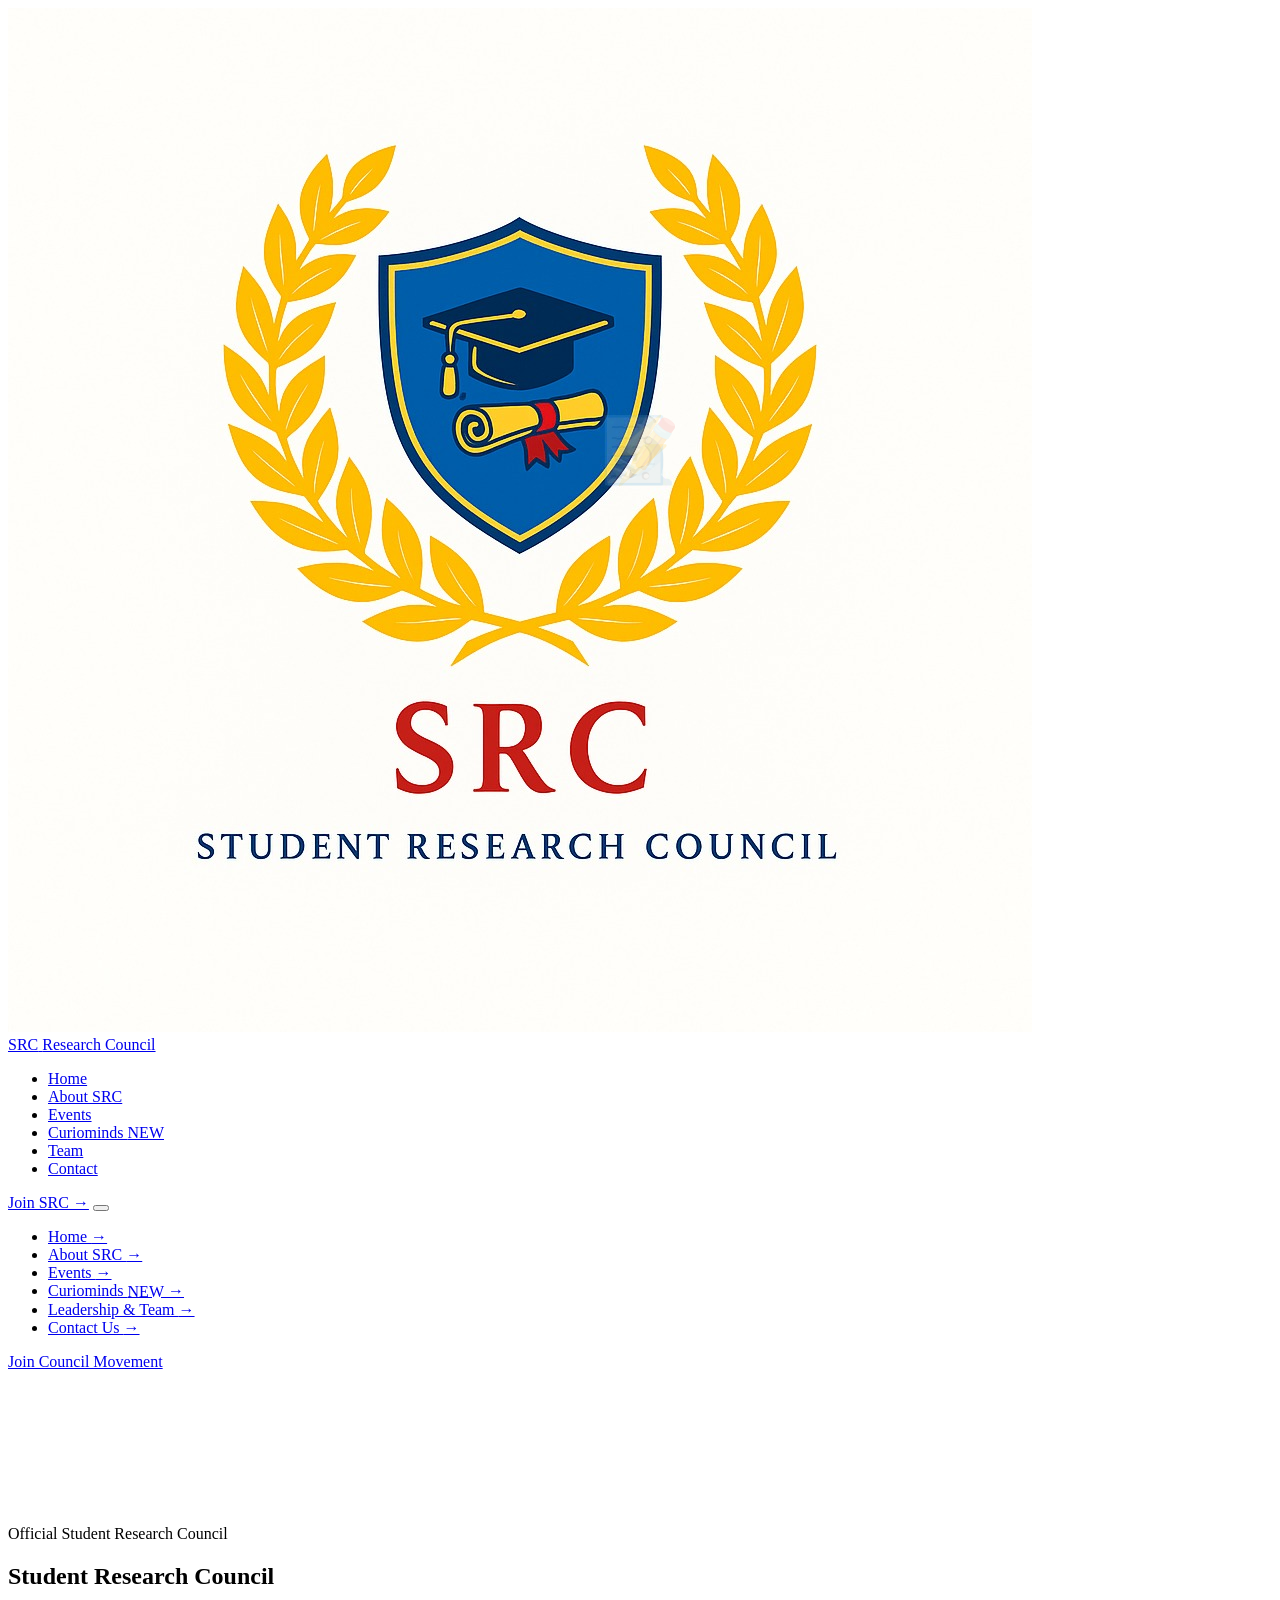
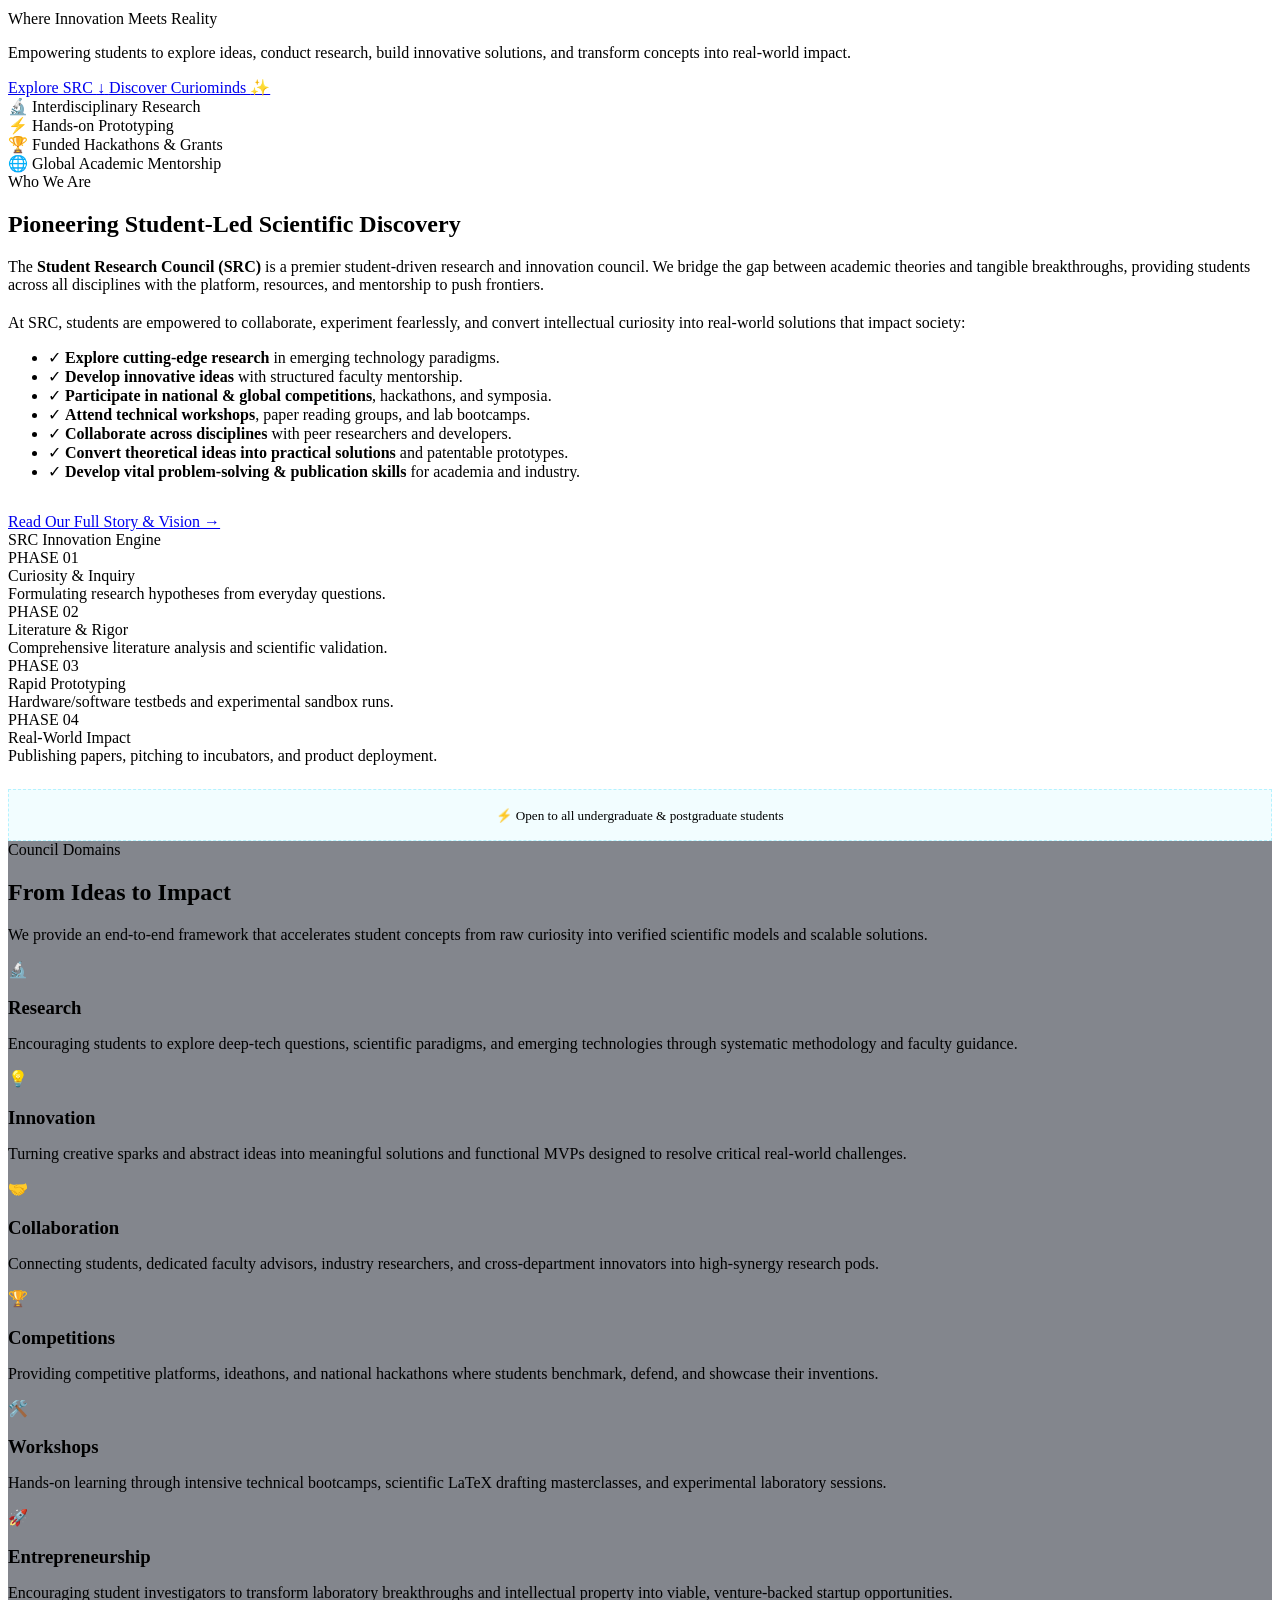
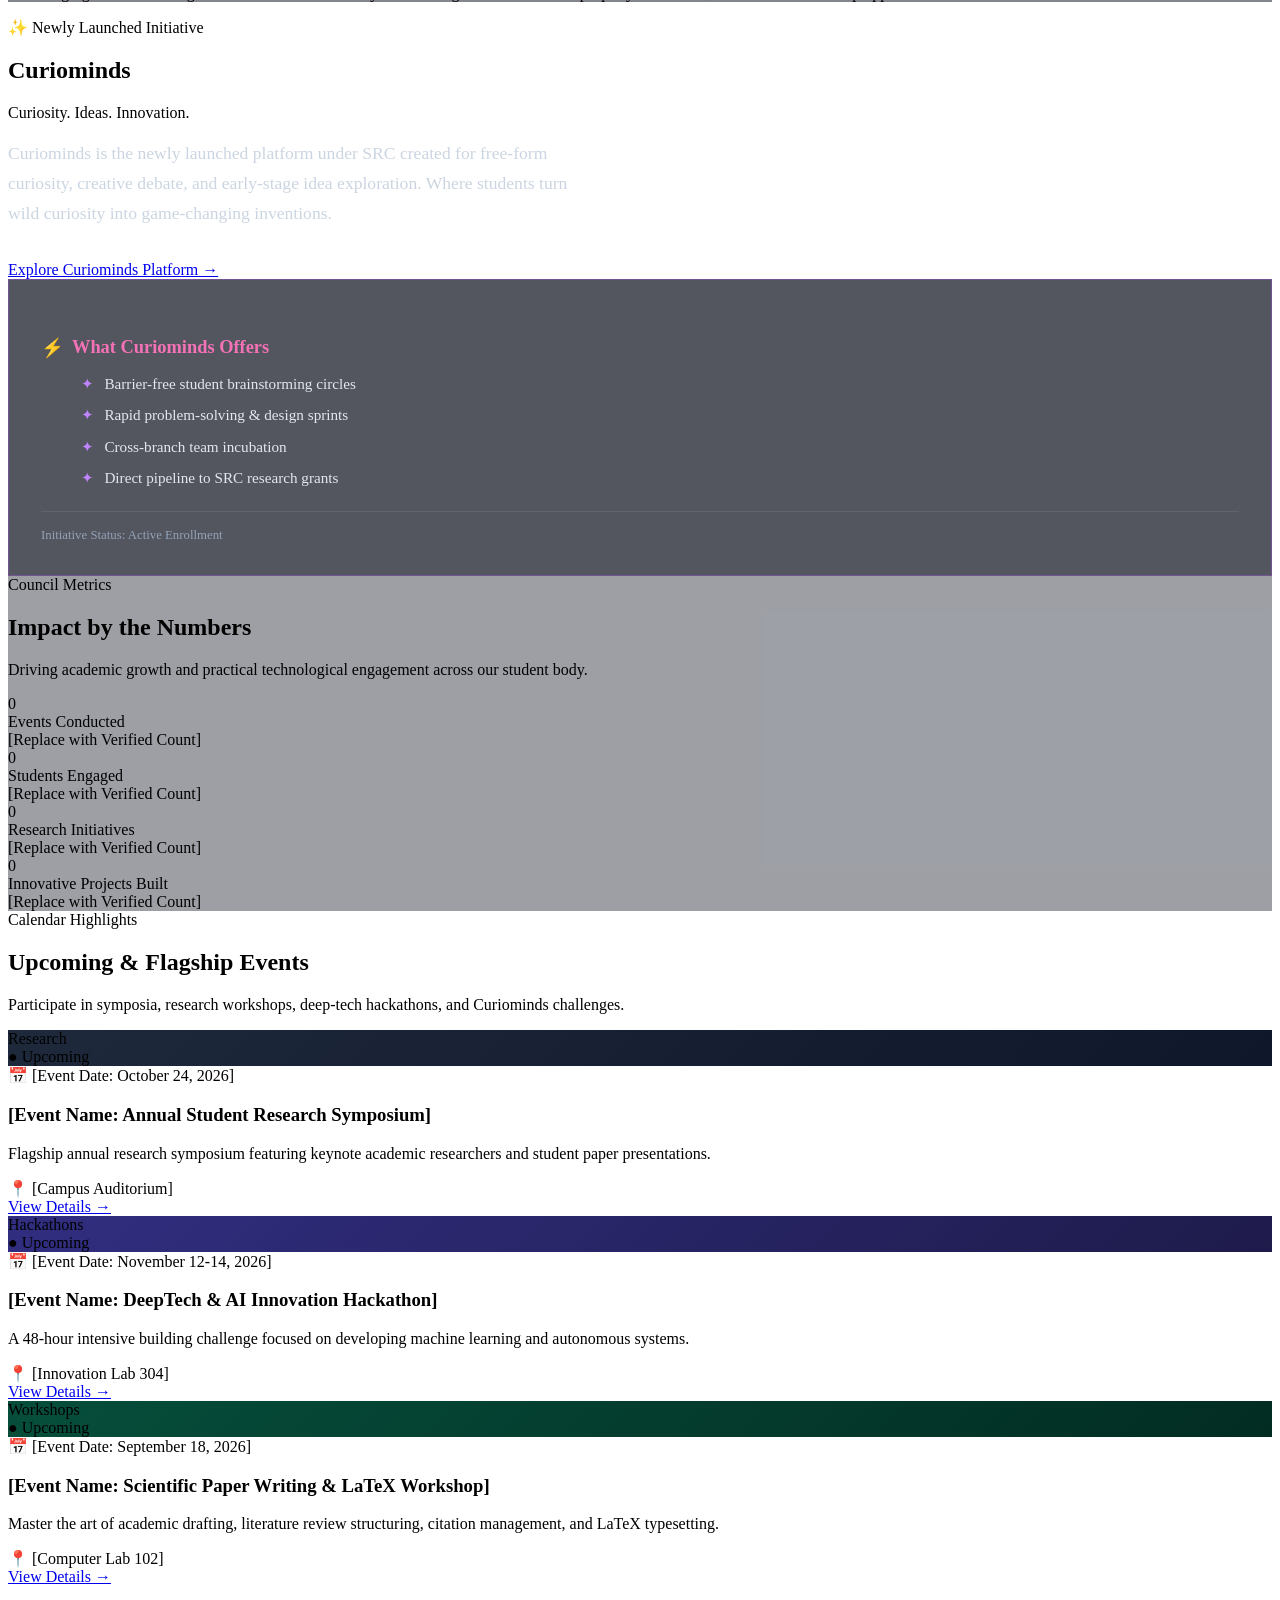
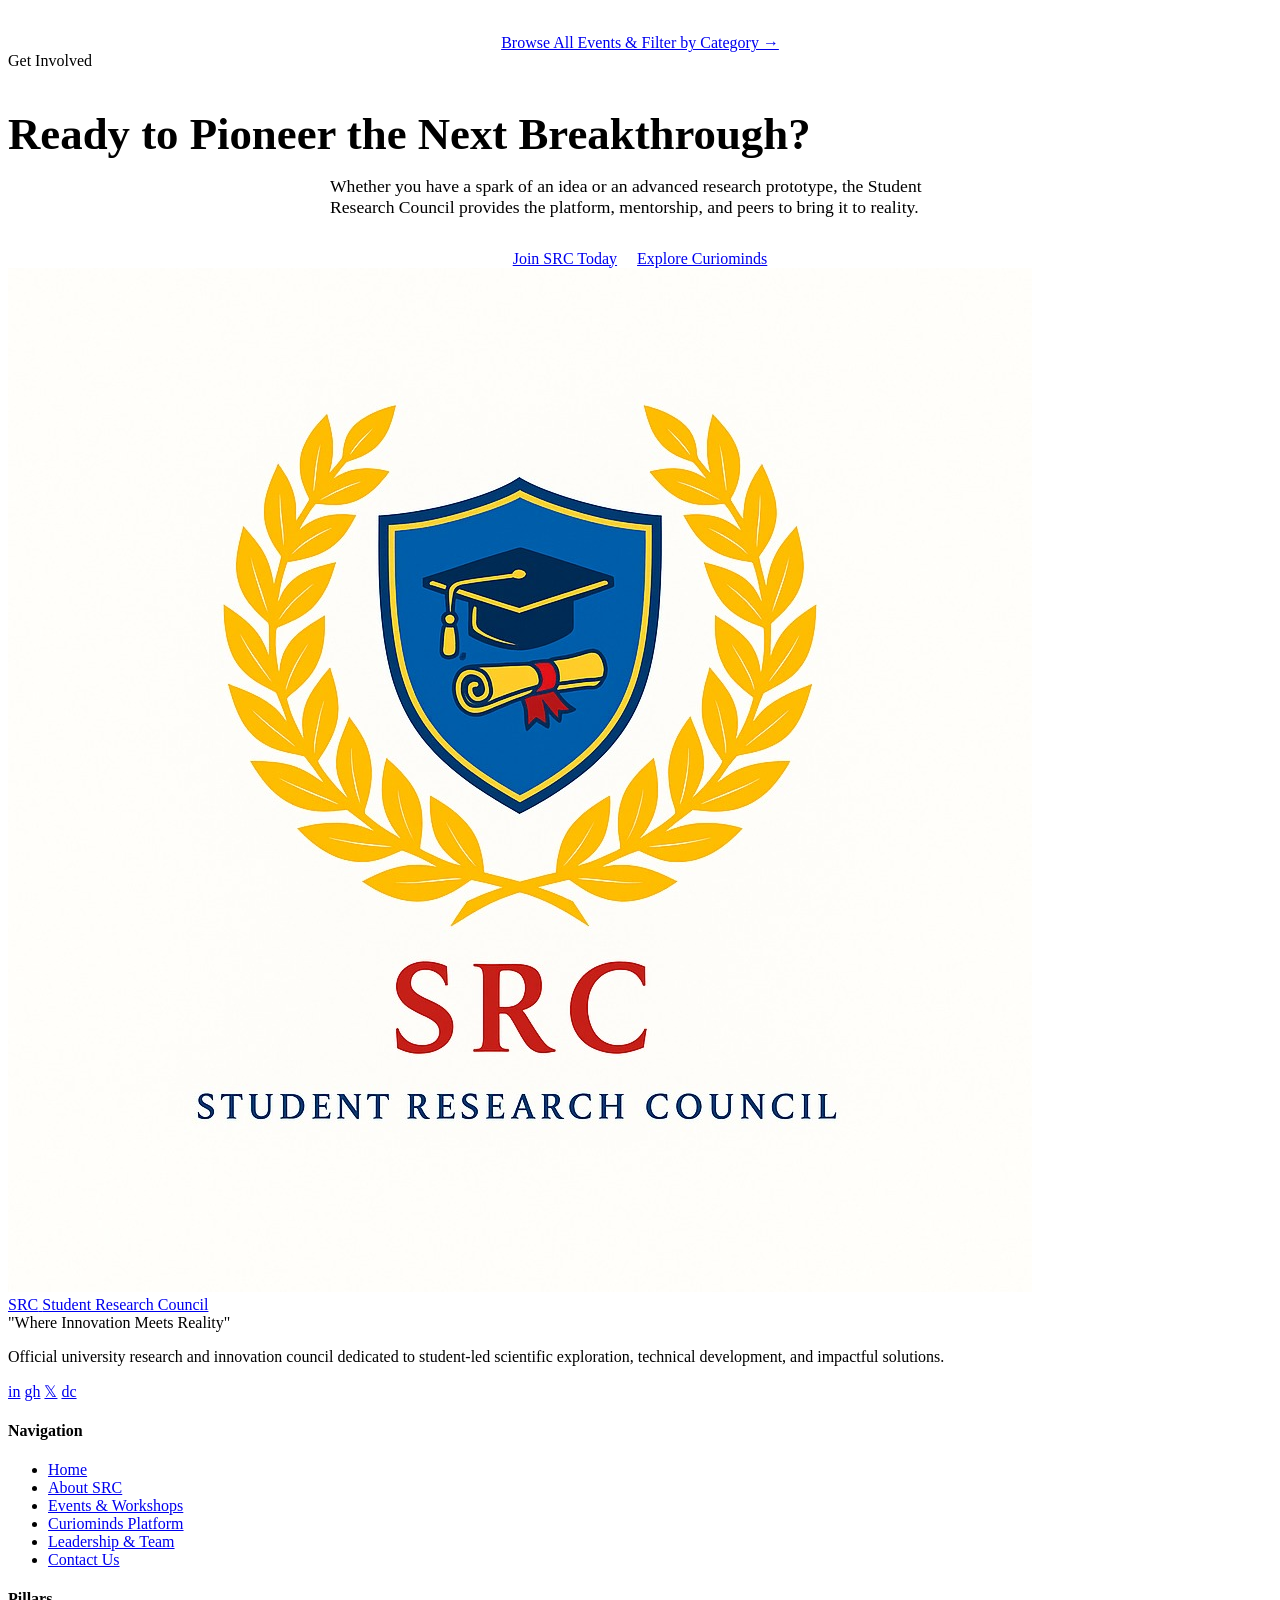
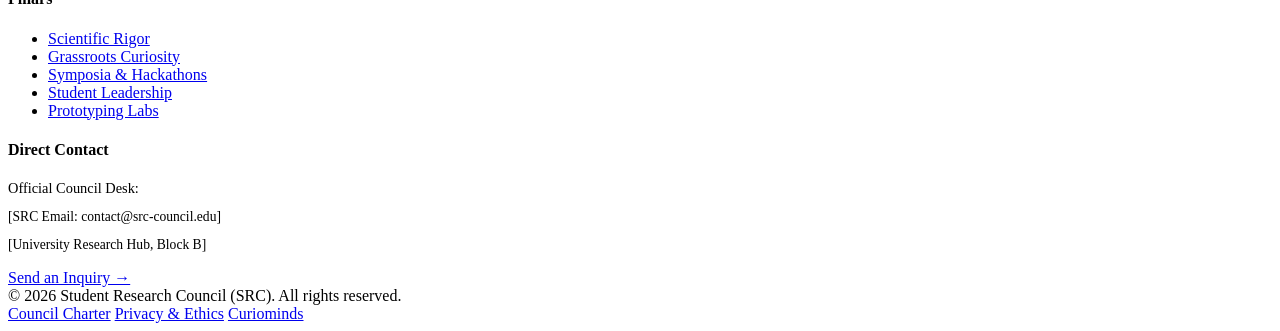
==== index.html @ ef5370ba "Add files via upload" ====
<!DOCTYPE html>
<html lang="en">
<head>
  <meta charset="UTF-8">
  <meta name="viewport" content="width=device-width, initial-scale=1.0">
  <meta name="description" content="Student Research Council (SRC) — Where Innovation Meets Reality. Empowering students to explore ideas, conduct research, build innovative solutions, and transform concepts into real-world impact.">
  <meta name="keywords" content="Student Research Council, SRC, Curiominds, University Research, Innovation, Hackathons, Student Projects, DeepTech">
  <title>Student Research Council | Where Innovation Meets Reality</title>
  
  <!-- Stylesheets -->
  <link rel="stylesheet" href="css/main.css">
  <link rel="stylesheet" href="css/components.css">
  <link rel="stylesheet" href="css/pages.css">
</head>
<body>

  <!-- ==========================================================================
       Header & Navigation
       ========================================================================== -->
  <header class="site-header" id="site-header">
    <div class="container nav-container">
      <!-- Logo -->
      <a href="index.html" class="brand-logo" aria-label="Student Research Council Home">
        <div class="logo-icon">
           <img src="srclogo.jpeg" alt="SRC Student Research Council Logo">
        </div>
        <div class="brand-text">
          <span class="brand-name">SRC</span>
          <span class="brand-sub">Research Council</span>
        </div>
      </a>

      <!-- Desktop Nav -->
      <nav aria-label="Main Navigation">
        <ul class="nav-links">
          <li class="nav-item active"><a href="index.html">Home</a></li>
          <li class="nav-item"><a href="about.html">About SRC</a></li>
          <li class="nav-item"><a href="events.html">Events</a></li>
          <li class="nav-item">
            <a href="curiominds.html">
              Curiominds
              <span class="badge-nav-new">NEW</span>
            </a>
          </li>
          <li class="nav-item"><a href="team.html">Team</a></li>
          <li class="nav-item"><a href="contact.html">Contact</a></li>
        </ul>
      </nav>

      <!-- Nav Actions -->
      <div class="nav-actions">
        <a href="contact.html" class="btn btn-primary btn-sm btn-shimmer btn-desktop-only">Join SRC →</a>
        <!-- Hamburger Menu Button -->
        <button class="menu-toggle" aria-label="Toggle navigation menu" aria-expanded="false">
          <span></span>
          <span></span>
          <span></span>
        </button>
      </div>
    </div>
  </header>

  <!-- Mobile Drawer Overlay -->
  <div class="mobile-nav-overlay"></div>
  <!-- Mobile Navigation Drawer -->
  <aside class="mobile-nav-drawer" aria-label="Mobile Navigation">
    <ul class="mobile-nav-links">
      <li class="mobile-nav-item active"><a href="index.html">Home <span>→</span></a></li>
      <li class="mobile-nav-item"><a href="about.html">About SRC <span>→</span></a></li>
      <li class="mobile-nav-item"><a href="events.html">Events <span>→</span></a></li>
      <li class="mobile-nav-item">
        <a href="curiominds.html">
          Curiominds <span class="badge-nav-new" style="vertical-align: middle;">NEW</span> <span>→</span>
        </a>
      </li>
      <li class="mobile-nav-item"><a href="team.html">Leadership & Team <span>→</span></a></li>
      <li class="mobile-nav-item"><a href="contact.html">Contact Us <span>→</span></a></li>
    </ul>
    <div class="mobile-nav-footer">
      <a href="contact.html" class="btn btn-primary btn-full">Join Council Movement</a>
    </div>
  </aside>

  <!-- ==========================================================================
       Main Content
       ========================================================================== -->
  <main id="main-content">
    
    <!-- Hero Section -->
    <section class="hero-section" aria-label="Hero Introduction">
      <!-- Interactive Constellation Canvas -->
      <canvas id="hero-canvas"></canvas>

      <div class="container hero-content">
        <div class="hero-council-badge reveal">
          <span class="hero-badge-pulse"></span>
          <span class="hero-badge-text">Official Student Research Council</span>
        </div>

        <h1 class="hero-title reveal reveal-delay-1">
          Student Research Council
        </h1>

        <div class="hero-tagline reveal reveal-delay-2">
          <span class="text-gradient">Where Innovation Meets Reality</span>
        </div>

        <p class="hero-subtitle reveal reveal-delay-3">
          Empowering students to explore ideas, conduct research, build innovative solutions, and transform concepts into real-world impact.
        </p>

        <div class="hero-actions reveal reveal-delay-4">
          <a href="#who-we-are" class="btn btn-primary btn-lg btn-shimmer">
            Explore SRC
            <span>↓</span>
          </a>
          <a href="curiominds.html" class="btn btn-curiominds btn-lg">
            Discover Curiominds
            <span>✨</span>
          </a>
        </div>

        <!-- Quick Metrics / Highlights Strip -->
        <div class="hero-highlights-strip reveal reveal-delay-5">
          <div class="hero-highlight-item">
            <span class="hero-highlight-icon">🔬</span>
            <span>Interdisciplinary Research</span>
          </div>
          <div class="hero-highlight-item">
            <span class="hero-highlight-icon">⚡</span>
            <span>Hands-on Prototyping</span>
          </div>
          <div class="hero-highlight-item">
            <span class="hero-highlight-icon">🏆</span>
            <span>Funded Hackathons & Grants</span>
          </div>
          <div class="hero-highlight-item">
            <span class="hero-highlight-icon">🌐</span>
            <span>Global Academic Mentorship</span>
          </div>
        </div>
      </div>
    </section>

    <!-- ==========================================================================
         Section: Who We Are
         ========================================================================== -->
    <section class="section" id="who-we-are">
      <div class="container">
        <div class="split-grid">
          <!-- Text Content -->
          <div class="reveal">
            <span class="section-tag">Who We Are</span>
            <h2 class="section-title">
              Pioneering Student-Led <span class="text-gradient">Scientific Discovery</span>
            </h2>
            <p style="margin-bottom: 1.25rem;">
              The <strong>Student Research Council (SRC)</strong> is a premier student-driven research and innovation council. We bridge the gap between academic theories and tangible breakthroughs, providing students across all disciplines with the platform, resources, and mentorship to push frontiers.
            </p>
            <p>
              At SRC, students are empowered to collaborate, experiment fearlessly, and convert intellectual curiosity into real-world solutions that impact society:
            </p>

            <ul class="feature-list">
              <li class="feature-list-item">
                <span class="feature-check-icon">✓</span>
                <span><strong>Explore cutting-edge research</strong> in emerging technology paradigms.</span>
              </li>
              <li class="feature-list-item">
                <span class="feature-check-icon">✓</span>
                <span><strong>Develop innovative ideas</strong> with structured faculty mentorship.</span>
              </li>
              <li class="feature-list-item">
                <span class="feature-check-icon">✓</span>
                <span><strong>Participate in national & global competitions</strong>, hackathons, and symposia.</span>
              </li>
              <li class="feature-list-item">
                <span class="feature-check-icon">✓</span>
                <span><strong>Attend technical workshops</strong>, paper reading groups, and lab bootcamps.</span>
              </li>
              <li class="feature-list-item">
                <span class="feature-check-icon">✓</span>
                <span><strong>Collaborate across disciplines</strong> with peer researchers and developers.</span>
              </li>
              <li class="feature-list-item">
                <span class="feature-check-icon">✓</span>
                <span><strong>Convert theoretical ideas into practical solutions</strong> and patentable prototypes.</span>
              </li>
              <li class="feature-list-item">
                <span class="feature-check-icon">✓</span>
                <span><strong>Develop vital problem-solving & publication skills</strong> for academia and industry.</span>
              </li>
            </ul>

            <div style="margin-top: 2rem;">
              <a href="about.html" class="btn btn-outline">Read Our Full Story & Vision →</a>
            </div>
          </div>

          <!-- Research Visualizer Graphic -->
          <div class="research-visualizer reveal reveal-delay-2">
            <div class="visualizer-header">
              <div class="visualizer-dots">
                <span></span><span></span><span></span>
              </div>
              <span class="placeholder-tag">SRC Innovation Engine</span>
            </div>

            <div class="visualizer-nodes-container">
              <div class="visualizer-mini-card">
                <div class="visualizer-card-num">PHASE 01</div>
                <div class="visualizer-card-title">Curiosity & Inquiry</div>
                <div class="visualizer-card-desc">Formulating research hypotheses from everyday questions.</div>
              </div>
              <div class="visualizer-mini-card">
                <div class="visualizer-card-num">PHASE 02</div>
                <div class="visualizer-card-title">Literature & Rigor</div>
                <div class="visualizer-card-desc">Comprehensive literature analysis and scientific validation.</div>
              </div>
              <div class="visualizer-mini-card">
                <div class="visualizer-card-num">PHASE 03</div>
                <div class="visualizer-card-title">Rapid Prototyping</div>
                <div class="visualizer-card-desc">Hardware/software testbeds and experimental sandbox runs.</div>
              </div>
              <div class="visualizer-mini-card">
                <div class="visualizer-card-num">PHASE 04</div>
                <div class="visualizer-card-title">Real-World Impact</div>
                <div class="visualizer-card-desc">Publishing papers, pitching to incubators, and product deployment.</div>
              </div>
            </div>

            <div style="margin-top: 1.5rem; padding: 1rem; background: rgba(0, 210, 255, 0.05); border: 1px dashed rgba(0, 210, 255, 0.25); border-radius: var(--radius-md); text-align: center;">
              <span style="font-family: var(--font-mono); font-size: 0.825rem; color: var(--color-cyan);">
                ⚡ Open to all undergraduate & postgraduate students
              </span>
            </div>
          </div>
        </div>
      </div>
    </section>

    <!-- ==========================================================================
         Section: What SRC Does (From Ideas to Impact)
         ========================================================================== -->
    <section class="section" style="background: rgba(8, 14, 28, 0.5); border-top: 1px solid var(--border-subtle); border-bottom: 1px solid var(--border-subtle);">
      <div class="container">
        <div class="section-header">
          <span class="section-tag">Council Domains</span>
          <h2 class="section-title">From Ideas to <span class="text-gradient">Impact</span></h2>
          <p class="section-description">
            We provide an end-to-end framework that accelerates student concepts from raw curiosity into verified scientific models and scalable solutions.
          </p>
        </div>

        <div class="what-we-do-grid">
          <!-- Card 1: Research -->
          <div class="glass-card reveal">
            <div class="card-icon-box">🔬</div>
            <h3 style="margin-bottom: 0.75rem;">Research</h3>
            <p>
              Encouraging students to explore deep-tech questions, scientific paradigms, and emerging technologies through systematic methodology and faculty guidance.
            </p>
          </div>

          <!-- Card 2: Innovation -->
          <div class="glass-card reveal reveal-delay-1">
            <div class="card-icon-box">💡</div>
            <h3 style="margin-bottom: 0.75rem;">Innovation</h3>
            <p>
              Turning creative sparks and abstract ideas into meaningful solutions and functional MVPs designed to resolve critical real-world challenges.
            </p>
          </div>

          <!-- Card 3: Collaboration -->
          <div class="glass-card reveal reveal-delay-2">
            <div class="card-icon-box">🤝</div>
            <h3 style="margin-bottom: 0.75rem;">Collaboration</h3>
            <p>
              Connecting students, dedicated faculty advisors, industry researchers, and cross-department innovators into high-synergy research pods.
            </p>
          </div>

          <!-- Card 4: Competitions -->
          <div class="glass-card reveal">
            <div class="card-icon-box">🏆</div>
            <h3 style="margin-bottom: 0.75rem;">Competitions</h3>
            <p>
              Providing competitive platforms, ideathons, and national hackathons where students benchmark, defend, and showcase their inventions.
            </p>
          </div>

          <!-- Card 5: Workshops -->
          <div class="glass-card reveal reveal-delay-1">
            <div class="card-icon-box">🛠️</div>
            <h3 style="margin-bottom: 0.75rem;">Workshops</h3>
            <p>
              Hands-on learning through intensive technical bootcamps, scientific LaTeX drafting masterclasses, and experimental laboratory sessions.
            </p>
          </div>

          <!-- Card 6: Entrepreneurship -->
          <div class="glass-card reveal reveal-delay-2">
            <div class="card-icon-box">🚀</div>
            <h3 style="margin-bottom: 0.75rem;">Entrepreneurship</h3>
            <p>
              Encouraging student investigators to transform laboratory breakthroughs and intellectual property into viable, venture-backed startup opportunities.
            </p>
          </div>
        </div>
      </div>
    </section>

    <!-- ==========================================================================
         Section: Newly Launched — Curiominds Spotlight
         ========================================================================== -->
    <section class="section" id="curiominds-spotlight">
      <div class="container">
        <div class="curiominds-spotlight-banner reveal">
          <div class="curiominds-spotlight-grid">
            <div>
              <div class="curiominds-badge-new">
                <span>✨</span> Newly Launched Initiative
              </div>
              <h2 class="curiominds-spotlight-title">
                Curiominds
              </h2>
              <div class="curiominds-spotlight-tagline">
                Curiosity. Ideas. Innovation.
              </div>
              <p style="color: #cbd5e1; font-size: 1.1rem; line-height: 1.7; margin-bottom: 2rem; max-width: 580px;">
                Curiominds is the newly launched platform under SRC created for free-form curiosity, creative debate, and early-stage idea exploration. Where students turn wild curiosity into game-changing inventions.
              </p>
              <div style="display: flex; gap: 1rem; flex-wrap: wrap;">
                <a href="curiominds.html" class="btn btn-curiominds btn-lg btn-shimmer">
                  Explore Curiominds Platform →
                </a>
              </div>
            </div>

            <!-- Spotlight Graphic Box -->
            <div style="background: rgba(10, 14, 28, 0.7); border: 1px solid rgba(168, 85, 247, 0.35); border-radius: var(--radius-lg); padding: 2rem; backdrop-filter: blur(14px);">
              <h4 style="color: #f472b6; font-size: 1.15rem; margin-bottom: 1rem; display: flex; align-items: center; gap: 0.5rem;">
                <span>⚡</span> What Curiominds Offers
              </h4>
              <ul style="list-style: none; display: flex; flex-direction: column; gap: 0.85rem;">
                <li style="display: flex; align-items: center; gap: 0.65rem; color: #e2e8f0; font-size: 0.95rem;">
                  <span style="color: #c084fc;">✦</span> Barrier-free student brainstorming circles
                </li>
                <li style="display: flex; align-items: center; gap: 0.65rem; color: #e2e8f0; font-size: 0.95rem;">
                  <span style="color: #c084fc;">✦</span> Rapid problem-solving & design sprints
                </li>
                <li style="display: flex; align-items: center; gap: 0.65rem; color: #e2e8f0; font-size: 0.95rem;">
                  <span style="color: #c084fc;">✦</span> Cross-branch team incubation
                </li>
                <li style="display: flex; align-items: center; gap: 0.65rem; color: #e2e8f0; font-size: 0.95rem;">
                  <span style="color: #c084fc;">✦</span> Direct pipeline to SRC research grants
                </li>
              </ul>
              <div style="margin-top: 1.5rem; padding-top: 1rem; border-top: 1px solid rgba(255,255,255,0.08); font-family: var(--font-mono); font-size: 0.8rem; color: #94a3b8;">
                <span class="placeholder-tag">Initiative Status: Active Enrollment</span>
              </div>
            </div>
          </div>
        </div>
      </div>
    </section>

    <!-- ==========================================================================
         Section: SRC Impact & Statistics
         ========================================================================== -->
    <section class="section" style="background: rgba(11, 17, 32, 0.4);">
      <div class="container">
        <div class="section-header">
          <span class="section-tag">Council Metrics</span>
          <h2 class="section-title">Impact by the <span class="text-gradient">Numbers</span></h2>
          <p class="section-description">
            Driving academic growth and practical technological engagement across our student body.
          </p>
        </div>

        <div class="stats-grid">
          <!-- Stat 1 -->
          <div class="glass-card stat-card reveal">
            <div class="stat-number" data-counter-target="15" data-counter-suffix="+">0</div>
            <div class="stat-label">Events Conducted</div>
            <span class="stat-placeholder-badge">[Replace with Verified Count]</span>
          </div>

          <!-- Stat 2 -->
          <div class="glass-card stat-card reveal reveal-delay-1">
            <div class="stat-number" data-counter-target="1200" data-counter-suffix="+">0</div>
            <div class="stat-label">Students Engaged</div>
            <span class="stat-placeholder-badge">[Replace with Verified Count]</span>
          </div>

          <!-- Stat 3 -->
          <div class="glass-card stat-card reveal reveal-delay-2">
            <div class="stat-number" data-counter-target="45" data-counter-suffix="+">0</div>
            <div class="stat-label">Research Initiatives</div>
            <span class="stat-placeholder-badge">[Replace with Verified Count]</span>
          </div>

          <!-- Stat 4 -->
          <div class="glass-card stat-card reveal reveal-delay-3">
            <div class="stat-number" data-counter-target="30" data-counter-suffix="+">0</div>
            <div class="stat-label">Innovative Projects Built</div>
            <span class="stat-placeholder-badge">[Replace with Verified Count]</span>
          </div>
        </div>
      </div>
    </section>

    <!-- ==========================================================================
         Section: Featured Events Preview
         ========================================================================== -->
    <section class="section">
      <div class="container">
        <div class="section-header">
          <span class="section-tag">Calendar Highlights</span>
          <h2 class="section-title">Upcoming & Flagship <span class="text-gradient">Events</span></h2>
          <p class="section-description">
            Participate in symposia, research workshops, deep-tech hackathons, and Curiominds challenges.
          </p>
        </div>

        <!-- Static featured preview cards linking directly to events.html -->
        <div class="events-grid">
          <!-- Event 1 -->
          <article class="event-card reveal">
            <div class="event-card-media" style="background: linear-gradient(135deg, #1e293b, #0f172a);">
              <div style="position: absolute; inset: 0; display: flex; align-items: center; justify-content: center; opacity: 0.15; font-size: 4rem;">🔬</div>
              <div class="event-category-badge"><span class="badge badge-cyan">Research</span></div>
              <div class="event-status-badge"><span class="badge badge-emerald">● Upcoming</span></div>
            </div>
            <div class="event-card-body">
              <div class="event-date-chip"><span>📅</span> [Event Date: October 24, 2026]</div>
              <h3 class="event-title">[Event Name: Annual Student Research Symposium]</h3>
              <p class="event-desc">Flagship annual research symposium featuring keynote academic researchers and student paper presentations.</p>
              <div class="event-card-footer">
                <div class="event-location-pill"><span>📍</span> [Campus Auditorium]</div>
                <a href="events.html" class="btn btn-outline btn-sm">View Details →</a>
              </div>
            </div>
          </article>

          <!-- Event 2 -->
          <article class="event-card reveal reveal-delay-1">
            <div class="event-card-media" style="background: linear-gradient(135deg, #312e81, #1e1b4b);">
              <div style="position: absolute; inset: 0; display: flex; align-items: center; justify-content: center; opacity: 0.15; font-size: 4rem;">⚡</div>
              <div class="event-category-badge"><span class="badge badge-violet">Hackathons</span></div>
              <div class="event-status-badge"><span class="badge badge-emerald">● Upcoming</span></div>
            </div>
            <div class="event-card-body">
              <div class="event-date-chip"><span>📅</span> [Event Date: November 12-14, 2026]</div>
              <h3 class="event-title">[Event Name: DeepTech & AI Innovation Hackathon]</h3>
              <p class="event-desc">A 48-hour intensive building challenge focused on developing machine learning and autonomous systems.</p>
              <div class="event-card-footer">
                <div class="event-location-pill"><span>📍</span> [Innovation Lab 304]</div>
                <a href="events.html" class="btn btn-outline btn-sm">View Details →</a>
              </div>
            </div>
          </article>

          <!-- Event 3 -->
          <article class="event-card reveal reveal-delay-2">
            <div class="event-card-media" style="background: linear-gradient(135deg, #064e3b, #022c22);">
              <div style="position: absolute; inset: 0; display: flex; align-items: center; justify-content: center; opacity: 0.15; font-size: 4rem;">📝</div>
              <div class="event-category-badge"><span class="badge badge-emerald">Workshops</span></div>
              <div class="event-status-badge"><span class="badge badge-emerald">● Upcoming</span></div>
            </div>
            <div class="event-card-body">
              <div class="event-date-chip"><span>📅</span> [Event Date: September 18, 2026]</div>
              <h3 class="event-title">[Event Name: Scientific Paper Writing & LaTeX Workshop]</h3>
              <p class="event-desc">Master the art of academic drafting, literature review structuring, citation management, and LaTeX typesetting.</p>
              <div class="event-card-footer">
                <div class="event-location-pill"><span>📍</span> [Computer Lab 102]</div>
                <a href="events.html" class="btn btn-outline btn-sm">View Details →</a>
              </div>
            </div>
          </article>
        </div>

        <div style="text-align: center; margin-top: 3rem;" class="reveal">
          <a href="events.html" class="btn btn-primary">Browse All Events & Filter by Category →</a>
        </div>
      </div>
    </section>

    <!-- ==========================================================================
         Section: Call to Action Banner
         ========================================================================== -->
    <section class="section" style="padding-top: 0;">
      <div class="container">
        <div class="cta-banner-card reveal">
          <span class="section-tag">Get Involved</span>
          <h2 style="font-size: clamp(2rem, 3.5vw, 3rem); margin-bottom: 1rem;">
            Ready to Pioneer the Next <span class="text-gradient">Breakthrough?</span>
          </h2>
          <p style="max-width: 620px; margin: 0 auto 2rem; font-size: 1.1rem; color: var(--text-secondary);">
            Whether you have a spark of an idea or an advanced research prototype, the Student Research Council provides the platform, mentorship, and peers to bring it to reality.
          </p>
          <div style="display: flex; justify-content: center; gap: 1.25rem; flex-wrap: wrap;">
            <a href="contact.html" class="btn btn-primary btn-lg btn-shimmer">Join SRC Today</a>
            <a href="curiominds.html" class="btn btn-curiominds btn-lg">Explore Curiominds</a>
          </div>
        </div>
      </div>
    </section>

  </main>

  <!-- ==========================================================================
       Footer
       ========================================================================== -->
  <footer class="site-footer">
    <div class="container">
      <div class="footer-top">
        <!-- Brand Info -->
        <div class="footer-brand">
          <a href="index.html" class="brand-logo">
            <div class="logo-icon">
               <img src="srclogo.jpeg" alt="SRC Student Research Council Logo">
            </div>
            <div class="brand-text">
              <span class="brand-name">SRC</span>
              <span class="brand-sub">Student Research Council</span>
            </div>
          </a>
          <div class="footer-tagline">"Where Innovation Meets Reality"</div>
          <p class="footer-bio">
            Official university research and innovation council dedicated to student-led scientific exploration, technical development, and impactful solutions.
          </p>
          <div class="social-links-grid">
            <a href="#" class="social-icon-btn" aria-label="LinkedIn">in</a>
            <a href="#" class="social-icon-btn" aria-label="GitHub">gh</a>
            <a href="#" class="social-icon-btn" aria-label="Twitter">𝕏</a>
            <a href="#" class="social-icon-btn" aria-label="Discord">dc</a>
          </div>
        </div>

        <!-- Quick Links -->
        <div class="footer-col">
          <h4>Navigation</h4>
          <ul class="footer-links">
            <li><a href="index.html">Home</a></li>
            <li><a href="about.html">About SRC</a></li>
            <li><a href="events.html">Events & Workshops</a></li>
            <li><a href="curiominds.html">Curiominds Platform</a></li>
            <li><a href="team.html">Leadership & Team</a></li>
            <li><a href="contact.html">Contact Us</a></li>
          </ul>
        </div>

        <!-- Council Pillars -->
        <div class="footer-col">
          <h4>Pillars</h4>
          <ul class="footer-links">
            <li><a href="about.html#values">Scientific Rigor</a></li>
            <li><a href="curiominds.html">Grassroots Curiosity</a></li>
            <li><a href="events.html">Symposia & Hackathons</a></li>
            <li><a href="team.html">Student Leadership</a></li>
            <li><a href="about.html#lifecycle">Prototyping Labs</a></li>
          </ul>
        </div>

        <!-- Contact & Location -->
        <div class="footer-col">
          <h4>Direct Contact</h4>
          <p style="font-size: 0.9rem; color: var(--text-muted); margin-bottom: 0.75rem;">
            Official Council Desk:
          </p>
          <div style="font-family: var(--font-mono); font-size: 0.85rem; color: var(--color-cyan); margin-bottom: 0.75rem;">
            [SRC Email: contact@src-council.edu]
          </div>
          <div style="font-size: 0.85rem; color: var(--text-subtle); margin-bottom: 1rem;">
            [University Research Hub, Block B]
          </div>
          <a href="contact.html" class="btn btn-outline btn-sm">Send an Inquiry →</a>
        </div>
      </div>

      <!-- Footer Bottom -->
      <div class="footer-bottom">
        <div>
          © 2026 Student Research Council (SRC). All rights reserved.
        </div>
        <div class="footer-bottom-links">
          <a href="about.html">Council Charter</a>
          <a href="contact.html">Privacy & Ethics</a>
          <a href="curiominds.html">Curiominds</a>
        </div>
      </div>
    </div>
  </footer>

  <!-- Scripts -->
  <script src="js/data.js"></script>
  <script src="js/canvas-nodes.js"></script>
  <script src="js/main.js"></script>
</body>
</html>
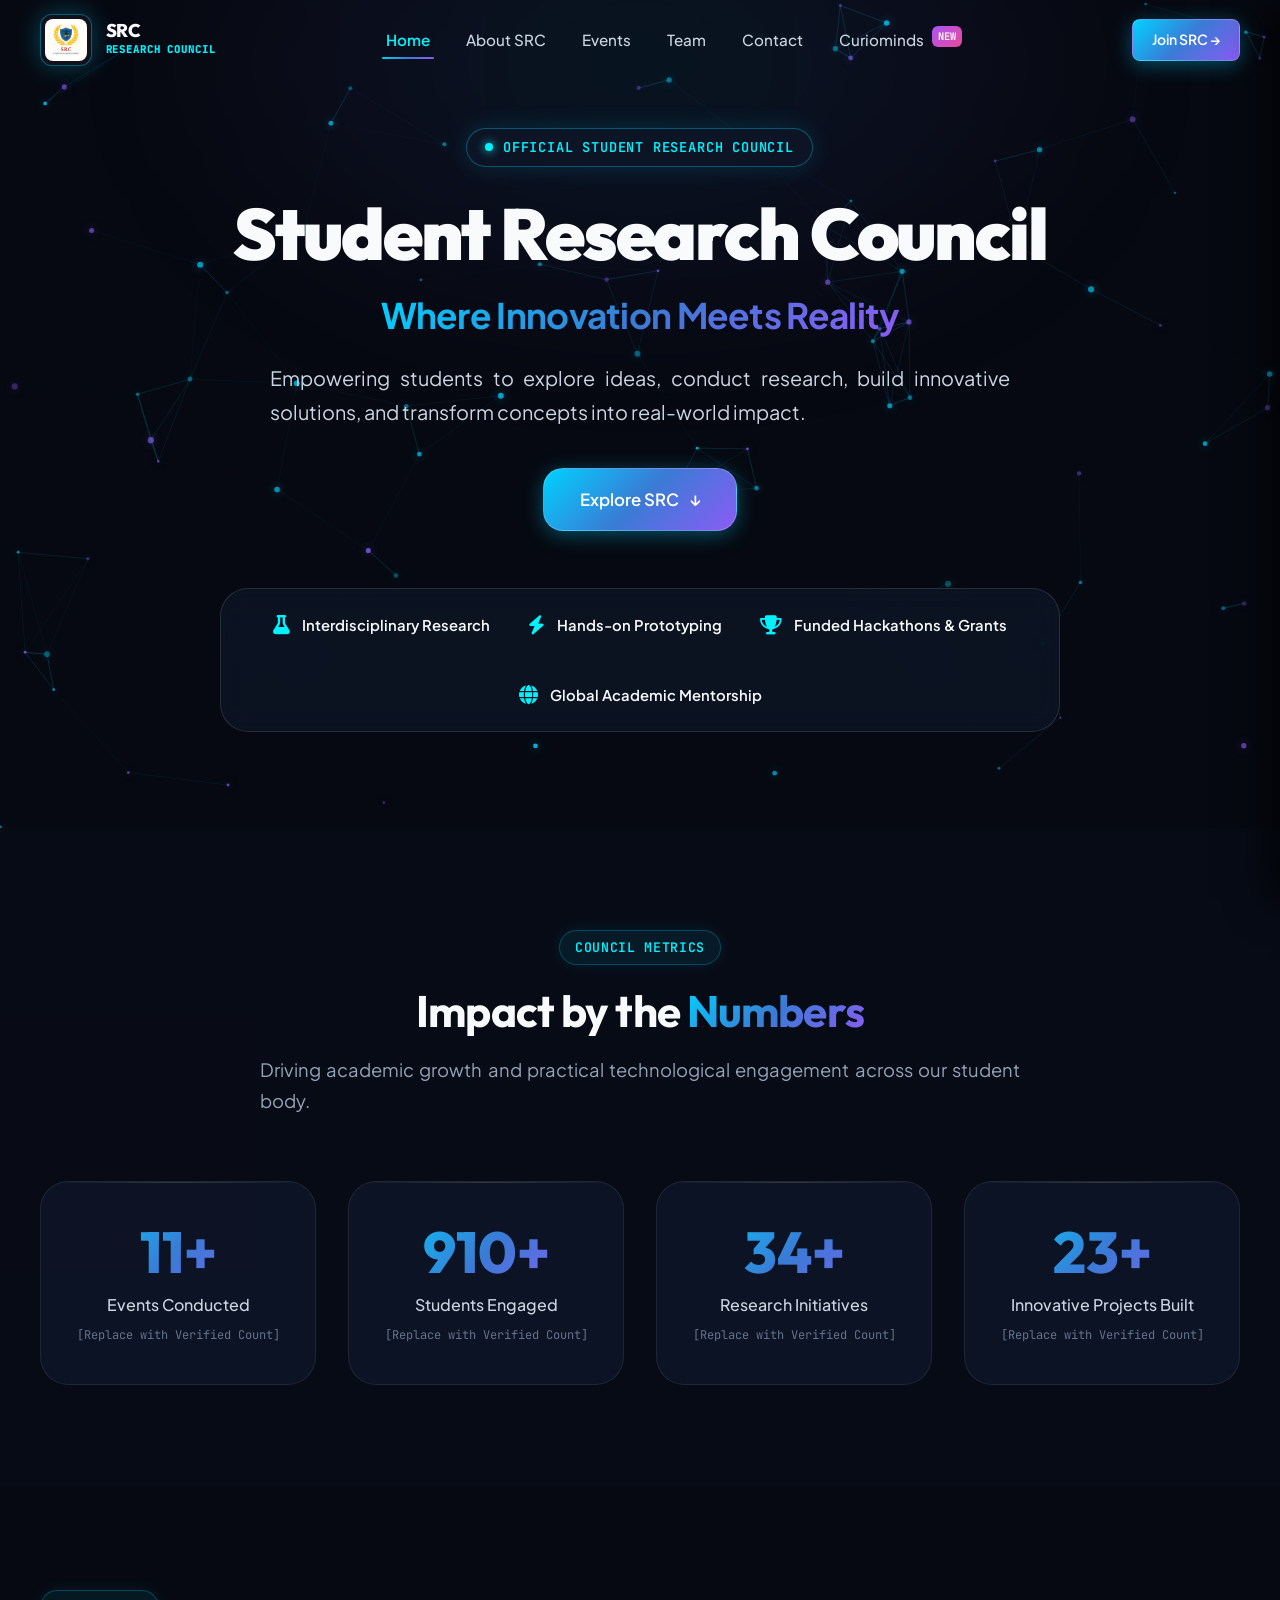
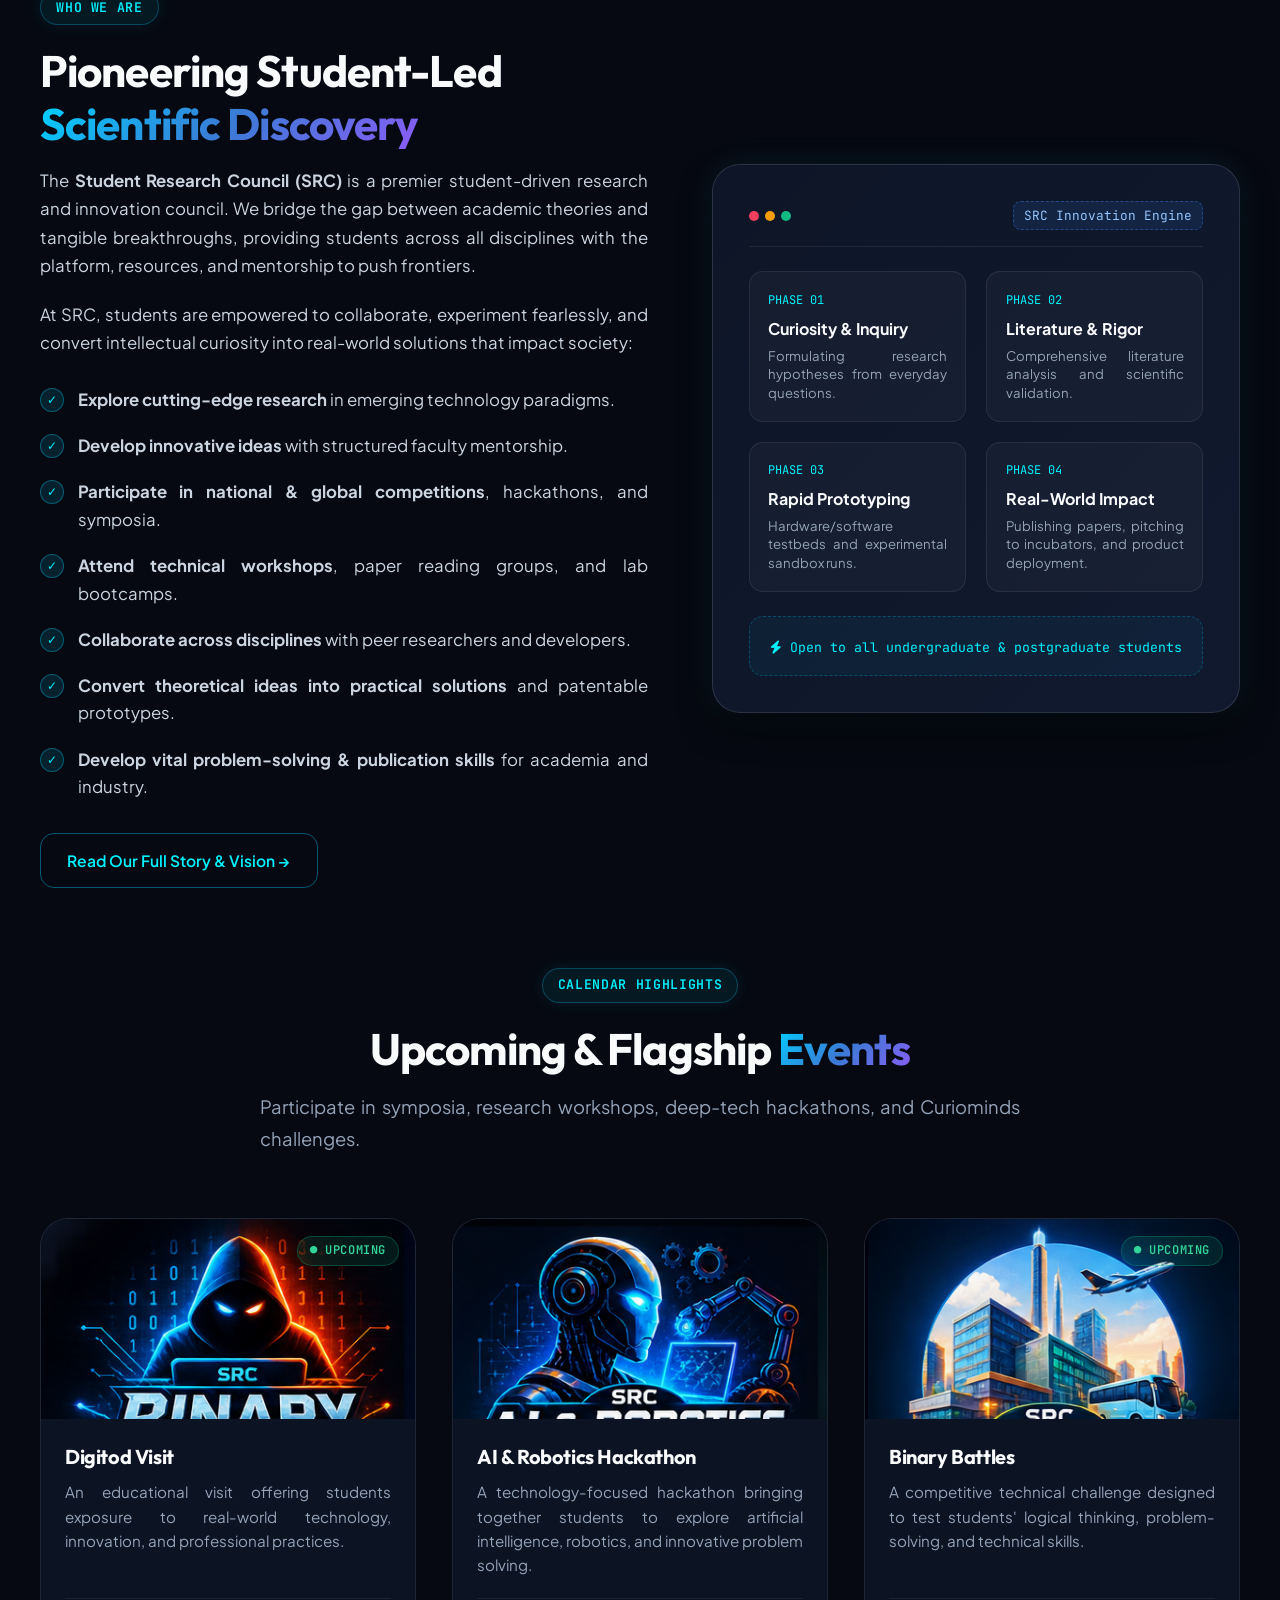
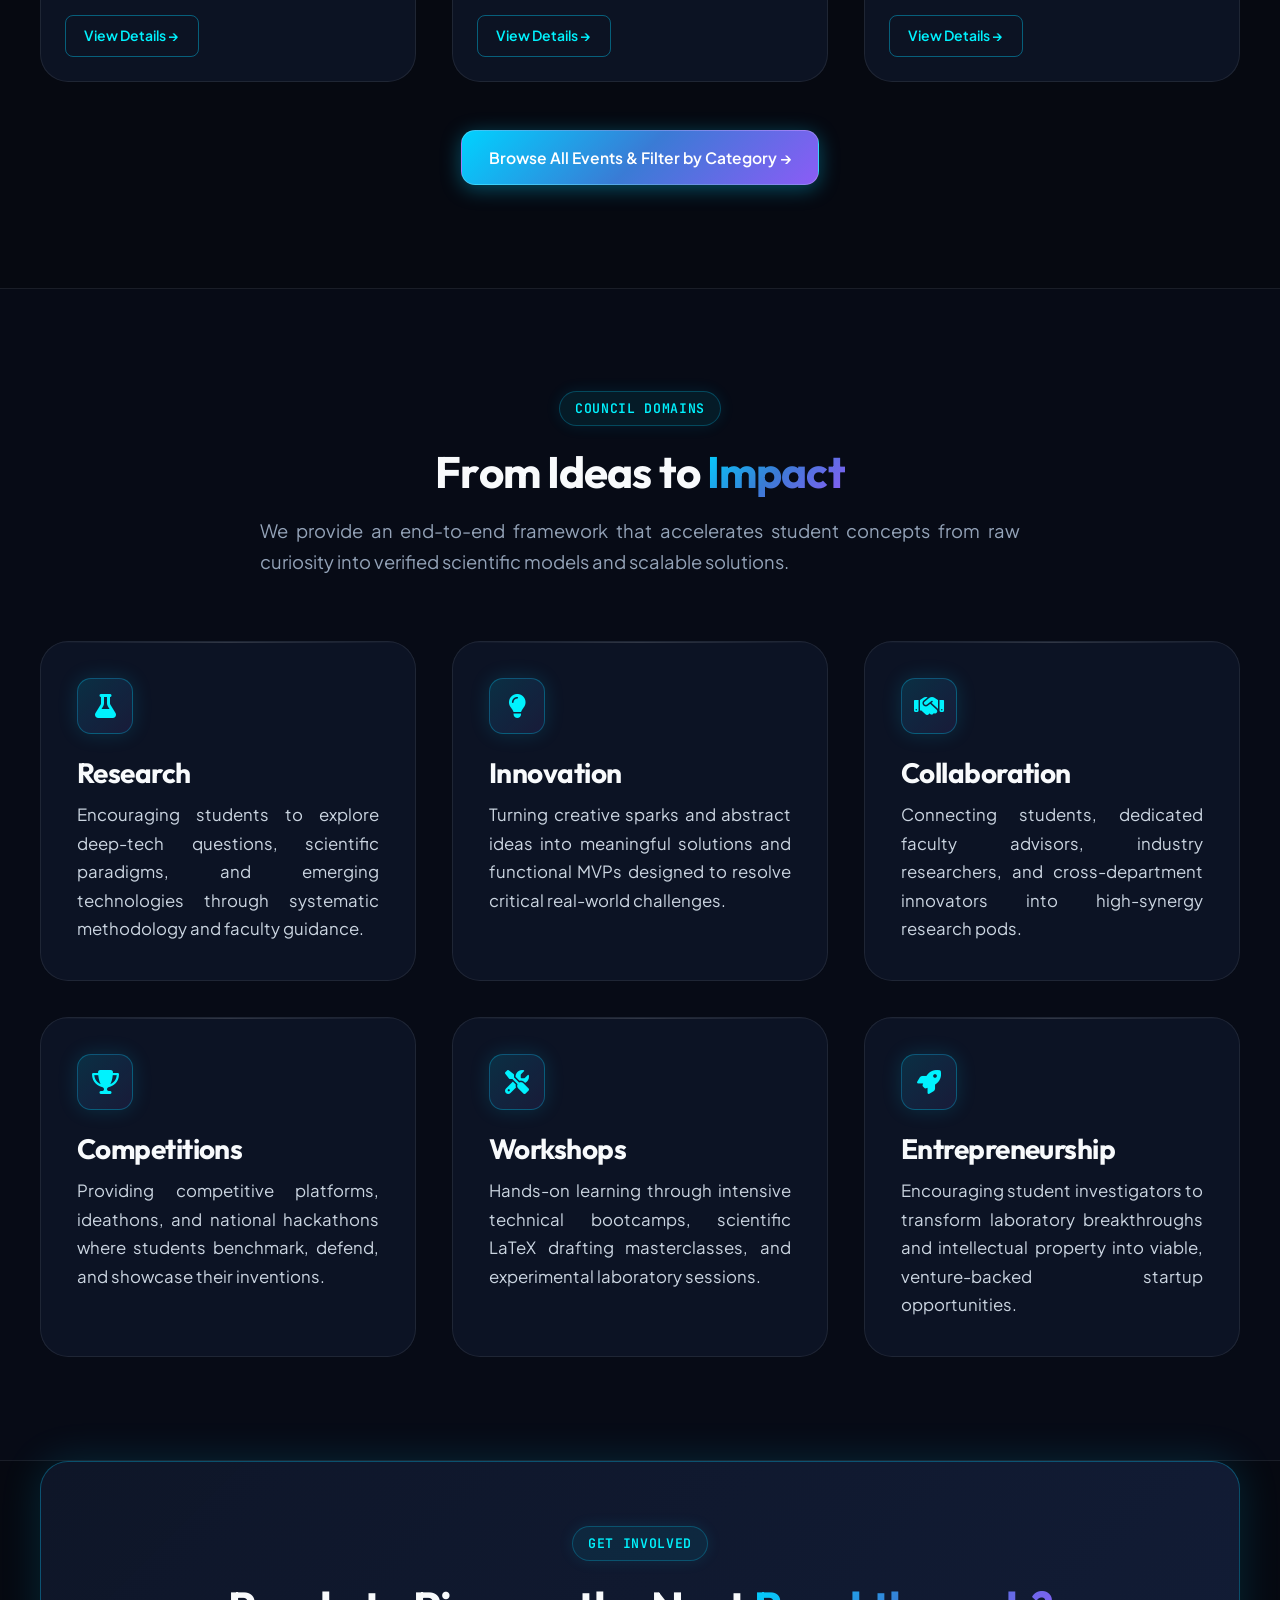
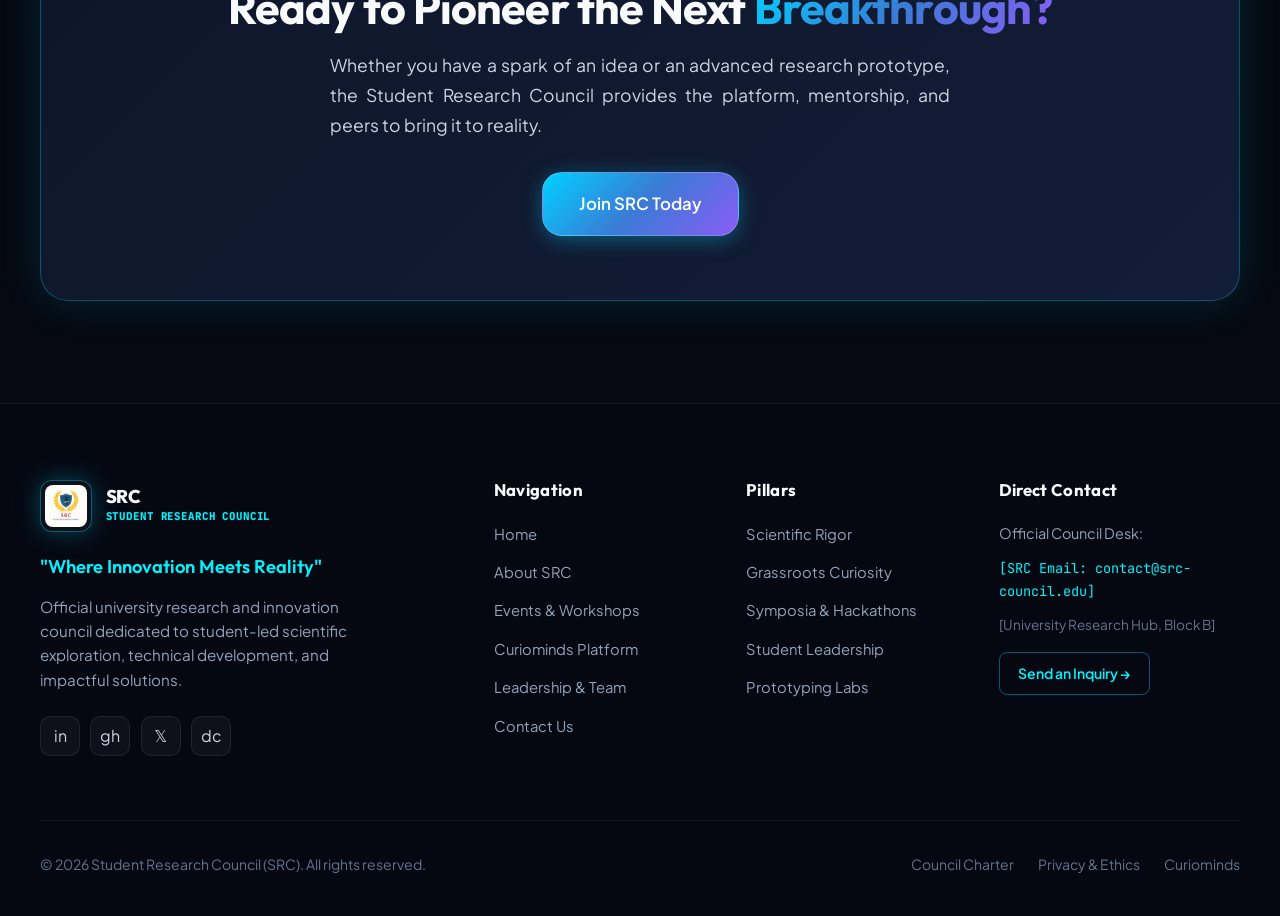
==== commit 7673e1be: "Enhance index.html with Font Awesome and style updates Added Font Awesome stylesheet for icons and u" ====
--- a/index.html
+++ b/index.html
@@ -11,6 +11,71 @@
   <link rel="stylesheet" href="css/main.css">
   <link rel="stylesheet" href="css/components.css">
   <link rel="stylesheet" href="css/pages.css">
+  <link rel="stylesheet" href="https://cdnjs.cloudflare.com/ajax/libs/font-awesome/6.5.2/css/all.min.css">
+
+  <style>
+    .hero-highlight-icon i,
+    .card-icon-box i {
+      font-size: 1em;
+      line-height: 1;
+    }
+
+    .curiominds-badge-new i,
+    .event-date-chip i,
+    .event-location-pill i {
+      margin-right: 0.35rem;
+    }
+
+    .event-card-media > div:first-child i {
+      font-size: inherit;
+    }
+
+    .curiominds-spotlight-banner i {
+      line-height: 1;
+    }
+  
+    /* =========================================================
+       INDEX PAGE — CLEAN TEXT JUSTIFICATION
+       Keeps paragraph/list lines aligned on both sides.
+       ========================================================= */
+    .index-content p,
+    .index-content .feature-list-item > span:last-child,
+    .index-content .event-desc,
+    .index-content .visualizer-card-desc,
+    .index-content .footer-bio {
+      text-align: justify;
+      text-justify: inter-word;
+    }
+  </style>
+
+
+<style>
+/* ============================================================
+   INDEX PAGE — REDUCE GAP AFTER "WHO WE ARE"
+   The generic .section has large top/bottom padding.
+   Reduce only this transition so the Events section sits closer.
+============================================================ */
+
+#who-we-are {
+  padding-bottom: 2.5rem !important;
+}
+
+#who-we-are + .section {
+  padding-top: 2.5rem !important;
+}
+
+/* Keep mobile spacing comfortable */
+@media (max-width: 700px) {
+  #who-we-are {
+    padding-bottom: 2rem !important;
+  }
+
+  #who-we-are + .section {
+    padding-top: 2rem !important;
+  }
+}
+</style>
+
 </head>
 <body>
 
@@ -36,14 +101,15 @@
           <li class="nav-item active"><a href="index.html">Home</a></li>
           <li class="nav-item"><a href="about.html">About SRC</a></li>
           <li class="nav-item"><a href="events.html">Events</a></li>
-          <li class="nav-item">
+         
+          <li class="nav-item"><a href="team.html">Team</a></li>
+          <li class="nav-item"><a href="contact.html">Contact</a></li>
+           <li class="nav-item">
             <a href="curiominds.html">
               Curiominds
               <span class="badge-nav-new">NEW</span>
             </a>
           </li>
-          <li class="nav-item"><a href="team.html">Team</a></li>
-          <li class="nav-item"><a href="contact.html">Contact</a></li>
         </ul>
       </nav>
 
@@ -84,7 +150,7 @@
   <!-- ==========================================================================
        Main Content
        ========================================================================== -->
-  <main id="main-content">
+  <main id="main-content" class="index-content">
     
     <!-- Hero Section -->
     <section class="hero-section" aria-label="Hero Introduction">
@@ -114,29 +180,70 @@
             Explore SRC
             <span>↓</span>
           </a>
-          <a href="curiominds.html" class="btn btn-curiominds btn-lg">
-            Discover Curiominds
-            <span>✨</span>
-          </a>
         </div>
 
         <!-- Quick Metrics / Highlights Strip -->
         <div class="hero-highlights-strip reveal reveal-delay-5">
           <div class="hero-highlight-item">
-            <span class="hero-highlight-icon">🔬</span>
+            <span class="hero-highlight-icon"><i class="fa-solid fa-flask" aria-hidden="true"></i></span>
             <span>Interdisciplinary Research</span>
           </div>
           <div class="hero-highlight-item">
-            <span class="hero-highlight-icon">⚡</span>
+            <span class="hero-highlight-icon"><i class="fa-solid fa-bolt" aria-hidden="true"></i></span>
             <span>Hands-on Prototyping</span>
           </div>
           <div class="hero-highlight-item">
-            <span class="hero-highlight-icon">🏆</span>
+            <span class="hero-highlight-icon"><i class="fa-solid fa-trophy" aria-hidden="true"></i></span>
             <span>Funded Hackathons & Grants</span>
           </div>
           <div class="hero-highlight-item">
-            <span class="hero-highlight-icon">🌐</span>
+            <span class="hero-highlight-icon"><i class="fa-solid fa-globe" aria-hidden="true"></i></span>
             <span>Global Academic Mentorship</span>
+          </div>
+        </div>
+      </div>
+    </section>
+
+
+        <!--Section: SRC Impact & Statistics
+         ========================================================================== -->
+    <section class="section" style="background: rgba(11, 17, 32, 0.4);">
+      <div class="container">
+        <div class="section-header">
+          <span class="section-tag">Council Metrics</span>
+          <h2 class="section-title">Impact by the <span class="text-gradient">Numbers</span></h2>
+          <p class="section-description">
+            Driving academic growth and practical technological engagement across our student body.
+          </p>
+        </div>
+
+        <div class="stats-grid">
+          <!-- Stat 1 -->
+          <div class="glass-card stat-card reveal">
+            <div class="stat-number" data-counter-target="15" data-counter-suffix="+">0</div>
+            <div class="stat-label">Events Conducted</div>
+            <span class="stat-placeholder-badge">[Replace with Verified Count]</span>
+          </div>
+
+          <!-- Stat 2 -->
+          <div class="glass-card stat-card reveal reveal-delay-1">
+            <div class="stat-number" data-counter-target="1200" data-counter-suffix="+">0</div>
+            <div class="stat-label">Students Engaged</div>
+            <span class="stat-placeholder-badge">[Replace with Verified Count]</span>
+          </div>
+
+          <!-- Stat 3 -->
+          <div class="glass-card stat-card reveal reveal-delay-2">
+            <div class="stat-number" data-counter-target="45" data-counter-suffix="+">0</div>
+            <div class="stat-label">Research Initiatives</div>
+            <span class="stat-placeholder-badge">[Replace with Verified Count]</span>
+          </div>
+
+          <!-- Stat 4 -->
+          <div class="glass-card stat-card reveal reveal-delay-3">
+            <div class="stat-number" data-counter-target="30" data-counter-suffix="+">0</div>
+            <div class="stat-label">Innovative Projects Built</div>
+            <span class="stat-placeholder-badge">[Replace with Verified Count]</span>
           </div>
         </div>
       </div>
@@ -231,7 +338,7 @@
 
             <div style="margin-top: 1.5rem; padding: 1rem; background: rgba(0, 210, 255, 0.05); border: 1px dashed rgba(0, 210, 255, 0.25); border-radius: var(--radius-md); text-align: center;">
               <span style="font-family: var(--font-mono); font-size: 0.825rem; color: var(--color-cyan);">
-                ⚡ Open to all undergraduate & postgraduate students
+                <i class="fa-solid fa-bolt" aria-hidden="true"></i> Open to all undergraduate & postgraduate students
               </span>
             </div>
           </div>
@@ -239,6 +346,105 @@
       </div>
     </section>
 
+
+    <!-- ==========================================================================
+         Section: Featured Events Preview
+         ========================================================================== -->
+    <section class="section">
+      <div class="container">
+        <div class="section-header">
+          <span class="section-tag">Calendar Highlights</span>
+          <h2 class="section-title">Upcoming & Flagship <span class="text-gradient">Events</span></h2>
+          <p class="section-description">
+            Participate in symposia, research workshops, deep-tech hackathons, and Curiominds challenges.
+          </p>
+        </div>
+
+        <!-- Static featured preview cards linking directly to events.html -->
+        <div class="events-grid">
+          <!-- Event 1 -->
+          <article class="event-card reveal">
+            <div class="event-card-media">
+  <img 
+    src="event-img/binary-battles.png"
+    alt="Binary Battles"
+    class="event-card-image"
+  >
+
+  <div class="event-image-overlay"></div>
+
+  <div class="event-status-badge">
+    <span class="badge badge-emerald">● Upcoming</span>
+  </div>
+</div>
+            <div class="event-card-body">
+              
+              <h3 class="event-title">Digitod Visit</h3>
+              
+              <p class="event-desc">An educational visit offering students exposure to real-world technology, innovation, and professional practices.</p>
+              <div class="event-card-footer">
+               
+                <a href="events.html" class="btn btn-outline btn-sm">View Details →</a>
+              </div>
+            </div>
+          </article>
+
+          <!-- Event 2 -->
+          <article class="event-card reveal reveal-delay-1">
+<div class="event-card-media">
+  <img 
+    src="event-img/hackathon.png"
+    alt="AI & Robotics Hackathon"
+    class="event-card-image"
+  >
+
+  <div class="event-image-overlay"></div>
+</div>
+            <div class="event-card-body">
+             
+              <h3 class="event-title">AI & Robotics Hackathon</h3>
+              <p class="event-desc">A technology-focused hackathon bringing together students to explore artificial intelligence, robotics, and innovative problem solving.</p>
+              <div class="event-card-footer">
+               
+                <a href="events.html" class="btn btn-outline btn-sm">View Details →</a>
+              </div>
+            </div>
+          </article>
+
+          <!-- Event 3 -->
+          <article class="event-card reveal reveal-delay-2">
+<div class="event-card-media">
+  <img 
+    src="event-img/digitod-visit.png"
+    alt="Digitod Visit"
+    class="event-card-image"
+  >
+
+  <div class="event-image-overlay"></div>
+
+  <div class="event-status-badge">
+    <span class="badge badge-emerald">● Upcoming</span>
+  </div>
+</div>
+            <div class="event-card-body">
+              
+              <h3 class="event-title">Binary Battles</h3>
+              <p class="event-desc">A competitive technical challenge designed to test students' logical thinking, problem-solving, and technical skills.</p>
+              <div class="event-card-footer">
+               
+                <a href="events.html" class="btn btn-outline btn-sm">View Details →</a>
+              </div>
+            </div>
+          </article>
+        </div>
+
+        <div style="text-align: center; margin-top: 3rem;" class="reveal">
+          <a href="events.html" class="btn btn-primary">Browse All Events & Filter by Category →</a>
+        </div>
+      </div>
+    </section>
+
+    
     <!-- ==========================================================================
          Section: What SRC Does (From Ideas to Impact)
          ========================================================================== -->
@@ -255,7 +461,7 @@
         <div class="what-we-do-grid">
           <!-- Card 1: Research -->
           <div class="glass-card reveal">
-            <div class="card-icon-box">🔬</div>
+            <div class="card-icon-box"><i class="fa-solid fa-flask" aria-hidden="true"></i></div>
             <h3 style="margin-bottom: 0.75rem;">Research</h3>
             <p>
               Encouraging students to explore deep-tech questions, scientific paradigms, and emerging technologies through systematic methodology and faculty guidance.
@@ -264,7 +470,7 @@
 
           <!-- Card 2: Innovation -->
           <div class="glass-card reveal reveal-delay-1">
-            <div class="card-icon-box">💡</div>
+            <div class="card-icon-box"><i class="fa-solid fa-lightbulb" aria-hidden="true"></i></div>
             <h3 style="margin-bottom: 0.75rem;">Innovation</h3>
             <p>
               Turning creative sparks and abstract ideas into meaningful solutions and functional MVPs designed to resolve critical real-world challenges.
@@ -273,7 +479,7 @@
 
           <!-- Card 3: Collaboration -->
           <div class="glass-card reveal reveal-delay-2">
-            <div class="card-icon-box">🤝</div>
+            <div class="card-icon-box"><i class="fa-solid fa-handshake" aria-hidden="true"></i></div>
             <h3 style="margin-bottom: 0.75rem;">Collaboration</h3>
             <p>
               Connecting students, dedicated faculty advisors, industry researchers, and cross-department innovators into high-synergy research pods.
@@ -282,7 +488,7 @@
 
           <!-- Card 4: Competitions -->
           <div class="glass-card reveal">
-            <div class="card-icon-box">🏆</div>
+            <div class="card-icon-box"><i class="fa-solid fa-trophy" aria-hidden="true"></i></div>
             <h3 style="margin-bottom: 0.75rem;">Competitions</h3>
             <p>
               Providing competitive platforms, ideathons, and national hackathons where students benchmark, defend, and showcase their inventions.
@@ -291,7 +497,7 @@
 
           <!-- Card 5: Workshops -->
           <div class="glass-card reveal reveal-delay-1">
-            <div class="card-icon-box">🛠️</div>
+            <div class="card-icon-box"><i class="fa-solid fa-screwdriver-wrench" aria-hidden="true"></i></div>
             <h3 style="margin-bottom: 0.75rem;">Workshops</h3>
             <p>
               Hands-on learning through intensive technical bootcamps, scientific LaTeX drafting masterclasses, and experimental laboratory sessions.
@@ -300,7 +506,7 @@
 
           <!-- Card 6: Entrepreneurship -->
           <div class="glass-card reveal reveal-delay-2">
-            <div class="card-icon-box">🚀</div>
+            <div class="card-icon-box"><i class="fa-solid fa-rocket" aria-hidden="true"></i></div>
             <h3 style="margin-bottom: 0.75rem;">Entrepreneurship</h3>
             <p>
               Encouraging student investigators to transform laboratory breakthroughs and intellectual property into viable, venture-backed startup opportunities.
@@ -311,181 +517,10 @@
     </section>
 
     <!-- ==========================================================================
-         Section: Newly Launched — Curiominds Spotlight
-         ========================================================================== -->
-    <section class="section" id="curiominds-spotlight">
-      <div class="container">
-        <div class="curiominds-spotlight-banner reveal">
-          <div class="curiominds-spotlight-grid">
-            <div>
-              <div class="curiominds-badge-new">
-                <span>✨</span> Newly Launched Initiative
-              </div>
-              <h2 class="curiominds-spotlight-title">
-                Curiominds
-              </h2>
-              <div class="curiominds-spotlight-tagline">
-                Curiosity. Ideas. Innovation.
-              </div>
-              <p style="color: #cbd5e1; font-size: 1.1rem; line-height: 1.7; margin-bottom: 2rem; max-width: 580px;">
-                Curiominds is the newly launched platform under SRC created for free-form curiosity, creative debate, and early-stage idea exploration. Where students turn wild curiosity into game-changing inventions.
-              </p>
-              <div style="display: flex; gap: 1rem; flex-wrap: wrap;">
-                <a href="curiominds.html" class="btn btn-curiominds btn-lg btn-shimmer">
-                  Explore Curiominds Platform →
-                </a>
-              </div>
-            </div>
-
-            <!-- Spotlight Graphic Box -->
-            <div style="background: rgba(10, 14, 28, 0.7); border: 1px solid rgba(168, 85, 247, 0.35); border-radius: var(--radius-lg); padding: 2rem; backdrop-filter: blur(14px);">
-              <h4 style="color: #f472b6; font-size: 1.15rem; margin-bottom: 1rem; display: flex; align-items: center; gap: 0.5rem;">
-                <span>⚡</span> What Curiominds Offers
-              </h4>
-              <ul style="list-style: none; display: flex; flex-direction: column; gap: 0.85rem;">
-                <li style="display: flex; align-items: center; gap: 0.65rem; color: #e2e8f0; font-size: 0.95rem;">
-                  <span style="color: #c084fc;">✦</span> Barrier-free student brainstorming circles
-                </li>
-                <li style="display: flex; align-items: center; gap: 0.65rem; color: #e2e8f0; font-size: 0.95rem;">
-                  <span style="color: #c084fc;">✦</span> Rapid problem-solving & design sprints
-                </li>
-                <li style="display: flex; align-items: center; gap: 0.65rem; color: #e2e8f0; font-size: 0.95rem;">
-                  <span style="color: #c084fc;">✦</span> Cross-branch team incubation
-                </li>
-                <li style="display: flex; align-items: center; gap: 0.65rem; color: #e2e8f0; font-size: 0.95rem;">
-                  <span style="color: #c084fc;">✦</span> Direct pipeline to SRC research grants
-                </li>
-              </ul>
-              <div style="margin-top: 1.5rem; padding-top: 1rem; border-top: 1px solid rgba(255,255,255,0.08); font-family: var(--font-mono); font-size: 0.8rem; color: #94a3b8;">
-                <span class="placeholder-tag">Initiative Status: Active Enrollment</span>
-              </div>
-            </div>
-          </div>
-        </div>
-      </div>
-    </section>
+       
 
     <!-- ==========================================================================
-         Section: SRC Impact & Statistics
-         ========================================================================== -->
-    <section class="section" style="background: rgba(11, 17, 32, 0.4);">
-      <div class="container">
-        <div class="section-header">
-          <span class="section-tag">Council Metrics</span>
-          <h2 class="section-title">Impact by the <span class="text-gradient">Numbers</span></h2>
-          <p class="section-description">
-            Driving academic growth and practical technological engagement across our student body.
-          </p>
-        </div>
-
-        <div class="stats-grid">
-          <!-- Stat 1 -->
-          <div class="glass-card stat-card reveal">
-            <div class="stat-number" data-counter-target="15" data-counter-suffix="+">0</div>
-            <div class="stat-label">Events Conducted</div>
-            <span class="stat-placeholder-badge">[Replace with Verified Count]</span>
-          </div>
-
-          <!-- Stat 2 -->
-          <div class="glass-card stat-card reveal reveal-delay-1">
-            <div class="stat-number" data-counter-target="1200" data-counter-suffix="+">0</div>
-            <div class="stat-label">Students Engaged</div>
-            <span class="stat-placeholder-badge">[Replace with Verified Count]</span>
-          </div>
-
-          <!-- Stat 3 -->
-          <div class="glass-card stat-card reveal reveal-delay-2">
-            <div class="stat-number" data-counter-target="45" data-counter-suffix="+">0</div>
-            <div class="stat-label">Research Initiatives</div>
-            <span class="stat-placeholder-badge">[Replace with Verified Count]</span>
-          </div>
-
-          <!-- Stat 4 -->
-          <div class="glass-card stat-card reveal reveal-delay-3">
-            <div class="stat-number" data-counter-target="30" data-counter-suffix="+">0</div>
-            <div class="stat-label">Innovative Projects Built</div>
-            <span class="stat-placeholder-badge">[Replace with Verified Count]</span>
-          </div>
-        </div>
-      </div>
-    </section>
-
-    <!-- ==========================================================================
-         Section: Featured Events Preview
-         ========================================================================== -->
-    <section class="section">
-      <div class="container">
-        <div class="section-header">
-          <span class="section-tag">Calendar Highlights</span>
-          <h2 class="section-title">Upcoming & Flagship <span class="text-gradient">Events</span></h2>
-          <p class="section-description">
-            Participate in symposia, research workshops, deep-tech hackathons, and Curiominds challenges.
-          </p>
-        </div>
-
-        <!-- Static featured preview cards linking directly to events.html -->
-        <div class="events-grid">
-          <!-- Event 1 -->
-          <article class="event-card reveal">
-            <div class="event-card-media" style="background: linear-gradient(135deg, #1e293b, #0f172a);">
-              <div style="position: absolute; inset: 0; display: flex; align-items: center; justify-content: center; opacity: 0.15; font-size: 4rem;">🔬</div>
-              <div class="event-category-badge"><span class="badge badge-cyan">Research</span></div>
-              <div class="event-status-badge"><span class="badge badge-emerald">● Upcoming</span></div>
-            </div>
-            <div class="event-card-body">
-              <div class="event-date-chip"><span>📅</span> [Event Date: October 24, 2026]</div>
-              <h3 class="event-title">[Event Name: Annual Student Research Symposium]</h3>
-              <p class="event-desc">Flagship annual research symposium featuring keynote academic researchers and student paper presentations.</p>
-              <div class="event-card-footer">
-                <div class="event-location-pill"><span>📍</span> [Campus Auditorium]</div>
-                <a href="events.html" class="btn btn-outline btn-sm">View Details →</a>
-              </div>
-            </div>
-          </article>
-
-          <!-- Event 2 -->
-          <article class="event-card reveal reveal-delay-1">
-            <div class="event-card-media" style="background: linear-gradient(135deg, #312e81, #1e1b4b);">
-              <div style="position: absolute; inset: 0; display: flex; align-items: center; justify-content: center; opacity: 0.15; font-size: 4rem;">⚡</div>
-              <div class="event-category-badge"><span class="badge badge-violet">Hackathons</span></div>
-              <div class="event-status-badge"><span class="badge badge-emerald">● Upcoming</span></div>
-            </div>
-            <div class="event-card-body">
-              <div class="event-date-chip"><span>📅</span> [Event Date: November 12-14, 2026]</div>
-              <h3 class="event-title">[Event Name: DeepTech & AI Innovation Hackathon]</h3>
-              <p class="event-desc">A 48-hour intensive building challenge focused on developing machine learning and autonomous systems.</p>
-              <div class="event-card-footer">
-                <div class="event-location-pill"><span>📍</span> [Innovation Lab 304]</div>
-                <a href="events.html" class="btn btn-outline btn-sm">View Details →</a>
-              </div>
-            </div>
-          </article>
-
-          <!-- Event 3 -->
-          <article class="event-card reveal reveal-delay-2">
-            <div class="event-card-media" style="background: linear-gradient(135deg, #064e3b, #022c22);">
-              <div style="position: absolute; inset: 0; display: flex; align-items: center; justify-content: center; opacity: 0.15; font-size: 4rem;">📝</div>
-              <div class="event-category-badge"><span class="badge badge-emerald">Workshops</span></div>
-              <div class="event-status-badge"><span class="badge badge-emerald">● Upcoming</span></div>
-            </div>
-            <div class="event-card-body">
-              <div class="event-date-chip"><span>📅</span> [Event Date: September 18, 2026]</div>
-              <h3 class="event-title">[Event Name: Scientific Paper Writing & LaTeX Workshop]</h3>
-              <p class="event-desc">Master the art of academic drafting, literature review structuring, citation management, and LaTeX typesetting.</p>
-              <div class="event-card-footer">
-                <div class="event-location-pill"><span>📍</span> [Computer Lab 102]</div>
-                <a href="events.html" class="btn btn-outline btn-sm">View Details →</a>
-              </div>
-            </div>
-          </article>
-        </div>
-
-        <div style="text-align: center; margin-top: 3rem;" class="reveal">
-          <a href="events.html" class="btn btn-primary">Browse All Events & Filter by Category →</a>
-        </div>
-      </div>
-    </section>
-
+     
     <!-- ==========================================================================
          Section: Call to Action Banner
          ========================================================================== -->
@@ -501,7 +536,7 @@
           </p>
           <div style="display: flex; justify-content: center; gap: 1.25rem; flex-wrap: wrap;">
             <a href="contact.html" class="btn btn-primary btn-lg btn-shimmer">Join SRC Today</a>
-            <a href="curiominds.html" class="btn btn-curiominds btn-lg">Explore Curiominds</a>
+           
           </div>
         </div>
       </div>
--- a/css/main.css
+++ b/css/main.css
@@ -0,0 +1,816 @@
+/* ==========================================================================
+   SRC - Student Research Council Design System
+   "Where Innovation Meets Reality"
+   ========================================================================== */
+
+@import url('https://fonts.googleapis.com/css2?family=JetBrains+Mono:wght@400;500;600&family=Outfit:wght@400;500;600;700;800;900&family=Plus+Jakarta+Sans:ital,wght@0,300;0,400;0,500;0,600;0,700;0,800;1,400&display=swap');
+
+/* --- Design Tokens --- */
+:root {
+  /* Color Palette - Midnight & Electric Research Aesthetic */
+  --bg-dark: #060911;
+  --bg-surface: #0b1120;
+  --bg-card: rgba(15, 23, 42, 0.75);
+  --bg-card-hover: rgba(26, 38, 68, 0.85);
+  --bg-glass: rgba(11, 17, 32, 0.7);
+  --bg-glass-heavy: rgba(8, 12, 22, 0.92);
+  
+  /* Primary & Accent Glows */
+  --color-cyan: #00f2fe;
+  --color-blue: #4facfe;
+  --color-electric-blue: #00d2ff;
+  --color-violet: #8b5cf6;
+  --color-purple: #7c3aed;
+  --color-magenta: #d946ef;
+  --color-emerald: #10b981;
+  --color-amber: #f59e0b;
+  --color-rose: #f43f5e;
+
+  /* Gradients */
+  --grad-primary: linear-gradient(135deg, #00d2ff 0%, #3a7bd5 50%, #8b5cf6 100%);
+  --grad-accent: linear-gradient(135deg, #8b5cf6 0%, #d946ef 100%);
+  --grad-curiominds: linear-gradient(135deg, #a855f7 0%, #ec4899 50%, #3b82f6 100%);
+  --grad-surface: linear-gradient(180deg, rgba(30, 41, 59, 0.4) 0%, rgba(15, 23, 42, 0.8) 100%);
+  --grad-border: linear-gradient(135deg, rgba(0, 210, 255, 0.35) 0%, rgba(139, 92, 246, 0.35) 50%, rgba(255, 255, 255, 0.05) 100%);
+  --grad-glow: radial-gradient(circle at center, rgba(0, 210, 255, 0.15) 0%, rgba(139, 92, 246, 0.05) 45%, transparent 70%);
+
+  /* Typography Colors */
+  --text-main: #f8fafc;
+  --text-secondary: #cbd5e1;
+  --text-muted: #94a3b8;
+  --text-subtle: #64748b;
+  --text-inverse: #060911;
+
+  /* Borders & Dividers */
+  --border-subtle: rgba(255, 255, 255, 0.08);
+  --border-glass: rgba(255, 255, 255, 0.12);
+  --border-glow: rgba(0, 210, 255, 0.3);
+  --border-violet-glow: rgba(139, 92, 246, 0.35);
+
+  /* Shadows */
+  --shadow-sm: 0 2px 8px rgba(0, 0, 0, 0.3);
+  --shadow-md: 0 8px 24px -4px rgba(0, 0, 0, 0.45);
+  --shadow-lg: 0 16px 36px -6px rgba(0, 0, 0, 0.6);
+  --shadow-glow-cyan: 0 0 25px rgba(0, 210, 255, 0.3);
+  --shadow-glow-violet: 0 0 25px rgba(139, 92, 246, 0.3);
+
+  /* Fonts */
+  --font-sans: 'Plus Jakarta Sans', system-ui, -apple-system, BlinkMacSystemFont, 'Segoe UI', Roboto, sans-serif;
+  --font-display: 'Outfit', var(--font-sans);
+  --font-mono: 'JetBrains Mono', monospace;
+
+  /* Layout Spacing */
+  --container-max: 1280px;
+  --container-narrow: 980px;
+  --nav-height: 80px;
+  --radius-sm: 8px;
+  --radius-md: 14px;
+  --radius-lg: 20px;
+  --radius-xl: 28px;
+  --radius-full: 9999px;
+
+  /* Transitions */
+  --transition-fast: 180ms cubic-bezier(0.16, 1, 0.3, 1);
+  --transition-normal: 300ms cubic-bezier(0.16, 1, 0.3, 1);
+  --transition-slow: 500ms cubic-bezier(0.16, 1, 0.3, 1);
+}
+
+/* --- Base & Reset --- */
+*, *::before, *::after {
+  box-sizing: border-box;
+  margin: 0;
+  padding: 0;
+}
+
+html {
+  font-size: 16px;
+  scroll-behavior: smooth;
+  color-scheme: dark;
+  -webkit-font-smoothing: antialiased;
+  -moz-osx-font-smoothing: grayscale;
+}
+
+body {
+  font-family: var(--font-sans);
+  background-color: var(--bg-dark);
+  color: var(--text-main);
+  line-height: 1.65;
+  overflow-x: hidden;
+  position: relative;
+  min-height: 100vh;
+  display: flex;
+  flex-direction: column;
+}
+
+/* Ambient Background Glow Effect */
+body::before {
+  content: '';
+  position: fixed;
+  top: -15vw;
+  left: 50%;
+  transform: translateX(-50%);
+  width: 70vw;
+  height: 40vw;
+  background: radial-gradient(ellipse at center, rgba(0, 210, 255, 0.08) 0%, rgba(139, 92, 246, 0.05) 50%, transparent 80%);
+  filter: blur(80px);
+  pointer-events: none;
+  z-index: 0;
+}
+
+main {
+  flex: 1;
+  position: relative;
+  z-index: 1;
+}
+
+/* Typography Defaults */
+h1, h2, h3, h4, h5, h6 {
+  font-family: var(--font-display);
+  font-weight: 700;
+  line-height: 1.2;
+  color: var(--text-main);
+  letter-spacing: -0.02em;
+}
+
+h1 {
+  font-size: clamp(2.4rem, 5vw + 1rem, 4.2rem);
+  font-weight: 800;
+  letter-spacing: -0.03em;
+}
+
+h2 {
+  font-size: clamp(1.8rem, 3.2vw + 0.5rem, 2.75rem);
+}
+
+h3 {
+  font-size: clamp(1.35rem, 1.8vw + 0.5rem, 1.75rem);
+}
+
+h4 {
+  font-size: 1.2rem;
+}
+
+p {
+  color: var(--text-secondary);
+  font-size: 1.05rem;
+  line-height: 1.7;
+}
+
+a {
+  color: inherit;
+  text-decoration: none;
+  transition: color var(--transition-fast);
+}
+
+img, svg {
+  display: block;
+  max-width: 100%;
+  height: auto;
+}
+
+button, input, textarea, select {
+  font-family: inherit;
+  font-size: inherit;
+  color: inherit;
+  outline: none;
+  border: none;
+}
+
+/* Focus Visible for Accessibility */
+:focus-visible {
+  outline: 2px solid var(--color-cyan);
+  outline-offset: 3px;
+}
+
+/* --- Layout Container --- */
+.container {
+  width: 100%;
+  max-width: var(--container-max);
+  margin-left: auto;
+  margin-right: auto;
+  padding-left: clamp(1.25rem, 4vw, 2.5rem);
+  padding-right: clamp(1.25rem, 4vw, 2.5rem);
+}
+
+.container-narrow {
+  width: 100%;
+  max-width: var(--container-narrow);
+  margin-left: auto;
+  margin-right: auto;
+  padding-left: clamp(1.25rem, 4vw, 2.5rem);
+  padding-right: clamp(1.25rem, 4vw, 2.5rem);
+}
+
+.section {
+  padding-top: clamp(4rem, 8vw, 7.5rem);
+  padding-bottom: clamp(4rem, 8vw, 7.5rem);
+  position: relative;
+}
+
+/* --- Section Headers --- */
+.section-header {
+  text-align: center;
+  max-width: 760px;
+  margin: 0 auto clamp(2.5rem, 5vw, 4.5rem);
+}
+
+.section-header.text-left {
+  text-align: left;
+  margin-left: 0;
+}
+
+.section-tag {
+  display: inline-flex;
+  align-items: center;
+  gap: 0.5rem;
+  padding: 0.35rem 0.95rem;
+  border-radius: var(--radius-full);
+  font-family: var(--font-mono);
+  font-size: 0.825rem;
+  font-weight: 600;
+  letter-spacing: 0.05em;
+  text-transform: uppercase;
+  color: var(--color-cyan);
+  background: rgba(0, 210, 255, 0.08);
+  border: 1px solid rgba(0, 210, 255, 0.25);
+  margin-bottom: 1.25rem;
+  box-shadow: 0 0 15px rgba(0, 210, 255, 0.1);
+}
+
+.section-tag.tag-violet {
+  color: #c084fc;
+  background: rgba(168, 85, 247, 0.1);
+  border-color: rgba(168, 85, 247, 0.3);
+  box-shadow: 0 0 15px rgba(168, 85, 247, 0.15);
+}
+
+.section-title {
+  margin-bottom: 1rem;
+}
+
+.section-description {
+  font-size: clamp(1rem, 1.2vw + 0.5rem, 1.15rem);
+  color: var(--text-muted);
+}
+
+/* --- Text Gradient Effects --- */
+.text-gradient {
+  background: var(--grad-primary);
+  -webkit-background-clip: text;
+  -webkit-text-fill-color: transparent;
+  display: inline-block;
+}
+
+.text-gradient-curiominds {
+  background: var(--grad-curiominds);
+  -webkit-background-clip: text;
+  -webkit-text-fill-color: transparent;
+  display: inline-block;
+}
+
+.text-cyan {
+  color: var(--color-cyan);
+}
+
+.text-violet {
+  color: var(--color-violet);
+}
+
+/* ==========================================================================
+   Navigation Bar
+   ========================================================================== */
+.site-header {
+  position: fixed;
+  top: 0;
+  left: 0;
+  width: 100%;
+  height: var(--nav-height);
+  z-index: 1000;
+  transition: background-color var(--transition-normal),
+              border-color var(--transition-normal),
+              box-shadow var(--transition-normal),
+              height var(--transition-normal);
+}
+
+.site-header.scrolled {
+  height: 70px;
+  background: var(--bg-glass-heavy);
+  backdrop-filter: blur(18px);
+  -webkit-backdrop-filter: blur(18px);
+  border-bottom: 1px solid var(--border-subtle);
+  box-shadow: var(--shadow-md);
+}
+
+.nav-container {
+  display: flex;
+  align-items: center;
+  justify-content: space-between;
+  height: 100%;
+}
+
+/* Logo */
+.brand-logo {
+  display: flex;
+  align-items: center;
+  gap: 0.85rem;
+  font-family: var(--font-display);
+  font-size: 1.35rem;
+  font-weight: 800;
+  color: var(--text-main);
+  letter-spacing: -0.01em;
+}
+
+/* .logo-icon {
+  width: 42px;
+  height: 42px;
+  border-radius: 12px;
+  background: linear-gradient(135deg, rgba(0, 210, 255, 0.2), rgba(139, 92, 246, 0.2));
+  border: 1px solid rgba(0, 210, 255, 0.4);
+  display: flex;
+  align-items: center;
+  justify-content: center;
+  position: relative;
+  box-shadow: var(--shadow-glow-cyan);
+  transition: transform var(--transition-normal), box-shadow var(--transition-normal);
+} */
+
+/* .brand-logo:hover .logo-icon {
+  transform: rotate(6deg) scale(1.05);
+  box-shadow: 0 0 25px rgba(0, 210, 255, 0.5);
+} */
+
+/* .logo-symbol {
+  font-size: 1.25rem;
+  font-weight: 900;
+  background: var(--grad-primary);
+  -webkit-background-clip: text;
+  -webkit-text-fill-color: transparent;
+} */
+
+.brand-text {
+  display: flex;
+  flex-direction: column;
+}
+
+.brand-name {
+  font-size: 1.15rem;
+  font-weight: 800;
+  line-height: 1.1;
+  color: var(--text-main);
+}
+
+.brand-sub {
+  font-size: 0.675rem;
+  font-family: var(--font-mono);
+  color: var(--color-cyan);
+  letter-spacing: 0.08em;
+  text-transform: uppercase;
+}
+
+/* Desktop Navigation */
+.nav-links {
+  display: flex;
+  align-items: center;
+  gap: 1.75rem;
+  list-style: none;
+}
+
+.nav-item a {
+  position: relative;
+  font-size: 0.95rem;
+  font-weight: 500;
+  color: var(--text-secondary);
+  padding: 0.5rem 0.25rem;
+  transition: color var(--transition-fast);
+}
+
+.nav-item a::after {
+  content: '';
+  position: absolute;
+  bottom: -2px;
+  left: 0;
+  width: 0;
+  height: 2px;
+  background: var(--grad-primary);
+  border-radius: 2px;
+  transition: width var(--transition-normal);
+}
+
+.nav-item a:hover {
+  color: var(--text-main);
+}
+
+.nav-item a:hover::after,
+.nav-item.active a::after {
+  width: 100%;
+}
+
+.nav-item.active a {
+  color: var(--color-cyan);
+  font-weight: 600;
+}
+
+/* Curiominds Nav Badge */
+.badge-nav-new {
+  display: inline-block;
+  font-family: var(--font-mono);
+  font-size: 0.65rem;
+  font-weight: 700;
+  color: #fff;
+  background: linear-gradient(135deg, #a855f7, #ec4899);
+  padding: 2px 6px;
+  border-radius: 6px;
+  margin-left: 5px;
+  vertical-align: super;
+  animation: pulse-glow 2.5s infinite;
+}
+
+/* Nav Actions */
+.nav-actions {
+  display: flex;
+  align-items: center;
+  gap: 1rem;
+}
+
+/* Hamburger Menu Button */
+.menu-toggle {
+  display: none;
+  background: rgba(255, 255, 255, 0.05);
+  border: 1px solid var(--border-subtle);
+  width: 44px;
+  height: 44px;
+  border-radius: var(--radius-sm);
+  cursor: pointer;
+  align-items: center;
+  justify-content: center;
+  flex-direction: column;
+  gap: 5px;
+  padding: 10px;
+  transition: background var(--transition-fast), border-color var(--transition-fast);
+  z-index: 1002;
+}
+
+.menu-toggle span {
+  display: block;
+  width: 22px;
+  height: 2px;
+  background-color: var(--text-main);
+  border-radius: 2px;
+  transition: transform var(--transition-normal), opacity var(--transition-normal);
+}
+
+.menu-toggle:hover {
+  background: rgba(255, 255, 255, 0.1);
+  border-color: var(--border-glass);
+}
+
+.menu-toggle.open span:nth-child(1) {
+  transform: translateY(7px) rotate(45deg);
+}
+
+.menu-toggle.open span:nth-child(2) {
+  opacity: 0;
+  transform: translateX(10px);
+}
+
+.menu-toggle.open span:nth-child(3) {
+  transform: translateY(-7px) rotate(-45deg);
+}
+
+/* Mobile Navigation Drawer */
+.mobile-nav-overlay {
+  display: none;
+  position: fixed;
+  inset: 0;
+  background: rgba(4, 7, 15, 0.7);
+  backdrop-filter: blur(10px);
+  -webkit-backdrop-filter: blur(10px);
+  z-index: 1000;
+  opacity: 0;
+  pointer-events: none;
+  transition: opacity var(--transition-normal);
+}
+
+.mobile-nav-overlay.open {
+  opacity: 1;
+  pointer-events: auto;
+}
+
+.mobile-nav-drawer {
+  position: fixed;
+  top: 0;
+  right: 0;
+  width: min(320px, 85vw);
+  height: 100vh;
+  background: #090f1e;
+  border-left: 1px solid var(--border-glass);
+  padding: 6.5rem 1.75rem 2.5rem;
+  z-index: 1001;
+  transform: translateX(100%);
+  transition: transform var(--transition-normal);
+  display: flex;
+  flex-direction: column;
+  justify-content: space-between;
+  box-shadow: -10px 0 40px rgba(0, 0, 0, 0.8);
+}
+
+.mobile-nav-drawer.open {
+  transform: translateX(0);
+}
+
+.mobile-nav-links {
+  list-style: none;
+  display: flex;
+  flex-direction: column;
+  gap: 1.25rem;
+}
+
+.mobile-nav-item a {
+  font-size: 1.15rem;
+  font-weight: 600;
+  color: var(--text-secondary);
+  display: flex;
+  align-items: center;
+  justify-content: space-between;
+  padding: 0.75rem 0;
+  border-bottom: 1px solid rgba(255, 255, 255, 0.05);
+  transition: color var(--transition-fast);
+}
+
+.mobile-nav-item.active a,
+.mobile-nav-item a:hover {
+  color: var(--color-cyan);
+}
+
+.mobile-nav-footer {
+  padding-top: 1.5rem;
+  border-top: 1px solid var(--border-subtle);
+}
+
+/* ==========================================================================
+   Footer
+   ========================================================================== */
+.site-footer {
+  background: #050811;
+  border-top: 1px solid var(--border-subtle);
+  position: relative;
+  padding-top: clamp(4rem, 6vw, 5.5rem);
+  padding-bottom: 2.5rem;
+  z-index: 10;
+}
+
+.footer-top {
+  display: grid;
+  grid-template-columns: 2fr 1fr 1fr 1.2fr;
+  gap: clamp(2rem, 4vw, 4rem);
+  margin-bottom: clamp(3rem, 5vw, 4.5rem);
+}
+
+.footer-brand .brand-logo {
+  margin-bottom: 1.25rem;
+}
+
+.footer-tagline {
+  font-family: var(--font-display);
+  font-size: 1.15rem;
+  font-weight: 600;
+  color: var(--color-cyan);
+  margin-bottom: 0.75rem;
+}
+
+.footer-bio {
+  color: var(--text-muted);
+  font-size: 0.95rem;
+  max-width: 340px;
+  line-height: 1.6;
+  margin-bottom: 1.5rem;
+}
+
+.footer-col h4 {
+  font-size: 1.05rem;
+  color: var(--text-main);
+  margin-bottom: 1.25rem;
+  letter-spacing: 0.02em;
+}
+
+.footer-links {
+  list-style: none;
+  display: flex;
+  flex-direction: column;
+  gap: 0.75rem;
+}
+
+.footer-links a {
+  color: var(--text-muted);
+  font-size: 0.925rem;
+  transition: color var(--transition-fast), transform var(--transition-fast);
+  display: inline-block;
+}
+
+.footer-links a:hover {
+  color: var(--color-cyan);
+  transform: translateX(4px);
+}
+
+/* Social Icon Badges */
+.social-links-grid {
+  display: flex;
+  gap: 0.65rem;
+  flex-wrap: wrap;
+}
+
+.social-icon-btn {
+  width: 40px;
+  height: 40px;
+  border-radius: 10px;
+  background: rgba(255, 255, 255, 0.04);
+  border: 1px solid var(--border-subtle);
+  display: flex;
+  align-items: center;
+  justify-content: center;
+  color: var(--text-secondary);
+  transition: all var(--transition-fast);
+}
+
+.social-icon-btn:hover {
+  color: var(--color-cyan);
+  background: rgba(0, 210, 255, 0.1);
+  border-color: rgba(0, 210, 255, 0.35);
+  transform: translateY(-3px);
+  box-shadow: 0 4px 14px rgba(0, 210, 255, 0.25);
+}
+
+.footer-bottom {
+  padding-top: 2rem;
+  border-top: 1px solid rgba(255, 255, 255, 0.06);
+  display: flex;
+  align-items: center;
+  justify-content: space-between;
+  flex-wrap: wrap;
+  gap: 1rem;
+  color: var(--text-subtle);
+  font-size: 0.875rem;
+}
+
+.footer-bottom-links {
+  display: flex;
+  gap: 1.5rem;
+}
+
+.footer-bottom-links a:hover {
+  color: var(--text-muted);
+}
+
+/* ==========================================================================
+   Animations & Keyframes
+   ========================================================================== */
+@keyframes pulse-glow {
+  0%, 100% {
+    box-shadow: 0 0 10px rgba(168, 85, 247, 0.4);
+  }
+  50% {
+    box-shadow: 0 0 20px rgba(236, 72, 153, 0.8);
+  }
+}
+
+@keyframes float-gentle {
+  0%, 100% {
+    transform: translateY(0px);
+  }
+  50% {
+    transform: translateY(-8px);
+  }
+}
+
+@keyframes spin-slow {
+  from {
+    transform: rotate(0deg);
+  }
+  to {
+    transform: rotate(360deg);
+  }
+}
+
+@keyframes shimmer {
+  0% {
+    background-position: -200% 0;
+  }
+  100% {
+    background-position: 200% 0;
+  }
+}
+
+/* Reveal on Scroll Transitions */
+.reveal {
+  opacity: 0;
+  transform: translateY(30px);
+  transition: opacity 0.8s cubic-bezier(0.16, 1, 0.3, 1), transform 0.8s cubic-bezier(0.16, 1, 0.3, 1);
+  will-change: opacity, transform;
+}
+
+.reveal.active {
+  opacity: 1;
+  transform: translateY(0);
+}
+
+.reveal-delay-1 { transition-delay: 100ms; }
+.reveal-delay-2 { transition-delay: 200ms; }
+.reveal-delay-3 { transition-delay: 300ms; }
+.reveal-delay-4 { transition-delay: 400ms; }
+.reveal-delay-5 { transition-delay: 500ms; }
+
+/* Responsive Media Queries */
+@media (max-width: 1024px) {
+  .footer-top {
+    grid-template-columns: 1fr 1fr;
+    gap: 2.5rem;
+  }
+  
+  .footer-brand {
+    grid-column: span 2;
+  }
+}
+
+@media (max-width: 860px) {
+  .nav-links, .nav-actions .btn-desktop-only {
+    display: none;
+  }
+
+  .menu-toggle {
+    display: flex;
+  }
+
+  .mobile-nav-overlay {
+    display: block;
+  }
+}
+
+@media (max-width: 580px) {
+  .footer-top {
+    grid-template-columns: 1fr;
+  }
+
+  .footer-brand {
+    grid-column: auto;
+  }
+
+  .footer-bottom {
+    flex-direction: column;
+    text-align: center;
+    justify-content: center;
+  }
+}
+
+@media (prefers-reduced-motion: reduce) {
+  *, *::before, *::after {
+    animation-duration: 0.01ms !important;
+    animation-iteration-count: 1 !important;
+    transition-duration: 0.01ms !important;
+    scroll-behavior: auto !important;
+  }
+  
+  .reveal {
+    opacity: 1 !important;
+    transform: none !important;
+  }
+}
+
+
+/* --- SRC Logo --- */
+.logo-icon {
+  width: 52px;
+  height: 52px;
+  flex-shrink: 0;
+  border-radius: 12px;
+
+  display: flex;
+  align-items: center;
+  justify-content: center;
+
+  padding: 4px;
+  overflow: hidden;
+
+  background: rgba(255, 255, 255, 0.04);
+  border: 1px solid rgba(0, 210, 255, 0.4);
+
+  box-shadow: var(--shadow-glow-cyan);
+
+  transition:
+    transform var(--transition-normal),
+    box-shadow var(--transition-normal);
+}
+
+/* SRC Logo Image */
+.logo-icon img {
+  width: 100%;
+  height: 100%;
+  object-fit: contain;
+  display: block;
+  border-radius: 8px;
+}
+
+/* Hover Effect */
+.brand-logo:hover .logo-icon {
+  transform: scale(1.05);
+  box-shadow: 0 0 25px rgba(0, 210, 255, 0.5);
+}
--- a/css/components.css
+++ b/css/components.css
@@ -0,0 +1,917 @@
+/* ==========================================================================
+   SRC - Reusable UI Components
+   ========================================================================== */
+
+/* --- Buttons --- */
+.btn {
+  display: inline-flex;
+  align-items: center;
+  justify-content: center;
+  gap: 0.65rem;
+  padding: 0.85rem 1.65rem;
+  font-family: var(--font-sans);
+  font-size: 0.975rem;
+  font-weight: 600;
+  border-radius: var(--radius-md);
+  cursor: pointer;
+  transition: all var(--transition-normal);
+  white-space: nowrap;
+  position: relative;
+  overflow: hidden;
+  user-select: none;
+}
+
+.btn-primary {
+  background: var(--grad-primary);
+  color: #ffffff;
+  box-shadow: 0 4px 20px rgba(0, 210, 255, 0.35);
+  border: 1px solid rgba(255, 255, 255, 0.2);
+}
+
+.btn-primary:hover {
+  transform: translateY(-2px);
+  box-shadow: 0 6px 28px rgba(0, 210, 255, 0.55);
+}
+
+.btn-primary:active {
+  transform: translateY(0);
+}
+
+.btn-secondary {
+  background: rgba(255, 255, 255, 0.05);
+  color: var(--text-main);
+  border: 1px solid var(--border-glass);
+  backdrop-filter: blur(10px);
+}
+
+.btn-secondary:hover {
+  background: rgba(255, 255, 255, 0.1);
+  border-color: rgba(255, 255, 255, 0.25);
+  color: #ffffff;
+  transform: translateY(-2px);
+}
+
+.btn-curiominds {
+  background: var(--grad-curiominds);
+  color: #ffffff;
+  box-shadow: 0 4px 20px rgba(168, 85, 247, 0.4);
+  border: 1px solid rgba(255, 255, 255, 0.25);
+}
+
+.btn-curiominds:hover {
+  transform: translateY(-2px);
+  box-shadow: 0 6px 28px rgba(236, 72, 153, 0.6);
+}
+
+.btn-outline {
+  background: transparent;
+  color: var(--color-cyan);
+  border: 1px solid rgba(0, 210, 255, 0.4);
+}
+
+.btn-outline:hover {
+  background: rgba(0, 210, 255, 0.1);
+  border-color: var(--color-cyan);
+  box-shadow: 0 0 15px rgba(0, 210, 255, 0.3);
+  transform: translateY(-2px);
+}
+
+.btn-sm {
+  padding: 0.55rem 1.15rem;
+  font-size: 0.875rem;
+  border-radius: var(--radius-sm);
+}
+
+.btn-lg {
+  padding: 1.05rem 2.25rem;
+  font-size: 1.05rem;
+  border-radius: var(--radius-lg);
+}
+
+.btn-full {
+  width: 100%;
+}
+
+.btn-icon {
+  width: 42px;
+  height: 42px;
+  padding: 0;
+  border-radius: 50%;
+}
+
+/* Button Shimmer Effect */
+.btn-shimmer::before {
+  content: '';
+  position: absolute;
+  top: 0;
+  left: -100%;
+  width: 50%;
+  height: 100%;
+  background: linear-gradient(
+    90deg,
+    transparent,
+    rgba(255, 255, 255, 0.2),
+    transparent
+  );
+  transform: skewX(-20deg);
+  transition: 0.75s;
+}
+
+.btn-shimmer:hover::before {
+  left: 150%;
+}
+
+/* --- Badges & Tags --- */
+.badge {
+  display: inline-flex;
+  align-items: center;
+  gap: 0.4rem;
+  padding: 0.25rem 0.75rem;
+  border-radius: var(--radius-full);
+  font-family: var(--font-mono);
+  font-size: 0.75rem;
+  font-weight: 600;
+  text-transform: uppercase;
+  letter-spacing: 0.05em;
+}
+
+.badge-cyan {
+  background: rgba(0, 210, 255, 0.1);
+  color: var(--color-cyan);
+  border: 1px solid rgba(0, 210, 255, 0.3);
+}
+
+.badge-violet {
+  background: rgba(139, 92, 246, 0.12);
+  color: #c084fc;
+  border: 1px solid rgba(139, 92, 246, 0.3);
+}
+
+.badge-emerald {
+  background: rgba(16, 185, 129, 0.12);
+  color: #34d399;
+  border: 1px solid rgba(16, 185, 129, 0.3);
+}
+
+.badge-amber {
+  background: rgba(245, 158, 11, 0.12);
+  color: #fbbf24;
+  border: 1px solid rgba(245, 158, 11, 0.3);
+}
+
+/* Clearly Marked Placeholder Tag for easy replacement by SRC */
+.placeholder-tag {
+  display: inline-flex;
+  align-items: center;
+  gap: 0.35rem;
+  font-family: var(--font-mono);
+  font-size: 0.8rem;
+  color: #93c5fd;
+  background: rgba(59, 130, 246, 0.12);
+  padding: 0.2rem 0.65rem;
+  border-radius: var(--radius-sm);
+  border: 1px dashed rgba(59, 130, 246, 0.4);
+}
+
+/* --- Glass Cards --- */
+.glass-card {
+  background: var(--bg-card);
+  backdrop-filter: blur(16px);
+  -webkit-backdrop-filter: blur(16px);
+  border: 1px solid var(--border-subtle);
+  border-radius: var(--radius-xl);
+  padding: clamp(1.5rem, 3vw, 2.25rem);
+  position: relative;
+  overflow: hidden;
+  transition: transform var(--transition-normal),
+              border-color var(--transition-normal),
+              box-shadow var(--transition-normal),
+              background var(--transition-normal);
+}
+
+.glass-card::before {
+  content: '';
+  position: absolute;
+  top: 0;
+  left: 0;
+  right: 0;
+  height: 1px;
+  background: linear-gradient(90deg, transparent, rgba(255, 255, 255, 0.15), transparent);
+  pointer-events: none;
+}
+
+.glass-card:hover {
+  transform: translateY(-6px);
+  border-color: rgba(0, 210, 255, 0.35);
+  box-shadow: 0 12px 36px -8px rgba(0, 0, 0, 0.5), 0 0 25px rgba(0, 210, 255, 0.15);
+  background: var(--bg-card-hover);
+}
+
+.glass-card-violet:hover {
+  border-color: rgba(139, 92, 246, 0.4);
+  box-shadow: 0 12px 36px -8px rgba(0, 0, 0, 0.5), 0 0 25px rgba(139, 92, 246, 0.2);
+}
+
+/* Card Icon Box */
+.card-icon-box {
+  width: 56px;
+  height: 56px;
+  border-radius: var(--radius-md);
+  background: linear-gradient(135deg, rgba(0, 210, 255, 0.15), rgba(139, 92, 246, 0.1));
+  border: 1px solid rgba(0, 210, 255, 0.3);
+  display: flex;
+  align-items: center;
+  justify-content: center;
+  font-size: 1.5rem;
+  color: var(--color-cyan);
+  margin-bottom: 1.35rem;
+  box-shadow: 0 0 20px rgba(0, 210, 255, 0.15);
+  transition: transform var(--transition-normal);
+}
+
+.glass-card:hover .card-icon-box {
+  transform: scale(1.08) rotate(4deg);
+}
+
+/* --- Filter Bar / Tab Navigation --- */
+.filter-nav {
+  display: flex;
+  align-items: center;
+  justify-content: center;
+  flex-wrap: wrap;
+  gap: 0.65rem;
+  margin-bottom: 3rem;
+}
+
+.filter-btn {
+  padding: 0.6rem 1.25rem;
+  font-size: 0.9rem;
+  font-weight: 500;
+  color: var(--text-secondary);
+  background: rgba(255, 255, 255, 0.04);
+  border: 1px solid var(--border-subtle);
+  border-radius: var(--radius-full);
+  cursor: pointer;
+  transition: all var(--transition-fast);
+}
+
+.filter-btn:hover {
+  color: var(--text-main);
+  background: rgba(255, 255, 255, 0.08);
+  border-color: var(--border-glass);
+}
+
+.filter-btn.active {
+  color: #ffffff;
+  background: var(--grad-primary);
+  border-color: transparent;
+  box-shadow: 0 0 18px rgba(0, 210, 255, 0.35);
+  font-weight: 600;
+}
+
+/* --- Search Box --- */
+.search-container {
+  max-width: 520px;
+  margin: 0 auto 2.5rem;
+  position: relative;
+}
+
+.search-input-wrapper {
+  position: relative;
+  display: flex;
+  align-items: center;
+}
+
+.search-input-icon {
+  position: absolute;
+  left: 1.15rem;
+  color: var(--text-muted);
+  font-size: 1.1rem;
+  pointer-events: none;
+}
+
+.search-input {
+  width: 100%;
+  padding: 0.95rem 1.15rem 0.95rem 3rem;
+  background: rgba(15, 23, 42, 0.85);
+  border: 1px solid var(--border-glass);
+  border-radius: var(--radius-full);
+  color: var(--text-main);
+  font-size: 0.95rem;
+  backdrop-filter: blur(12px);
+  transition: border-color var(--transition-fast), box-shadow var(--transition-fast);
+}
+
+.search-input:focus {
+  border-color: var(--color-cyan);
+  box-shadow: 0 0 20px rgba(0, 210, 255, 0.25);
+}
+
+.search-input::placeholder {
+  color: var(--text-subtle);
+}
+
+/* --- Event Cards --- */
+.events-grid {
+  display: grid;
+  grid-template-columns: repeat(auto-fill, minmax(340px, 1fr));
+  gap: clamp(1.5rem, 3vw, 2.25rem);
+}
+
+.event-card {
+  display: flex;
+  flex-direction: column;
+  height: 100%;
+  padding: 0;
+  background: var(--bg-card);
+  border: 1px solid var(--border-subtle);
+  border-radius: var(--radius-xl);
+  overflow: hidden;
+  transition: transform var(--transition-normal), border-color var(--transition-normal), box-shadow var(--transition-normal);
+}
+
+.event-card:hover {
+  transform: translateY(-6px);
+  border-color: rgba(0, 210, 255, 0.4);
+  box-shadow: 0 16px 36px rgba(0, 0, 0, 0.6), 0 0 25px rgba(0, 210, 255, 0.15);
+}
+
+.event-card-media {
+  position: relative;
+  height: 200px;
+  overflow: hidden;
+  background: #0d1527;
+}
+
+.event-img {
+  width: 100%;
+  height: 100%;
+  object-fit: cover;
+  transition: transform var(--transition-slow);
+}
+
+.event-card:hover .event-img {
+  transform: scale(1.06);
+}
+
+.event-category-badge {
+  position: absolute;
+  top: 1rem;
+  left: 1rem;
+  z-index: 2;
+}
+
+.event-status-badge {
+  position: absolute;
+  top: 1rem;
+  right: 1rem;
+  z-index: 2;
+}
+
+.event-card-body {
+  padding: 1.5rem;
+  display: flex;
+  flex-direction: column;
+  flex: 1;
+}
+
+.event-date-chip {
+  display: inline-flex;
+  align-items: center;
+  gap: 0.4rem;
+  font-family: var(--font-mono);
+  font-size: 0.825rem;
+  color: var(--color-cyan);
+  margin-bottom: 0.75rem;
+}
+
+.event-title {
+  font-size: 1.25rem;
+  margin-bottom: 0.65rem;
+  line-height: 1.35;
+  color: var(--text-main);
+}
+
+.event-desc {
+  font-size: 0.95rem;
+  color: var(--text-muted);
+  line-height: 1.6;
+  margin-bottom: 1.25rem;
+  flex: 1;
+}
+
+.event-card-footer {
+  display: flex;
+  align-items: center;
+  justify-content: space-between;
+  padding-top: 1rem;
+  border-top: 1px solid rgba(255, 255, 255, 0.06);
+  gap: 0.5rem;
+}
+
+.event-location-pill {
+  font-size: 0.825rem;
+  color: var(--text-subtle);
+  display: flex;
+  align-items: center;
+  gap: 0.35rem;
+}
+
+/* --- Team & Leadership Cards --- */
+.team-grid {
+  display: grid;
+  grid-template-columns: repeat(auto-fill, minmax(280px, 1fr));
+  gap: clamp(1.5rem, 3vw, 2.25rem);
+}
+
+.team-card {
+  text-align: center;
+  display: flex;
+  flex-direction: column;
+  align-items: center;
+}
+
+.team-avatar-wrapper {
+  width: 140px;
+  height: 140px;
+  border-radius: 50%;
+  padding: 6px;
+  background: linear-gradient(135deg, rgba(0, 210, 255, 0.4), rgba(139, 92, 246, 0.4));
+  margin-bottom: 1.35rem;
+  position: relative;
+  transition: transform var(--transition-normal), box-shadow var(--transition-normal);
+}
+
+.team-card:hover .team-avatar-wrapper {
+  transform: scale(1.05);
+  box-shadow: 0 0 25px rgba(0, 210, 255, 0.4);
+}
+
+.team-avatar-inner {
+  width: 100%;
+  height: 100%;
+  border-radius: 50%;
+  background: #0e172a;
+  overflow: hidden;
+  display: flex;
+  align-items: center;
+  justify-content: center;
+}
+
+.team-avatar-img {
+  width: 100%;
+  height: 100%;
+  object-fit: cover;
+}
+
+.team-avatar-placeholder-icon {
+  font-size: 3rem;
+  color: var(--text-subtle);
+}
+
+.team-name {
+  font-size: 1.25rem;
+  margin-bottom: 0.35rem;
+}
+
+.team-role {
+  font-family: var(--font-mono);
+  font-size: 0.85rem;
+  color: var(--color-cyan);
+  margin-bottom: 0.85rem;
+  font-weight: 600;
+}
+
+.team-bio {
+  font-size: 0.925rem;
+  color: var(--text-muted);
+  line-height: 1.55;
+  margin-bottom: 1.25rem;
+}
+
+.team-socials {
+  display: flex;
+  gap: 0.5rem;
+  justify-content: center;
+}
+
+/* Featured Founder Card Special Layout */
+.founder-card {
+  display: grid;
+  grid-template-columns: 280px 1fr;
+  gap: clamp(2rem, 4vw, 3.5rem);
+  align-items: center;
+  background: linear-gradient(135deg, rgba(15, 23, 42, 0.9), rgba(19, 29, 56, 0.7));
+  border: 1px solid rgba(0, 210, 255, 0.3);
+  box-shadow: 0 0 35px rgba(0, 210, 255, 0.1);
+  padding: clamp(2rem, 4vw, 3rem);
+}
+
+.founder-avatar {
+  width: 220px;
+  height: 220px;
+  border-radius: var(--radius-xl);
+  margin: 0 auto;
+}
+
+.founder-quote {
+  font-style: italic;
+  color: var(--text-secondary);
+  font-size: 1.1rem;
+  margin: 1rem 0 1.5rem;
+  border-left: 3px solid var(--color-cyan);
+  padding-left: 1.25rem;
+}
+
+/* --- Statistics Section Counter Cards --- */
+.stats-grid {
+  display: grid;
+  grid-template-columns: repeat(auto-fit, minmax(220px, 1fr));
+  gap: clamp(1.25rem, 2.5vw, 2rem);
+}
+
+.stat-card {
+  text-align: center;
+  padding: clamp(1.75rem, 3vw, 2.5rem) 1.5rem;
+}
+
+.stat-number {
+  font-family: var(--font-display);
+  font-size: clamp(2.5rem, 4.5vw, 3.75rem);
+  font-weight: 800;
+  line-height: 1.1;
+  margin-bottom: 0.5rem;
+  background: var(--grad-primary);
+  -webkit-background-clip: text;
+  -webkit-text-fill-color: transparent;
+}
+
+.stat-label {
+  font-size: 1rem;
+  color: var(--text-secondary);
+  font-weight: 500;
+}
+
+.stat-placeholder-badge {
+  display: block;
+  margin-top: 0.5rem;
+  font-family: var(--font-mono);
+  font-size: 0.75rem;
+  color: var(--text-subtle);
+}
+
+/* --- Interactive Timeline --- */
+.timeline-container {
+  position: relative;
+  max-width: 860px;
+  margin: 0 auto;
+  padding: 2rem 0;
+}
+
+.timeline-container::before {
+  content: '';
+  position: absolute;
+  top: 0;
+  bottom: 0;
+  left: 50%;
+  transform: translateX(-50%);
+  width: 2px;
+  background: linear-gradient(180deg, var(--color-cyan) 0%, var(--color-violet) 50%, rgba(255, 255, 255, 0.05) 100%);
+}
+
+.timeline-item {
+  position: relative;
+  margin-bottom: 3.5rem;
+  width: 50%;
+}
+
+.timeline-item:nth-child(odd) {
+  left: 0;
+  padding-right: 3rem;
+  text-align: right;
+}
+
+.timeline-item:nth-child(even) {
+  left: 50%;
+  padding-left: 3rem;
+  text-align: left;
+}
+
+.timeline-dot {
+  position: absolute;
+  top: 10px;
+  width: 20px;
+  height: 20px;
+  border-radius: 50%;
+  background: var(--bg-dark);
+  border: 3px solid var(--color-cyan);
+  box-shadow: 0 0 15px var(--color-cyan);
+  z-index: 2;
+}
+
+.timeline-item:nth-child(odd) .timeline-dot {
+  right: -10px;
+}
+
+.timeline-item:nth-child(even) .timeline-dot {
+  left: -10px;
+}
+
+.timeline-content {
+  background: var(--bg-card);
+  backdrop-filter: blur(14px);
+  border: 1px solid var(--border-subtle);
+  border-radius: var(--radius-lg);
+  padding: 1.5rem;
+  transition: transform var(--transition-normal), border-color var(--transition-normal);
+}
+
+.timeline-content:hover {
+  transform: translateY(-4px);
+  border-color: rgba(0, 210, 255, 0.4);
+}
+
+.timeline-date {
+  font-family: var(--font-mono);
+  font-size: 0.85rem;
+  color: var(--color-cyan);
+  font-weight: 600;
+  margin-bottom: 0.5rem;
+}
+
+/* --- Form Components --- */
+.form-group {
+  margin-bottom: 1.5rem;
+  display: flex;
+  flex-direction: column;
+  gap: 0.5rem;
+}
+
+.form-label {
+  font-size: 0.925rem;
+  font-weight: 600;
+  color: var(--text-main);
+  display: flex;
+  align-items: center;
+  justify-content: space-between;
+}
+
+.form-input, .form-select, .form-textarea {
+  width: 100%;
+  background: rgba(11, 18, 33, 0.8);
+  border: 1px solid var(--border-glass);
+  border-radius: var(--radius-md);
+  padding: 0.85rem 1.15rem;
+  color: var(--text-main);
+  font-size: 0.95rem;
+  transition: border-color var(--transition-fast), box-shadow var(--transition-fast), background var(--transition-fast);
+}
+
+.form-input:focus, .form-select:focus, .form-textarea:focus {
+  background: rgba(15, 23, 42, 0.95);
+  border-color: var(--color-cyan);
+  box-shadow: 0 0 18px rgba(0, 210, 255, 0.25);
+}
+
+.form-textarea {
+  min-height: 130px;
+  resize: vertical;
+}
+
+.form-select option {
+  background: #0d1527;
+  color: #ffffff;
+}
+
+.form-error-msg {
+  color: var(--color-rose);
+  font-size: 0.825rem;
+  display: none;
+}
+
+.form-group.has-error .form-input,
+.form-group.has-error .form-textarea,
+.form-group.has-error .form-select {
+  border-color: var(--color-rose);
+}
+
+.form-group.has-error .form-error-msg {
+  display: block;
+}
+
+/* --- Accordion (FAQs) --- */
+.accordion-group {
+  display: flex;
+  flex-direction: column;
+  gap: 1rem;
+  max-width: 860px;
+  margin: 0 auto;
+}
+
+.accordion-item {
+  background: var(--bg-card);
+  border: 1px solid var(--border-subtle);
+  border-radius: var(--radius-md);
+  overflow: hidden;
+  transition: border-color var(--transition-fast);
+}
+
+.accordion-item.active {
+  border-color: rgba(0, 210, 255, 0.35);
+}
+
+.accordion-header {
+  width: 100%;
+  padding: 1.25rem 1.5rem;
+  display: flex;
+  align-items: center;
+  justify-content: space-between;
+  background: transparent;
+  cursor: pointer;
+  text-align: left;
+  font-family: var(--font-display);
+  font-size: 1.1rem;
+  font-weight: 600;
+  color: var(--text-main);
+}
+
+.accordion-icon {
+  width: 28px;
+  height: 28px;
+  border-radius: 50%;
+  background: rgba(255, 255, 255, 0.05);
+  display: flex;
+  align-items: center;
+  justify-content: center;
+  transition: transform var(--transition-normal), background var(--transition-fast);
+  color: var(--color-cyan);
+}
+
+.accordion-item.active .accordion-icon {
+  transform: rotate(180deg);
+  background: rgba(0, 210, 255, 0.15);
+}
+
+.accordion-body {
+  max-height: 0;
+  overflow: hidden;
+  transition: max-height 0.35s ease-out, padding 0.35s ease-out;
+  padding: 0 1.5rem;
+  color: var(--text-secondary);
+  font-size: 0.95rem;
+  line-height: 1.65;
+}
+
+.accordion-item.active .accordion-body {
+  max-height: 300px;
+  padding: 0 1.5rem 1.35rem;
+}
+
+/* --- Modal Dialog --- */
+.modal-overlay {
+  position: fixed;
+  inset: 0;
+  background: rgba(5, 8, 16, 0.8);
+  backdrop-filter: blur(12px);
+  -webkit-backdrop-filter: blur(12px);
+  z-index: 2000;
+  display: flex;
+  align-items: center;
+  justify-content: center;
+  padding: 1.5rem;
+  opacity: 0;
+  pointer-events: none;
+  transition: opacity var(--transition-normal);
+}
+
+.modal-overlay.active {
+  opacity: 1;
+  pointer-events: auto;
+}
+
+.modal-box {
+  background: #0d1527;
+  border: 1px solid var(--border-glass);
+  border-radius: var(--radius-xl);
+  max-width: 680px;
+  width: 100%;
+  max-height: 90vh;
+  overflow-y: auto;
+  padding: clamp(1.75rem, 3vw, 2.5rem);
+  position: relative;
+  box-shadow: var(--shadow-lg), 0 0 40px rgba(0, 210, 255, 0.2);
+  transform: translateY(20px) scale(0.96);
+  transition: transform var(--transition-normal);
+}
+
+.modal-overlay.active .modal-box {
+  transform: translateY(0) scale(1);
+}
+
+.modal-close-btn {
+  position: absolute;
+  top: 1.25rem;
+  right: 1.25rem;
+  width: 38px;
+  height: 38px;
+  border-radius: 50%;
+  background: rgba(255, 255, 255, 0.06);
+  border: 1px solid var(--border-subtle);
+  display: flex;
+  align-items: center;
+  justify-content: center;
+  color: var(--text-secondary);
+  cursor: pointer;
+  transition: all var(--transition-fast);
+}
+
+.modal-close-btn:hover {
+  background: rgba(255, 255, 255, 0.12);
+  color: #fff;
+  transform: rotate(90deg);
+}
+
+/* --- Toast Notification --- */
+.toast-container {
+  position: fixed;
+  bottom: 2rem;
+  right: 2rem;
+  z-index: 3000;
+  display: flex;
+  flex-direction: column;
+  gap: 0.75rem;
+  pointer-events: none;
+}
+
+.toast {
+  pointer-events: auto;
+  background: rgba(13, 21, 39, 0.95);
+  backdrop-filter: blur(16px);
+  border: 1px solid rgba(0, 210, 255, 0.4);
+  box-shadow: 0 8px 30px rgba(0, 0, 0, 0.6), 0 0 20px rgba(0, 210, 255, 0.2);
+  padding: 1rem 1.5rem;
+  border-radius: var(--radius-md);
+  display: flex;
+  align-items: center;
+  gap: 0.85rem;
+  color: #ffffff;
+  font-size: 0.95rem;
+  font-weight: 500;
+  transform: translateX(100px);
+  opacity: 0;
+  transition: all var(--transition-normal);
+}
+
+.toast.show {
+  transform: translateX(0);
+  opacity: 1;
+}
+
+.toast-icon {
+  font-size: 1.25rem;
+  color: var(--color-cyan);
+}
+
+/* Responsive Overrides */
+@media (max-width: 860px) {
+  .founder-card {
+    grid-template-columns: 1fr;
+    text-align: center;
+  }
+
+  .founder-quote {
+    border-left: none;
+    border-top: 2px solid var(--color-cyan);
+    padding-left: 0;
+    padding-top: 1rem;
+  }
+
+  .timeline-container::before {
+    left: 20px;
+  }
+
+  .timeline-item {
+    width: 100%;
+    left: 0 !important;
+    padding-left: 55px !important;
+    padding-right: 0 !important;
+    text-align: left !important;
+  }
+
+  .timeline-dot {
+    left: 10px !important;
+    right: auto !important;
+  }
+}
+
+@media (max-width: 480px) {
+  .events-grid, .team-grid {
+    grid-template-columns: 1fr;
+  }
+
+  .toast-container {
+    left: 1rem;
+    right: 1rem;
+    bottom: 1rem;
+  }
+}
--- a/css/pages.css
+++ b/css/pages.css
@@ -0,0 +1,890 @@
+/* ==========================================================================
+   SRC - Page-Specific Styles
+   ========================================================================== */
+
+/* ==========================================================================
+   HOME PAGE: HERO SECTION
+   ========================================================================== */
+.hero-section {
+  position: relative;
+  min-height: 92vh;
+  display: flex;
+  align-items: center;
+  justify-content: center;
+  padding-top: calc(var(--nav-height) + 2rem);
+  padding-bottom: 5rem;
+  overflow: hidden;
+}
+
+#hero-canvas {
+  position: absolute;
+  top: 0;
+  left: 0;
+  width: 100%;
+  height: 100%;
+  z-index: 0;
+  pointer-events: auto;
+}
+
+.hero-content {
+  position: relative;
+  z-index: 2;
+  text-align: center;
+  max-width: 920px;
+  margin: 0 auto;
+}
+
+.hero-council-badge {
+  display: inline-flex;
+  align-items: center;
+  gap: 0.6rem;
+  padding: 0.45rem 1.15rem;
+  background: rgba(15, 23, 42, 0.7);
+  border: 1px solid rgba(0, 210, 255, 0.35);
+  border-radius: var(--radius-full);
+  margin-bottom: 1.75rem;
+  backdrop-filter: blur(12px);
+  box-shadow: 0 0 25px rgba(0, 210, 255, 0.15);
+}
+
+.hero-badge-pulse {
+  width: 8px;
+  height: 8px;
+  border-radius: 50%;
+  background: var(--color-cyan);
+  box-shadow: 0 0 10px var(--color-cyan);
+  animation: pulse-dot 2s infinite ease-in-out;
+}
+
+@keyframes pulse-dot {
+  0%, 100% { transform: scale(1); opacity: 1; }
+  50% { transform: scale(1.6); opacity: 0.5; }
+}
+
+.hero-badge-text {
+  font-family: var(--font-mono);
+  font-size: 0.85rem;
+  font-weight: 600;
+  letter-spacing: 0.06em;
+  text-transform: uppercase;
+  color: var(--color-cyan);
+}
+
+.hero-title {
+  font-size: clamp(2.5rem, 5.5vw + 0.5rem, 4.5rem);
+  font-weight: 900;
+  line-height: 1.08;
+  letter-spacing: -0.03em;
+  margin-bottom: 1.25rem;
+}
+
+.hero-tagline {
+  font-size: clamp(1.35rem, 2.8vw + 0.2rem, 2.2rem);
+  font-weight: 700;
+  margin-bottom: 1.5rem;
+  letter-spacing: -0.02em;
+  line-height: 1.25;
+}
+
+.hero-subtitle {
+  font-size: clamp(1.05rem, 1.3vw + 0.2rem, 1.25rem);
+  color: var(--text-secondary);
+  max-width: 740px;
+  margin: 0 auto 2.5rem;
+  line-height: 1.7;
+}
+
+.hero-actions {
+  display: flex;
+  align-items: center;
+  justify-content: center;
+  gap: 1.25rem;
+  flex-wrap: wrap;
+  margin-bottom: 3.5rem;
+}
+
+/* Quick Features Ticker in Hero */
+.hero-highlights-strip {
+  display: flex;
+  align-items: center;
+  justify-content: center;
+  gap: clamp(1rem, 3vw, 2.5rem);
+  flex-wrap: wrap;
+  padding: 1.25rem 2rem;
+  background: rgba(15, 23, 42, 0.65);
+  border: 1px solid var(--border-glass);
+  border-radius: var(--radius-xl);
+  backdrop-filter: blur(14px);
+}
+
+.hero-highlight-item {
+  display: flex;
+  align-items: center;
+  gap: 0.75rem;
+  font-size: 0.925rem;
+  font-weight: 600;
+  color: var(--text-main);
+}
+
+.hero-highlight-icon {
+  font-size: 1.2rem;
+  color: var(--color-cyan);
+}
+
+/* ==========================================================================
+   WHO WE ARE SECTION (Split Layout)
+   ========================================================================== */
+.split-grid {
+  display: grid;
+  grid-template-columns: 1.15fr 1fr;
+  gap: clamp(2.5rem, 5vw, 5rem);
+  align-items: center;
+}
+
+.split-grid.reversed {
+  grid-template-columns: 1fr 1.15fr;
+}
+
+.feature-list {
+  list-style: none;
+  display: flex;
+  flex-direction: column;
+  gap: 1.15rem;
+  margin-top: 1.75rem;
+}
+
+.feature-list-item {
+  display: flex;
+  align-items: flex-start;
+  gap: 0.85rem;
+  font-size: 1.05rem;
+  color: var(--text-secondary);
+}
+
+.feature-check-icon {
+  width: 24px;
+  height: 24px;
+  border-radius: 50%;
+  background: rgba(0, 210, 255, 0.12);
+  border: 1px solid rgba(0, 210, 255, 0.35);
+  display: flex;
+  align-items: center;
+  justify-content: center;
+  color: var(--color-cyan);
+  font-size: 0.75rem;
+  flex-shrink: 0;
+  margin-top: 2px;
+}
+
+/* Interactive Visualizer Card for About/Who-We-Are */
+.research-visualizer {
+  background: linear-gradient(135deg, rgba(15, 23, 42, 0.9), rgba(20, 30, 55, 0.8));
+  border: 1px solid var(--border-glass);
+  border-radius: var(--radius-xl);
+  padding: 2.25rem;
+  position: relative;
+  overflow: hidden;
+  box-shadow: var(--shadow-lg), 0 0 30px rgba(0, 210, 255, 0.1);
+}
+
+.visualizer-header {
+  display: flex;
+  align-items: center;
+  justify-content: space-between;
+  margin-bottom: 1.5rem;
+  padding-bottom: 1rem;
+  border-bottom: 1px solid var(--border-subtle);
+}
+
+.visualizer-dots {
+  display: flex;
+  gap: 6px;
+}
+
+.visualizer-dots span {
+  width: 10px;
+  height: 10px;
+  border-radius: 50%;
+  background: rgba(255, 255, 255, 0.15);
+}
+
+.visualizer-dots span:nth-child(1) { background: #f43f5e; }
+.visualizer-dots span:nth-child(2) { background: #f59e0b; }
+.visualizer-dots span:nth-child(3) { background: #10b981; }
+
+.visualizer-nodes-container {
+  display: grid;
+  grid-template-columns: repeat(2, 1fr);
+  gap: 1.25rem;
+}
+
+.visualizer-mini-card {
+  background: rgba(255, 255, 255, 0.03);
+  border: 1px solid rgba(255, 255, 255, 0.08);
+  border-radius: var(--radius-md);
+  padding: 1.15rem;
+  transition: all var(--transition-normal);
+}
+
+.visualizer-mini-card:hover {
+  background: rgba(0, 210, 255, 0.06);
+  border-color: rgba(0, 210, 255, 0.3);
+  transform: translateY(-3px);
+}
+
+.visualizer-card-num {
+  font-family: var(--font-mono);
+  font-size: 0.75rem;
+  color: var(--color-cyan);
+  margin-bottom: 0.35rem;
+}
+
+.visualizer-card-title {
+  font-size: 1rem;
+  font-weight: 700;
+  color: var(--text-main);
+  margin-bottom: 0.25rem;
+}
+
+.visualizer-card-desc {
+  font-size: 0.825rem;
+  color: var(--text-muted);
+  line-height: 1.4;
+}
+
+/* ==========================================================================
+   WHAT SRC DOES: 6 CARDS GRID
+   ========================================================================== */
+.what-we-do-grid {
+  display: grid;
+  grid-template-columns: repeat(auto-fit, minmax(320px, 1fr));
+  gap: clamp(1.5rem, 3vw, 2.25rem);
+}
+
+/* ==========================================================================
+   NEWLY LAUNCHED: CURIOMINDS SPOTLIGHT
+   ========================================================================== */
+.curiominds-spotlight-banner {
+  background: linear-gradient(135deg, rgba(30, 20, 55, 0.9), rgba(15, 23, 42, 0.95), rgba(20, 35, 65, 0.9));
+  border: 1px solid rgba(168, 85, 247, 0.35);
+  border-radius: var(--radius-xl);
+  padding: clamp(2.5rem, 5vw, 4.5rem);
+  position: relative;
+  overflow: hidden;
+  box-shadow: 0 0 50px rgba(168, 85, 247, 0.18);
+}
+
+.curiominds-spotlight-banner::before {
+  content: '';
+  position: absolute;
+  top: -50%;
+  right: -20%;
+  width: 450px;
+  height: 450px;
+  border-radius: 50%;
+  background: radial-gradient(circle, rgba(236, 72, 153, 0.18) 0%, rgba(168, 85, 247, 0.1) 40%, transparent 70%);
+  filter: blur(60px);
+  pointer-events: none;
+}
+
+.curiominds-spotlight-grid {
+  display: grid;
+  grid-template-columns: 1.25fr 1fr;
+  gap: clamp(2rem, 4vw, 4rem);
+  align-items: center;
+  position: relative;
+  z-index: 1;
+}
+
+.curiominds-badge-new {
+  display: inline-flex;
+  align-items: center;
+  gap: 0.5rem;
+  padding: 0.35rem 1rem;
+  background: linear-gradient(135deg, rgba(168, 85, 247, 0.2), rgba(236, 72, 153, 0.2));
+  border: 1px solid rgba(236, 72, 153, 0.45);
+  border-radius: var(--radius-full);
+  font-family: var(--font-mono);
+  font-size: 0.8rem;
+  font-weight: 700;
+  color: #f472b6;
+  text-transform: uppercase;
+  margin-bottom: 1.25rem;
+  box-shadow: 0 0 20px rgba(236, 72, 153, 0.3);
+}
+
+.curiominds-spotlight-title {
+  font-size: clamp(2.2rem, 4vw, 3.25rem);
+  font-weight: 800;
+  margin-bottom: 0.5rem;
+}
+
+.curiominds-spotlight-tagline {
+  font-family: var(--font-display);
+  font-size: 1.35rem;
+  color: #c084fc;
+  font-weight: 600;
+  margin-bottom: 1.25rem;
+}
+
+/* ==========================================================================
+   CURIOMINDS DEDICATED PAGE
+   ========================================================================== */
+.curiominds-hero-bg {
+  position: relative;
+  background: radial-gradient(circle at 50% 20%, rgba(168, 85, 247, 0.15) 0%, rgba(236, 72, 153, 0.06) 40%, transparent 70%);
+}
+
+.pillars-grid {
+  display: grid;
+  grid-template-columns: repeat(auto-fit, minmax(200px, 1fr));
+  gap: 1.5rem;
+  margin-top: 2.5rem;
+}
+
+.pillar-card {
+  text-align: center;
+  padding: 2rem 1.25rem;
+  background: rgba(20, 16, 38, 0.7);
+  border: 1px solid rgba(168, 85, 247, 0.2);
+  border-radius: var(--radius-lg);
+  transition: all var(--transition-normal);
+}
+
+.pillar-card:hover {
+  transform: translateY(-6px);
+  border-color: rgba(236, 72, 153, 0.45);
+  box-shadow: 0 10px 30px rgba(168, 85, 247, 0.25);
+  background: rgba(30, 22, 56, 0.85);
+}
+
+.pillar-icon {
+  font-size: 2.25rem;
+  margin-bottom: 1rem;
+  display: inline-block;
+}
+
+/* ==========================================================================
+   ABOUT PAGE: RESEARCH METHODOLOGY / LIFECYCLE
+   ========================================================================== */
+.lifecycle-grid {
+  display: grid;
+  grid-template-columns: repeat(auto-fit, minmax(220px, 1fr));
+  gap: 1.5rem;
+  position: relative;
+}
+
+.lifecycle-step {
+  background: var(--bg-card);
+  border: 1px solid var(--border-subtle);
+  border-radius: var(--radius-lg);
+  padding: 1.75rem 1.5rem;
+  position: relative;
+  transition: all var(--transition-normal);
+}
+
+.lifecycle-step:hover {
+  border-color: rgba(0, 210, 255, 0.35);
+  transform: translateY(-4px);
+}
+
+.lifecycle-step-num {
+  width: 36px;
+  height: 36px;
+  border-radius: 50%;
+  background: linear-gradient(135deg, rgba(0, 210, 255, 0.2), rgba(139, 92, 246, 0.2));
+  border: 1px solid rgba(0, 210, 255, 0.4);
+  display: flex;
+  align-items: center;
+  justify-content: center;
+  font-family: var(--font-mono);
+  font-weight: 700;
+  font-size: 0.9rem;
+  color: var(--color-cyan);
+  margin-bottom: 1.15rem;
+}
+
+/* ==========================================================================
+   CONTACT PAGE: SPLIT LAYOUT
+   ========================================================================== */
+.contact-layout {
+  display: grid;
+  grid-template-columns: 1fr 1.25fr;
+  gap: clamp(2rem, 4vw, 4rem);
+  align-items: start;
+}
+
+.contact-info-cards {
+  display: flex;
+  flex-direction: column;
+  gap: 1.25rem;
+}
+
+.contact-info-card {
+  display: flex;
+  align-items: flex-start;
+  gap: 1.25rem;
+  background: var(--bg-card);
+  border: 1px solid var(--border-subtle);
+  border-radius: var(--radius-lg);
+  padding: 1.5rem;
+  transition: all var(--transition-normal);
+}
+
+.contact-info-card:hover {
+  border-color: rgba(0, 210, 255, 0.35);
+  transform: translateX(4px);
+}
+
+.contact-icon-wrapper {
+  width: 48px;
+  height: 48px;
+  border-radius: var(--radius-md);
+  background: rgba(0, 210, 255, 0.1);
+  border: 1px solid rgba(0, 210, 255, 0.25);
+  display: flex;
+  align-items: center;
+  justify-content: center;
+  font-size: 1.35rem;
+  color: var(--color-cyan);
+  flex-shrink: 0;
+}
+
+/* CTA Card Banner */
+.cta-banner-card {
+  background: linear-gradient(135deg, rgba(15, 23, 42, 0.95), rgba(20, 32, 60, 0.9));
+  border: 1px solid rgba(0, 210, 255, 0.3);
+  border-radius: var(--radius-xl);
+  padding: clamp(2.5rem, 5vw, 4rem);
+  text-align: center;
+  position: relative;
+  overflow: hidden;
+  box-shadow: 0 0 40px rgba(0, 210, 255, 0.15);
+}
+
+/* ==========================================================================
+   Responsive Overrides for Pages
+   ========================================================================== */
+@media (max-width: 980px) {
+  .split-grid, .split-grid.reversed, .curiominds-spotlight-grid, .contact-layout {
+    grid-template-columns: 1fr;
+    gap: 3rem;
+  }
+
+  .visualizer-nodes-container {
+    grid-template-columns: 1fr 1fr;
+  }
+}
+
+@media (max-width: 600px) {
+  .visualizer-nodes-container {
+    grid-template-columns: 1fr;
+  }
+  
+  .hero-highlights-strip {
+    flex-direction: column;
+    align-items: flex-start;
+    gap: 0.85rem;
+  }
+
+  .hero-actions {
+    flex-direction: column;
+    width: 100%;
+  }
+
+  .hero-actions .btn {
+    width: 100%;
+  }
+}
+
+/* ============================================================
+   SRC TEAM PAGE
+   FOUNDERS + MEMBERS OF SRC
+============================================================ */
+
+
+/* ============================================================
+   MAIN CONTAINER
+============================================================ */
+
+.team-container {
+    width: min(1320px, calc(100% - 5rem));
+    margin: 0 auto;
+}
+
+
+/* ============================================================
+   FOUNDERS SECTION
+============================================================ */
+
+.founders-section {
+    background: #f8f5ed;
+    padding: 2.5rem 0 2.75rem;
+}
+
+.team-section-label {
+    color: #0b2a55;
+    font-family: var(--font-mono);
+    font-size: 0.9rem;
+    font-weight: 700;
+    letter-spacing: 0.28em;
+    margin-bottom: 1.5rem;
+}
+
+
+/* Founders side by side */
+
+.founders-grid {
+    display: flex;
+    align-items: center;
+    gap: 8rem;
+}
+
+
+/* Individual founder */
+
+.founder-person {
+    display: flex;
+    align-items: center;
+    gap: 1rem;
+}
+
+
+/* Founder image */
+
+.founder-photo {
+    width: 100px;
+    height: 100px;
+    flex-shrink: 0;
+
+    border-radius: 50%;
+    overflow: hidden;
+
+    background: #e7e1d4;
+}
+
+.founder-photo img {
+    width: 100%;
+    height: 100%;
+
+    display: block;
+
+    object-fit: cover;
+}
+
+
+/* Founder text */
+
+.founder-info h3 {
+    margin: 0 0 0.45rem;
+
+    color: #092957;
+
+    font-family: Arial, sans-serif;
+    font-size: 1.15rem;
+    font-weight: 700;
+}
+
+.founder-info p {
+    margin: 0;
+
+    color: #48627d;
+
+    font-family: Arial, sans-serif;
+    font-size: 0.95rem;
+}
+
+
+/* ============================================================
+   MEMBERS SECTION
+============================================================ */
+
+.members-section {
+    background: #ffffff;
+    padding: 2.75rem 0 3rem;
+}
+
+
+/* Heading */
+
+.members-heading {
+    display: flex;
+    align-items: center;
+    justify-content: space-between;
+
+    margin-bottom: 1.5rem;
+}
+
+.members-heading h2 {
+    margin: 0;
+
+    color: #092957;
+
+    font-family: Georgia, "Times New Roman", serif;
+    font-size: clamp(2rem, 3.5vw, 2.8rem);
+    font-weight: 700;
+}
+
+
+/* Shoolini University logo */
+
+.shoolini-logo img {
+    width: 125px;
+    height: auto;
+
+    display: block;
+}
+
+
+/* ============================================================
+   THREE BOARD COLUMNS
+============================================================ */
+
+.board-grid {
+    display: grid;
+
+    grid-template-columns: repeat(3, 1fr);
+
+    gap: 1rem;
+
+    align-items: stretch;
+}
+
+
+/* Board card */
+
+.board-column {
+    border-radius: 12px;
+    overflow: hidden;
+
+    background: #faf7ef;
+
+    min-width: 0;
+}
+
+
+/* ============================================================
+   BOARD HEADERS
+============================================================ */
+
+.board-title {
+    min-height: 58px;
+
+    display: flex;
+    align-items: center;
+    justify-content: center;
+
+    padding: 0.75rem 1rem;
+
+    color: #ffffff;
+
+    font-family: Arial, sans-serif;
+    font-size: 1rem;
+    font-weight: 700;
+
+    letter-spacing: 0.08em;
+
+    text-align: center;
+}
+
+
+/* Board of Regents */
+
+.board-blue .board-title {
+    background: #1d2d50;
+}
+
+
+/* Executive Board */
+
+.board-red .board-title {
+    background: #b71936;
+}
+
+
+/* R&D + Finance */
+
+.board-slate .board-title {
+    background: #477691;
+}
+
+
+/* ============================================================
+   MEMBER LIST
+============================================================ */
+
+.member-list {
+    padding: 1.4rem 1.1rem 1.25rem;
+}
+
+
+/* Individual member */
+
+.member {
+    display: flex;
+    align-items: center;
+
+    gap: 0.9rem;
+
+    min-height: 70px;
+
+    margin-bottom: 0.55rem;
+
+    transition: transform 0.2s ease;
+}
+
+.member:last-child {
+    margin-bottom: 0;
+}
+
+
+/* Member photo */
+
+.member img {
+    width: 64px;
+    height: 64px;
+
+    flex-shrink: 0;
+
+    border-radius: 50%;
+
+    object-fit: cover;
+
+    background: #e8e3d9;
+
+    transition: transform 0.2s ease;
+}
+
+
+/* Member name */
+
+.member h4 {
+    margin: 0 0 0.3rem;
+
+    color: #092957;
+
+    font-family: Arial, sans-serif;
+
+    font-size: 0.96rem;
+
+    line-height: 1.25;
+
+    font-weight: 700;
+}
+
+
+/* Member designation */
+
+.member p {
+    margin: 0;
+
+    color: #415d7a;
+
+    font-family: Arial, sans-serif;
+
+    font-size: 0.73rem;
+
+    line-height: 1.35;
+}
+
+
+/* ============================================================
+   HOVER EFFECT
+============================================================ */
+
+.member:hover {
+    transform: translateX(4px);
+}
+
+.member:hover img {
+    transform: scale(1.04);
+}
+
+
+/* ============================================================
+   RESPONSIVE — TABLET
+============================================================ */
+
+@media (max-width: 1050px) {
+
+    .team-container {
+        width: min(100% - 2.5rem, 900px);
+    }
+
+    .board-grid {
+        grid-template-columns: 1fr;
+    }
+
+    .founders-grid {
+        gap: 4rem;
+    }
+}
+
+
+/* ============================================================
+   RESPONSIVE — MOBILE
+============================================================ */
+
+@media (max-width: 650px) {
+
+    .team-container {
+        width: min(100% - 2rem, 520px);
+    }
+
+
+    /* Founders */
+
+    .founders-section {
+        padding: 2rem 0;
+    }
+
+    .founders-grid {
+        flex-direction: column;
+
+        align-items: flex-start;
+
+        gap: 1.5rem;
+    }
+
+    .founder-photo {
+        width: 82px;
+        height: 82px;
+    }
+
+
+    /* Members heading */
+
+    .members-heading {
+        align-items: flex-start;
+
+        gap: 1rem;
+    }
+
+    .members-heading h2 {
+        font-size: 2rem;
+    }
+
+    .shoolini-logo img {
+        width: 100px;
+    }
+
+
+    /* Members */
+
+    .member-list {
+        padding: 1.2rem 1rem;
+    }
+
+    .member img {
+        width: 58px;
+        height: 58px;
+    }
+
+    .member h4 {
+        font-size: 0.9rem;
+    }
+
+    .member p {
+        font-size: 0.7rem;
+    }
+}
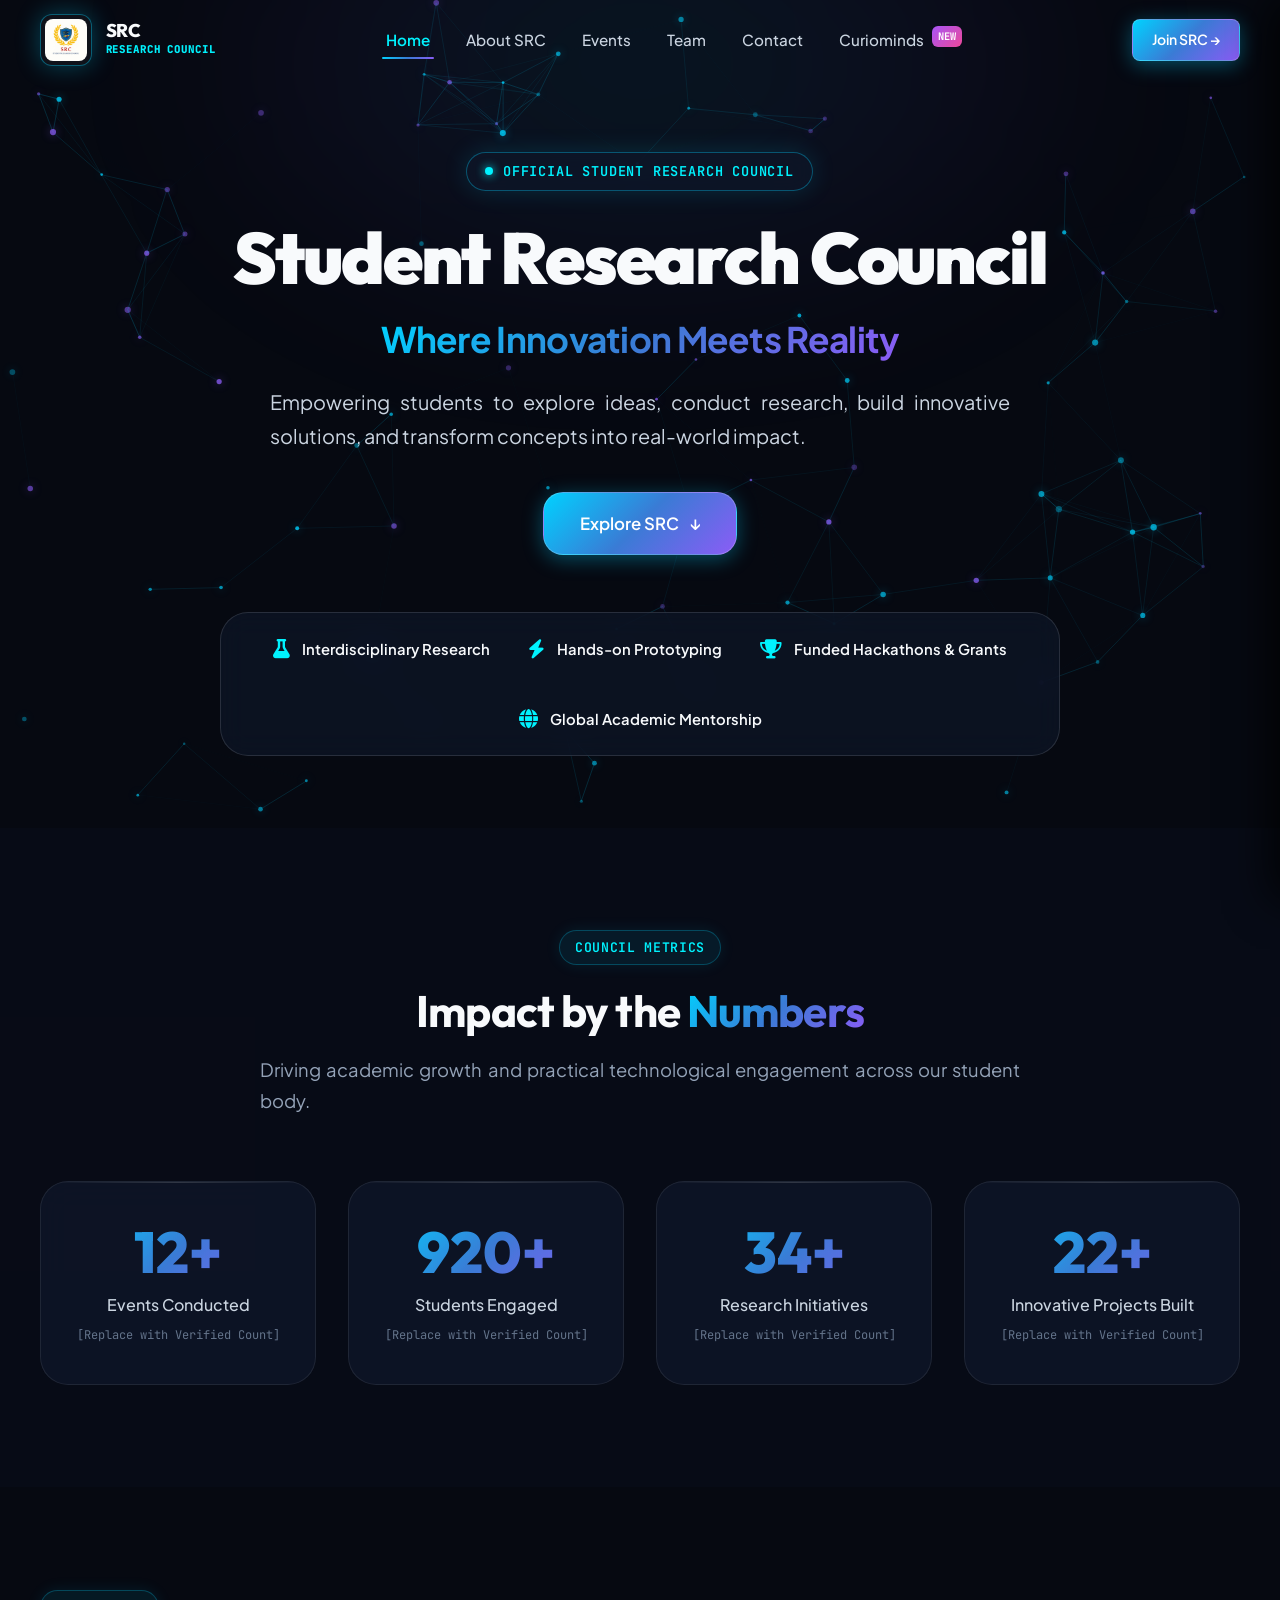
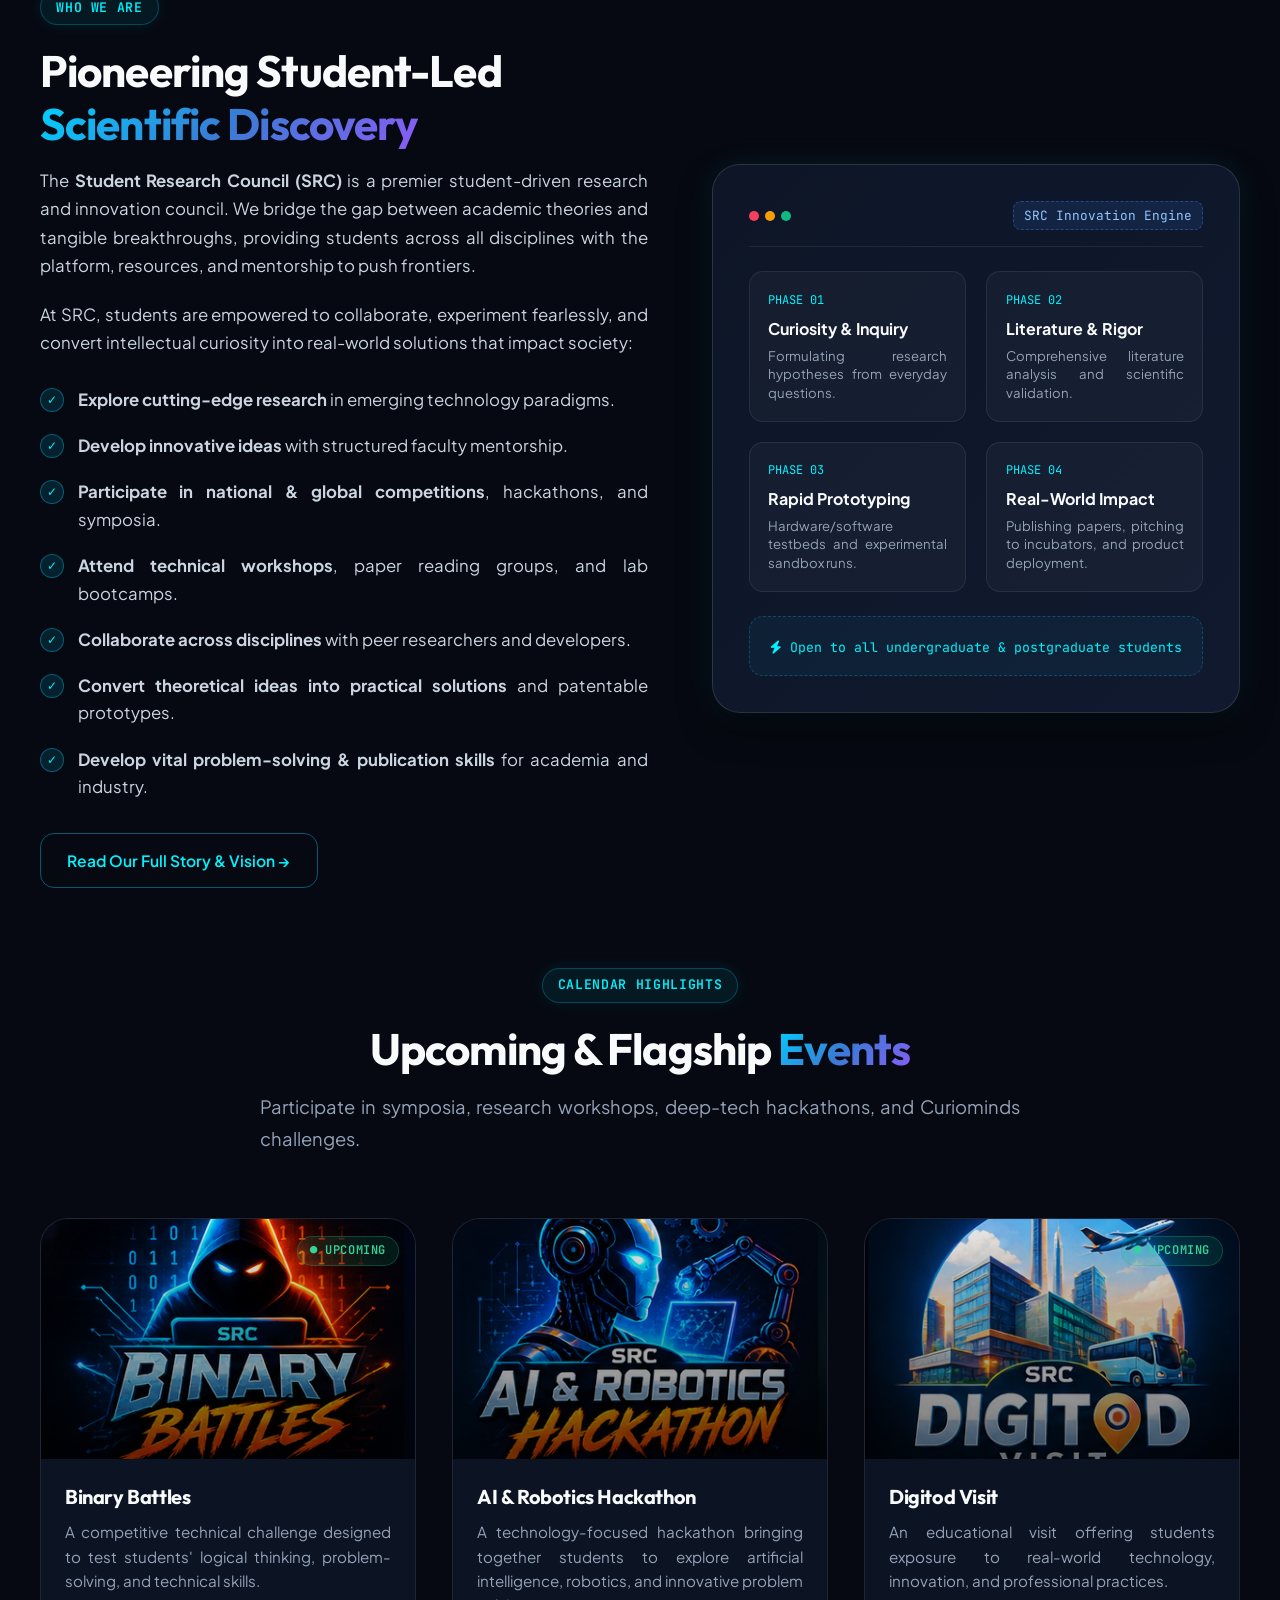
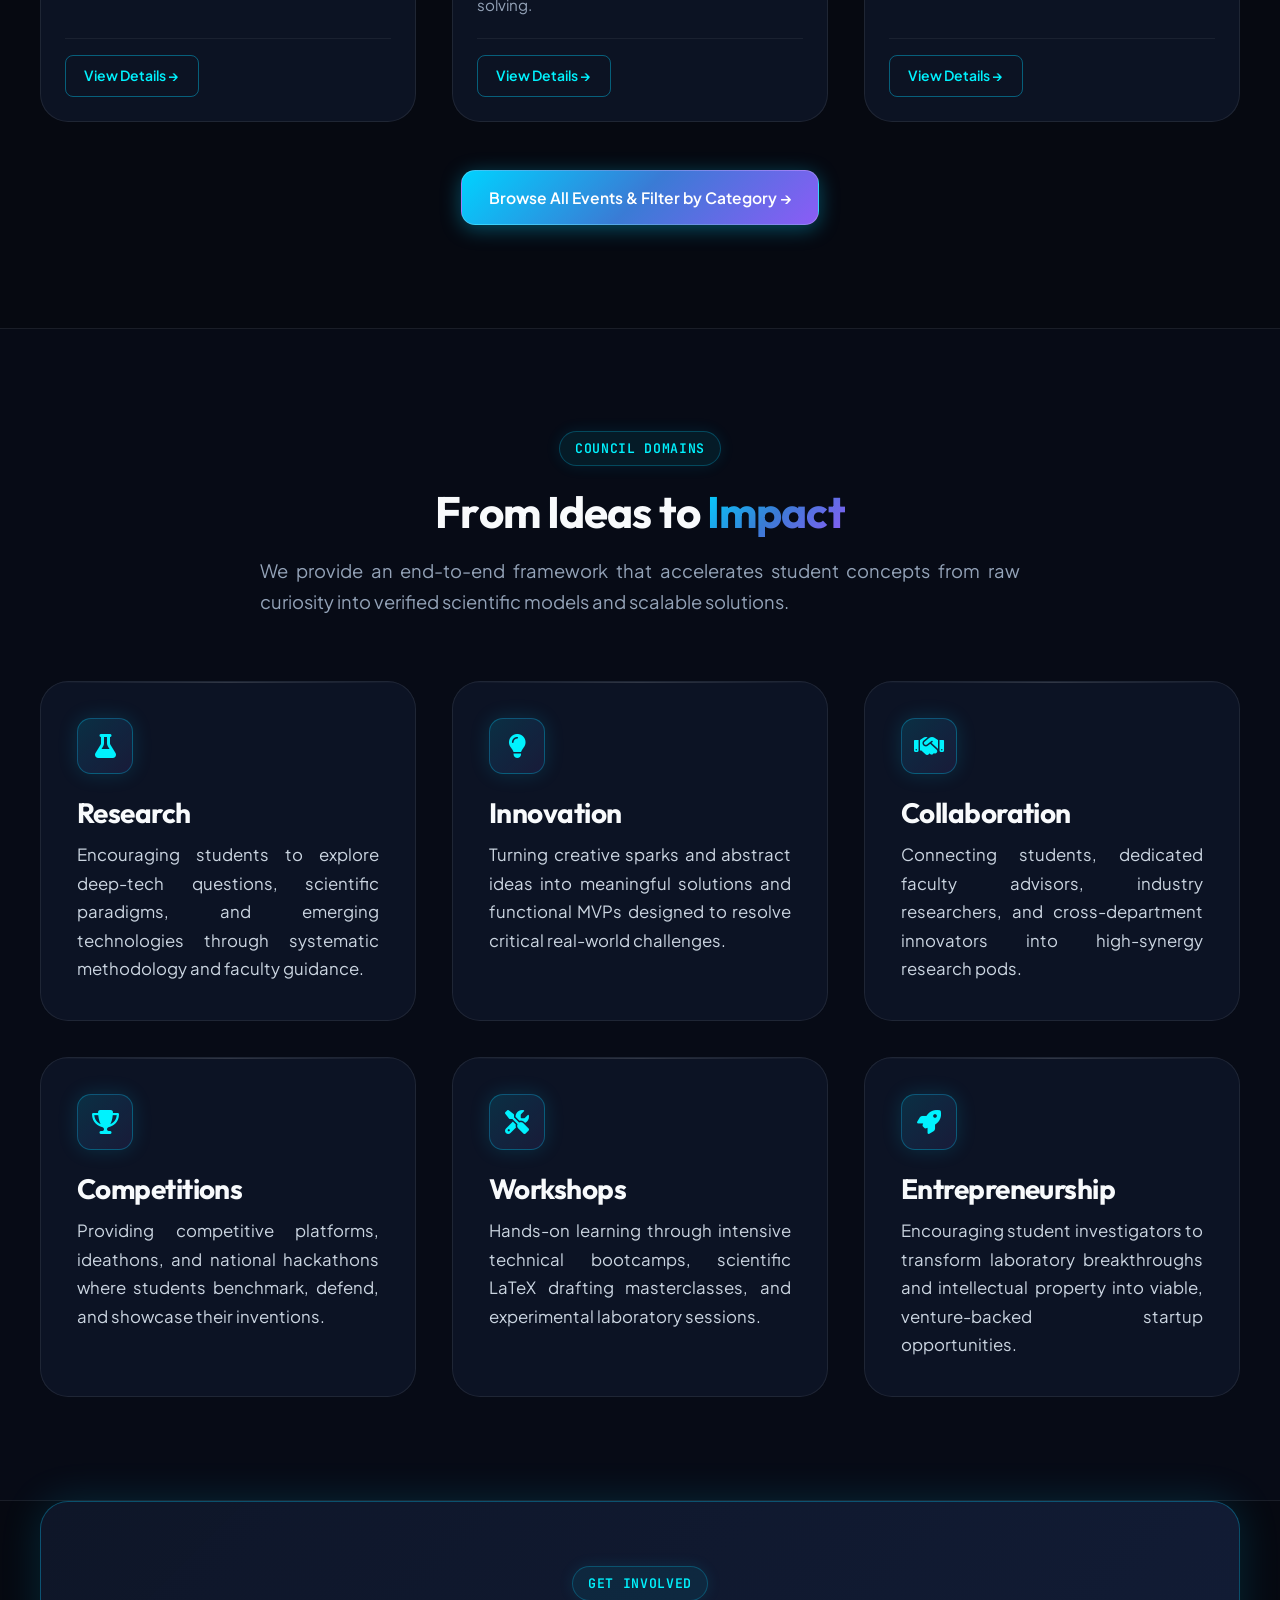
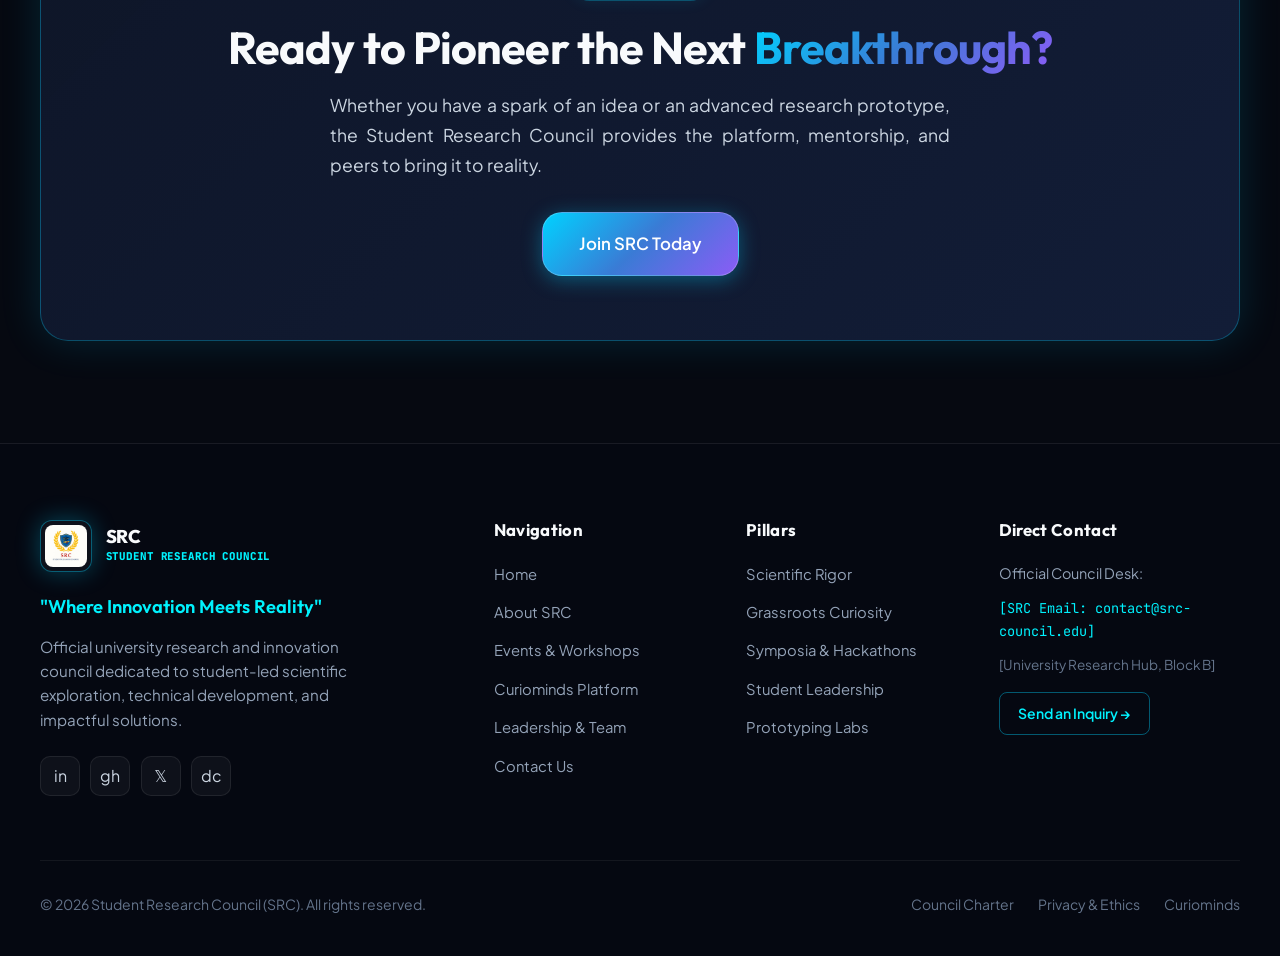
==== commit b3cd9c16: "Add files via upload" ====
--- a/index.html
+++ b/index.html
@@ -363,10 +363,59 @@
         <!-- Static featured preview cards linking directly to events.html -->
         <div class="events-grid">
           <!-- Event 1 -->
-          <article class="event-card reveal">
+
+           <article class="event-card reveal reveal-delay-2">
+<div class="event-card-media">
+  <img 
+    src="event-img/binary-battles.png"
+    alt="Binary Battles"
+    class="event-card-image"
+  >
+
+  <div class="event-image-overlay"></div>
+
+  <div class="event-status-badge">
+    <span class="badge badge-emerald">● Upcoming</span>
+  </div>
+</div>
+            <div class="event-card-body">
+              
+              <h3 class="event-title">Binary Battles</h3>
+              <p class="event-desc">A competitive technical challenge designed to test students' logical thinking, problem-solving, and technical skills.</p>
+              <div class="event-card-footer">
+               
+                <a href="events.html" class="btn btn-outline btn-sm">View Details →</a>
+              </div>
+            </div>
+          </article>
+          
+          <!-- Event 2 -->
+          <article class="event-card reveal reveal-delay-1">
+<div class="event-card-media">
+  <img 
+    src="event-img/hackathon.png"
+    alt="AI & Robotics Hackathon"
+    class="event-card-image"
+  >
+
+  <div class="event-image-overlay"></div>
+</div>
+            <div class="event-card-body">
+             
+              <h3 class="event-title">AI & Robotics Hackathon</h3>
+              <p class="event-desc">A technology-focused hackathon bringing together students to explore artificial intelligence, robotics, and innovative problem solving.</p>
+              <div class="event-card-footer">
+               
+                <a href="events.html" class="btn btn-outline btn-sm">View Details →</a>
+              </div>
+            </div>
+          </article>
+
+          <!-- Event 3 -->
+           <article class="event-card reveal">
             <div class="event-card-media">
   <img 
-    src="event-img/binary-battles.png"
+    src="event-img/digitod-visit.png"
     alt="Binary Battles"
     class="event-card-image"
   >
@@ -389,53 +438,7 @@
             </div>
           </article>
 
-          <!-- Event 2 -->
-          <article class="event-card reveal reveal-delay-1">
-<div class="event-card-media">
-  <img 
-    src="event-img/hackathon.png"
-    alt="AI & Robotics Hackathon"
-    class="event-card-image"
-  >
-
-  <div class="event-image-overlay"></div>
-</div>
-            <div class="event-card-body">
-             
-              <h3 class="event-title">AI & Robotics Hackathon</h3>
-              <p class="event-desc">A technology-focused hackathon bringing together students to explore artificial intelligence, robotics, and innovative problem solving.</p>
-              <div class="event-card-footer">
-               
-                <a href="events.html" class="btn btn-outline btn-sm">View Details →</a>
-              </div>
-            </div>
-          </article>
-
-          <!-- Event 3 -->
-          <article class="event-card reveal reveal-delay-2">
-<div class="event-card-media">
-  <img 
-    src="event-img/digitod-visit.png"
-    alt="Digitod Visit"
-    class="event-card-image"
-  >
-
-  <div class="event-image-overlay"></div>
-
-  <div class="event-status-badge">
-    <span class="badge badge-emerald">● Upcoming</span>
-  </div>
-</div>
-            <div class="event-card-body">
-              
-              <h3 class="event-title">Binary Battles</h3>
-              <p class="event-desc">A competitive technical challenge designed to test students' logical thinking, problem-solving, and technical skills.</p>
-              <div class="event-card-footer">
-               
-                <a href="events.html" class="btn btn-outline btn-sm">View Details →</a>
-              </div>
-            </div>
-          </article>
+         
         </div>
 
         <div style="text-align: center; margin-top: 3rem;" class="reveal">
@@ -633,4 +636,4 @@
   <script src="js/canvas-nodes.js"></script>
   <script src="js/main.js"></script>
 </body>
-</html>
+</html>
--- a/css/main.css
+++ b/css/main.css
@@ -813,4 +813,5 @@
 .brand-logo:hover .logo-icon {
   transform: scale(1.05);
   box-shadow: 0 0 25px rgba(0, 210, 255, 0.5);
-}+}
+
--- a/css/components.css
+++ b/css/components.css
@@ -561,82 +561,601 @@
 }
 
 /* --- Interactive Timeline --- */
-.timeline-container {
+/* ============================================================
+   HORIZONTAL JOURNEY TIMELINE
+============================================================ */
+
+.journey-section {
   position: relative;
-  max-width: 860px;
-  margin: 0 auto;
-  padding: 2rem 0;
-}
-
-.timeline-container::before {
-  content: '';
+  background:
+    radial-gradient(
+      circle at 50% 50%,
+      rgba(0, 210, 255, 0.055),
+      transparent 55%
+    );
+  overflow: hidden;
+}
+
+
+/* ============================================================
+   HEADING
+============================================================ */
+
+.journey-heading {
+  position: relative;
+  z-index: 3;
+}
+
+
+/* ============================================================
+   SCROLL AREA
+============================================================ */
+
+.journey-scroll-area {
+  position: relative;
+  height: 340vh;
+}
+
+
+/* ============================================================
+   STICKY VIEWPORT
+============================================================ */
+
+.journey-sticky {
+  position: sticky;
+  top: 0;
+
+  height: 100vh;
+  min-height: 680px;
+
+  display: flex;
+  align-items: center;
+
+  overflow: hidden;
+}
+
+
+/* ============================================================
+   TRACK WRAPPER
+============================================================ */
+
+.journey-track-wrapper {
+  width: 100%;
+  overflow: hidden;
+  padding: 5rem 0;
+}
+
+
+/* ============================================================
+   HORIZONTAL TRACK
+============================================================ */
+
+.journey-track {
+  position: relative;
+
+  width: max-content;
+  min-width: 100vw;
+
+  height: 440px;
+
+  display: flex;
+  align-items: center;
+
+  gap: 7rem;
+
+  padding:
+    0
+    max(8vw, calc((100vw - 1200px) / 2));
+}
+
+
+/* ============================================================
+   TIMELINE LINE
+============================================================ */
+
+.journey-line {
   position: absolute;
+
+  left: 0;
+  right: 0;
+
+  top: 50%;
+
+  height: 3px;
+
+  transform: translateY(-50%);
+
+  background:
+    linear-gradient(
+      90deg,
+      rgba(0, 210, 255, 0.12),
+      rgba(139, 92, 246, 0.35),
+      rgba(0, 210, 255, 0.12)
+    );
+
+  z-index: 0;
+}
+
+
+.journey-line-progress {
+  position: absolute;
+
+  left: 0;
   top: 0;
-  bottom: 0;
+
+  width: 0%;
+  height: 100%;
+
+  background:
+    linear-gradient(
+      90deg,
+      var(--color-cyan),
+      var(--color-violet)
+    );
+
+  box-shadow:
+    0 0 12px rgba(0, 210, 255, 0.65);
+
+  transition: width 0.15s linear;
+}
+
+
+/* ============================================================
+   JOURNEY ITEM
+============================================================ */
+
+.journey-item {
+  position: relative;
+
+  flex: 0 0 340px;
+
+  width: 340px;
+  height: 440px;
+
+  display: flex;
+  flex-direction: column;
+
+  justify-content: center;
+
+  z-index: 2;
+}
+
+
+/* ============================================================
+   TOP / BOTTOM POSITIONING
+============================================================ */
+
+.journey-item-top {
+  justify-content: flex-start;
+  padding-bottom: 220px;
+}
+
+
+.journey-item-bottom {
+  justify-content: flex-end;
+  padding-top: 220px;
+}
+
+
+/* ============================================================
+   JOURNEY CARD
+============================================================ */
+
+.journey-card {
+  position: relative;
+
+  width: 340px;
+
+  padding: 1.5rem;
+
+  background:
+    linear-gradient(
+      135deg,
+      rgba(15, 23, 42, 0.95),
+      rgba(14, 22, 40, 0.88)
+    );
+
+  border: 1px solid var(--border-subtle);
+
+  border-radius: var(--radius-lg);
+
+  box-shadow:
+    0 15px 40px rgba(0, 0, 0, 0.35);
+
+  backdrop-filter: blur(16px);
+
+  opacity: 0.45;
+
+  transform:
+    scale(0.88)
+    translateY(20px);
+
+  transition:
+    opacity 0.6s ease,
+    transform 0.6s ease,
+    border-color 0.6s ease,
+    box-shadow 0.6s ease;
+}
+
+
+/* ============================================================
+   ACTIVE CARD
+============================================================ */
+
+.journey-item.active .journey-card {
+  opacity: 1;
+
+  transform:
+    scale(1)
+    translateY(0);
+
+  border-color:
+    rgba(0, 210, 255, 0.45);
+
+  box-shadow:
+    0 15px 45px rgba(0, 0, 0, 0.5),
+    0 0 30px rgba(0, 210, 255, 0.12);
+}
+
+
+/* ============================================================
+   FEATURED CURIOMINDS CARD
+============================================================ */
+
+.journey-item-featured .journey-card {
+  border-color:
+    rgba(139, 92, 246, 0.3);
+}
+
+
+.journey-item-featured.active .journey-card {
+  border-color:
+    rgba(139, 92, 246, 0.65);
+
+  box-shadow:
+    0 15px 45px rgba(0, 0, 0, 0.5),
+    0 0 35px rgba(139, 92, 246, 0.2);
+}
+
+
+/* ============================================================
+   CARD LABEL
+============================================================ */
+
+.journey-card-label {
+  display: flex;
+
+  align-items: center;
+
+  gap: 0.5rem;
+
+  margin-bottom: 0.75rem;
+
+  font-family: var(--font-mono);
+
+  font-size: 0.72rem;
+
+  font-weight: 700;
+
+  letter-spacing: 0.05em;
+
+  text-transform: uppercase;
+
+  color: var(--color-cyan);
+}
+
+
+.journey-card-label i {
+  font-size: 0.85rem;
+}
+
+
+/* ============================================================
+   CARD HEADING
+============================================================ */
+
+.journey-card h3 {
+  margin-bottom: 0.65rem;
+
+  font-size: 1.15rem;
+
+  line-height: 1.35;
+
+  color: var(--text-main);
+}
+
+
+/* ============================================================
+   CARD DESCRIPTION
+============================================================ */
+
+.journey-card p {
+  margin: 0;
+
+  color: var(--text-muted);
+
+  font-size: 0.88rem;
+
+  line-height: 1.6;
+}
+
+
+/* ============================================================
+   PLACEHOLDER
+============================================================ */
+
+.journey-placeholder {
+  display: inline-flex;
+
+  margin-top: 1rem;
+
+  padding: 0.25rem 0.65rem;
+
+  border-radius: var(--radius-sm);
+
+  border: 1px dashed
+    rgba(59, 130, 246, 0.4);
+
+  color: #93c5fd;
+
+  font-family: var(--font-mono);
+
+  font-size: 0.68rem;
+}
+
+
+/* ============================================================
+   ACTIVE BADGE
+============================================================ */
+
+.journey-active-badge {
+  display: inline-flex;
+
+  align-items: center;
+
+  gap: 0.4rem;
+
+  margin-top: 1rem;
+
+  padding: 0.3rem 0.7rem;
+
+  border-radius: var(--radius-full);
+
+  background:
+    rgba(139, 92, 246, 0.15);
+
+  border:
+    1px solid rgba(139, 92, 246, 0.35);
+
+  color: #c084fc;
+
+  font-family: var(--font-mono);
+
+  font-size: 0.68rem;
+
+  font-weight: 700;
+
+  text-transform: uppercase;
+}
+
+
+/* ============================================================
+   TIMELINE NODE
+============================================================ */
+
+.journey-node {
+  position: absolute;
+
   left: 50%;
+
+  top: 50%;
+
+  width: 22px;
+  height: 22px;
+
+  transform:
+    translate(-50%, -50%);
+
+  border-radius: 50%;
+
+  background:
+    var(--bg-dark);
+
+  border:
+    2px solid var(--color-cyan);
+
+  box-shadow:
+    0 0 0 5px rgba(0, 210, 255, 0.06),
+    0 0 18px rgba(0, 210, 255, 0.75);
+
+  z-index: 5;
+
+  transition:
+    transform 0.4s ease,
+    box-shadow 0.4s ease,
+    border-color 0.4s ease;
+}
+
+
+.journey-node span {
+  position: absolute;
+
+  inset: 5px;
+
+  border-radius: 50%;
+
+  background:
+    var(--color-cyan);
+
+  opacity: 0.7;
+}
+
+
+.journey-item.active .journey-node {
+  transform:
+    translate(-50%, -50%)
+    scale(1.25);
+
+  box-shadow:
+    0 0 0 7px rgba(0, 210, 255, 0.08),
+    0 0 28px rgba(0, 210, 255, 1);
+}
+
+
+/* Featured node */
+
+.journey-item-featured .journey-node {
+  border-color:
+    var(--color-violet);
+
+  box-shadow:
+    0 0 0 5px rgba(139, 92, 246, 0.06),
+    0 0 18px rgba(139, 92, 246, 0.75);
+}
+
+
+.journey-item-featured .journey-node span {
+  background:
+    var(--color-violet);
+}
+
+
+/* ============================================================
+   SCROLL HINT
+============================================================ */
+
+.journey-scroll-hint {
+  position: absolute;
+
+  left: 50%;
+
+  bottom: 2rem;
+
   transform: translateX(-50%);
-  width: 2px;
-  background: linear-gradient(180deg, var(--color-cyan) 0%, var(--color-violet) 50%, rgba(255, 255, 255, 0.05) 100%);
-}
-
-.timeline-item {
-  position: relative;
-  margin-bottom: 3.5rem;
-  width: 50%;
-}
-
-.timeline-item:nth-child(odd) {
-  left: 0;
-  padding-right: 3rem;
-  text-align: right;
-}
-
-.timeline-item:nth-child(even) {
-  left: 50%;
-  padding-left: 3rem;
-  text-align: left;
-}
-
-.timeline-dot {
-  position: absolute;
-  top: 10px;
-  width: 20px;
-  height: 20px;
-  border-radius: 50%;
-  background: var(--bg-dark);
-  border: 3px solid var(--color-cyan);
-  box-shadow: 0 0 15px var(--color-cyan);
-  z-index: 2;
-}
-
-.timeline-item:nth-child(odd) .timeline-dot {
-  right: -10px;
-}
-
-.timeline-item:nth-child(even) .timeline-dot {
-  left: -10px;
-}
-
-.timeline-content {
-  background: var(--bg-card);
-  backdrop-filter: blur(14px);
-  border: 1px solid var(--border-subtle);
-  border-radius: var(--radius-lg);
-  padding: 1.5rem;
-  transition: transform var(--transition-normal), border-color var(--transition-normal);
-}
-
-.timeline-content:hover {
-  transform: translateY(-4px);
-  border-color: rgba(0, 210, 255, 0.4);
-}
-
-.timeline-date {
+
+  display: flex;
+
+  align-items: center;
+
+  gap: 0.75rem;
+
+  color: var(--text-subtle);
+
   font-family: var(--font-mono);
-  font-size: 0.85rem;
+
+  font-size: 0.72rem;
+
+  text-transform: uppercase;
+
+  letter-spacing: 0.08em;
+
+  opacity: 0.8;
+
+  white-space: nowrap;
+}
+
+
+.journey-scroll-hint i {
   color: var(--color-cyan);
-  font-weight: 600;
-  margin-bottom: 0.5rem;
+
+  animation:
+    journey-arrow 1.5s ease-in-out infinite;
+}
+
+
+.journey-scroll-hint i:last-child {
+  animation-delay: 0.2s;
+}
+
+
+@keyframes journey-arrow {
+
+  0%,
+  100% {
+    transform: translateX(0);
+    opacity: 0.5;
+  }
+
+  50% {
+    transform: translateX(5px);
+    opacity: 1;
+  }
+
+}
+
+
+/* ============================================================
+   MOBILE
+============================================================ */
+
+@media (max-width: 700px) {
+
+  .journey-scroll-area {
+    height: auto;
+  }
+
+  .journey-sticky {
+    position: relative;
+
+    height: auto;
+    min-height: 0;
+
+    display: block;
+
+    overflow-x: auto;
+
+    overflow-y: hidden;
+
+    padding-bottom: 3rem;
+
+    scrollbar-width: thin;
+  }
+
+  .journey-track-wrapper {
+    overflow: visible;
+
+    padding: 3rem 0;
+  }
+
+  .journey-track {
+
+    height: 500px;
+
+    gap: 3rem;
+
+    padding:
+      0
+      2rem;
+  }
+
+  .journey-item {
+
+    flex-basis: 280px;
+
+    width: 280px;
+
+    height: 500px;
+  }
+
+  .journey-card {
+
+    width: 280px;
+
+    padding: 1.25rem;
+  }
+
+  .journey-item-top {
+    padding-bottom: 250px;
+  }
+
+  .journey-item-bottom {
+    padding-top: 250px;
+  }
+
+  .journey-scroll-hint {
+    display: none;
+  }
+
 }
 
 /* --- Form Components --- */
--- a/css/pages.css
+++ b/css/pages.css
@@ -887,4 +887,871 @@
     .member p {
         font-size: 0.7rem;
     }
+}
+
+/* ============================================================
+   SRC — HORIZONTAL JOURNEY
+   Desktop:
+   Vertical page scroll -> Horizontal Journey
+
+   Mobile:
+   Native horizontal swipe
+============================================================ */
+
+.journey-section {
+  position: relative;
+  width: 100%;
+
+  /*
+    IMPORTANT:
+    Do NOT use overflow:hidden here.
+    It breaks position:sticky.
+  */
+  overflow: visible;
+
+  background:
+    radial-gradient(
+      circle at 50% 50%,
+      rgba(0, 210, 255, 0.045),
+      transparent 55%
+    );
+}
+
+
+/* ============================================================
+   HEADING
+============================================================ */
+
+.journey-heading {
+  position: relative;
+  z-index: 5;
+}
+
+
+/* ============================================================
+   SCROLL AREA
+============================================================ */
+
+.journey-scroll-area {
+  position: relative;
+
+  /*
+    JavaScript calculates the exact height.
+    DO NOT use 390vh / 350vh here.
+  */
+  height: auto;
+}
+
+
+/* ============================================================
+   STICKY VIEWPORT
+============================================================ */
+
+.journey-sticky {
+  position: sticky;
+
+  /*
+    Header is fixed at the top.
+    Keep Journey below it.
+  */
+  top: 70px;
+
+  width: 100%;
+
+  height: calc(100vh - 70px);
+
+  min-height: 560px;
+
+  display: flex;
+  align-items: center;
+
+  overflow: hidden;
+}
+
+
+/* ============================================================
+   TRACK VIEWPORT
+============================================================ */
+
+.journey-track-wrapper {
+  position: relative;
+
+  width: 100%;
+
+  height: 500px;
+
+  overflow: hidden;
+}
+
+
+/* ============================================================
+   HORIZONTAL TRACK
+============================================================ */
+
+.journey-track {
+
+  --card-width: clamp(
+    280px,
+    22vw,
+    360px
+  );
+
+  --journey-gap: clamp(
+    3rem,
+    7vw,
+    7rem
+  );
+
+  position: relative;
+
+  display: flex;
+
+  align-items: center;
+
+  width: max-content;
+
+  height: 100%;
+
+  gap: var(--journey-gap);
+
+  /*
+    Keep the first and last cards comfortably
+    inside the screen.
+  */
+  padding-left: max(
+    5vw,
+    calc((100vw - 1280px) / 2)
+  );
+
+  padding-right: max(
+    5vw,
+    calc((100vw - 1280px) / 2)
+  );
+
+  will-change: transform;
+
+  transform: translate3d(0, 0, 0);
+
+  transition: transform 80ms linear;
+}
+
+
+/* ============================================================
+   HORIZONTAL LINE
+============================================================ */
+
+.journey-line {
+
+  position: absolute;
+
+  left: 0;
+  right: 0;
+
+  top: 50%;
+
+  height: 2px;
+
+  transform: translateY(-50%);
+
+  background:
+    linear-gradient(
+      90deg,
+      rgba(0, 210, 255, 0.08),
+      rgba(0, 210, 255, 0.28),
+      rgba(139, 92, 246, 0.28),
+      rgba(0, 210, 255, 0.08)
+    );
+
+  pointer-events: none;
+
+  z-index: 1;
+}
+
+
+/* ============================================================
+   PROGRESS LINE
+============================================================ */
+
+.journey-line-progress {
+
+  position: absolute;
+
+  left: 0;
+  top: 0;
+
+  width: 0;
+
+  height: 100%;
+
+  background:
+    linear-gradient(
+      90deg,
+      var(--color-cyan),
+      var(--color-blue),
+      var(--color-violet)
+    );
+
+  box-shadow:
+    0 0 12px
+    rgba(0, 210, 255, 0.75);
+
+  transition:
+    width 80ms linear;
+}
+
+
+/* ============================================================
+   JOURNEY ITEM
+============================================================ */
+
+.journey-item {
+
+  position: relative;
+
+  flex: 0 0 var(--card-width);
+
+  width: var(--card-width);
+
+  height: 100%;
+
+  display: flex;
+
+  flex-direction: column;
+
+  justify-content: center;
+
+  z-index: 3;
+}
+
+
+/* ============================================================
+   TOP CARDS
+============================================================ */
+
+.journey-item-top {
+  padding-bottom: 245px;
+}
+
+
+/* ============================================================
+   BOTTOM CARDS
+============================================================ */
+
+.journey-item-bottom {
+  padding-top: 245px;
+}
+
+
+/* ============================================================
+   CARD
+============================================================ */
+
+.journey-card {
+
+  width: 100%;
+
+  padding: clamp(
+    1.15rem,
+    1.8vw,
+    1.6rem
+  );
+
+  background:
+    linear-gradient(
+      145deg,
+      rgba(15, 23, 42, 0.96),
+      rgba(9, 15, 29, 0.94)
+    );
+
+  border:
+    1px solid
+    var(--border-subtle);
+
+  border-radius:
+    var(--radius-lg);
+
+  backdrop-filter:
+    blur(16px);
+
+  -webkit-backdrop-filter:
+    blur(16px);
+
+  opacity: 0.28;
+
+  transform:
+    scale(0.88)
+    translateY(18px);
+
+  transition:
+    opacity 0.55s
+      cubic-bezier(0.16, 1, 0.3, 1),
+
+    transform 0.55s
+      cubic-bezier(0.16, 1, 0.3, 1),
+
+    border-color 0.55s ease,
+
+    box-shadow 0.55s ease;
+}
+
+
+/* ============================================================
+   ACTIVE CARD
+============================================================ */
+
+.journey-item.active .journey-card {
+
+  opacity: 1;
+
+  transform:
+    scale(1)
+    translateY(0);
+
+  border-color:
+    rgba(0, 210, 255, 0.55);
+
+  box-shadow:
+    0 20px 50px
+      rgba(0, 0, 0, 0.45),
+
+    0 0 30px
+      rgba(0, 210, 255, 0.12);
+}
+
+
+/* ============================================================
+   FEATURED CURIOMINDS
+============================================================ */
+
+.journey-item-featured .journey-card {
+
+  border-color:
+    rgba(139, 92, 246, 0.3);
+}
+
+
+.journey-item-featured.active .journey-card {
+
+  border-color:
+    rgba(139, 92, 246, 0.7);
+
+  box-shadow:
+    0 20px 50px
+      rgba(0, 0, 0, 0.45),
+
+    0 0 35px
+      rgba(139, 92, 246, 0.2);
+}
+
+
+/* ============================================================
+   JOURNEY NODE
+============================================================ */
+
+.journey-node {
+
+  position: absolute;
+
+  left: 50%;
+
+  top: 50%;
+
+  width: 20px;
+  height: 20px;
+
+  transform:
+    translate(-50%, -50%);
+
+  border:
+    2px solid
+    var(--color-cyan);
+
+  border-radius: 50%;
+
+  background:
+    var(--bg-dark);
+
+  box-shadow:
+    0 0 0 5px
+      rgba(0, 210, 255, 0.08),
+
+    0 0 18px
+      rgba(0, 210, 255, 0.8);
+
+  z-index: 10;
+
+  transition:
+    transform 0.45s ease,
+    box-shadow 0.45s ease;
+}
+
+
+.journey-node span {
+
+  position: absolute;
+
+  inset: 4px;
+
+  border-radius: 50%;
+
+  background:
+    var(--color-cyan);
+}
+
+
+.journey-item.active .journey-node {
+
+  transform:
+    translate(-50%, -50%)
+    scale(1.35);
+
+  box-shadow:
+    0 0 0 7px
+      rgba(0, 210, 255, 0.08),
+
+    0 0 28px
+      rgba(0, 210, 255, 1);
+}
+
+
+/* ============================================================
+   FEATURED NODE
+============================================================ */
+
+.journey-item-featured .journey-node {
+
+  border-color:
+    var(--color-violet);
+
+  box-shadow:
+    0 0 0 5px
+      rgba(139, 92, 246, 0.08),
+
+    0 0 20px
+      rgba(139, 92, 246, 0.85);
+}
+
+
+.journey-item-featured .journey-node span {
+
+  background:
+    var(--color-violet);
+}
+
+
+/* ============================================================
+   PLACEHOLDER
+============================================================ */
+
+.journey-placeholder {
+
+  display: inline-flex;
+
+  width: fit-content;
+
+  margin-top: 1rem;
+
+  padding:
+    0.3rem 0.65rem;
+
+  border:
+    1px dashed
+    rgba(59, 130, 246, 0.4);
+
+  border-radius:
+    var(--radius-sm);
+
+  color:
+    #93c5fd;
+
+  font-family:
+    var(--font-mono);
+
+  font-size:
+    0.62rem;
+}
+
+
+/* ============================================================
+   ACTIVE BADGE
+============================================================ */
+
+.journey-active-badge {
+
+  display: inline-flex;
+
+  align-items: center;
+
+  gap: 0.4rem;
+
+  width: fit-content;
+
+  margin-top: 1rem;
+
+  padding:
+    0.3rem 0.7rem;
+
+  border:
+    1px solid
+    rgba(139, 92, 246, 0.4);
+
+  border-radius:
+    var(--radius-full);
+
+  background:
+    rgba(139, 92, 246, 0.15);
+
+  color:
+    #c084fc;
+
+  font-family:
+    var(--font-mono);
+
+  font-size:
+    0.62rem;
+
+  font-weight:
+    700;
+
+  text-transform:
+    uppercase;
+}
+
+
+/* ============================================================
+   SCROLL HINT
+============================================================ */
+
+.journey-scroll-hint {
+
+  position: absolute;
+
+  left: 50%;
+
+  bottom: 1.5rem;
+
+  transform:
+    translateX(-50%);
+
+  display: flex;
+
+  align-items: center;
+
+  gap: 0.7rem;
+
+  color:
+    var(--text-subtle);
+
+  font-family:
+    var(--font-mono);
+
+  font-size:
+    0.68rem;
+
+  text-transform:
+    uppercase;
+
+  letter-spacing:
+    0.08em;
+
+  white-space:
+    nowrap;
+
+  z-index: 20;
+}
+
+
+.journey-scroll-hint i {
+
+  color:
+    var(--color-cyan);
+
+}
+
+
+/* ============================================================
+   LAPTOP
+============================================================ */
+
+@media (max-width: 1200px) {
+
+  .journey-track {
+
+    --card-width:
+      clamp(
+        260px,
+        24vw,
+        320px
+      );
+
+    --journey-gap:
+      clamp(
+        2.5rem,
+        5vw,
+        5rem
+      );
+
+    padding-left: 6vw;
+    padding-right: 6vw;
+  }
+
+
+  .journey-track-wrapper {
+
+    height: 470px;
+  }
+
+
+  .journey-item-top {
+
+    padding-bottom: 225px;
+  }
+
+
+  .journey-item-bottom {
+
+    padding-top: 225px;
+  }
+
+}
+
+
+/* ============================================================
+   TABLET
+============================================================ */
+
+@media (max-width: 860px) {
+
+  .journey-track {
+
+    --card-width: 280px;
+
+    --journey-gap: 3rem;
+
+    padding-left: 5vw;
+    padding-right: 5vw;
+  }
+
+
+  .journey-card {
+
+    padding: 1.15rem;
+  }
+
+
+  .journey-track-wrapper {
+
+    height: 450px;
+  }
+
+
+  .journey-item-top {
+
+    padding-bottom: 215px;
+  }
+
+
+  .journey-item-bottom {
+
+    padding-top: 215px;
+  }
+
+}
+
+
+/* ============================================================
+   MOBILE
+============================================================ */
+
+@media (max-width: 700px) {
+
+  .journey-section {
+
+    overflow: visible;
+  }
+
+
+  .journey-scroll-area {
+
+    height: auto !important;
+
+    padding-bottom: 2rem;
+  }
+
+
+  .journey-sticky {
+
+    position: relative;
+
+    top: auto;
+
+    height: auto;
+
+    min-height: 0;
+
+    display: block;
+
+    overflow: visible;
+  }
+
+
+  .journey-track-wrapper {
+
+    width: 100%;
+
+    height: 450px;
+
+    overflow-x: auto;
+
+    overflow-y: hidden;
+
+    scroll-snap-type:
+      x mandatory;
+
+    -webkit-overflow-scrolling:
+      touch;
+
+    scrollbar-width: thin;
+  }
+
+
+  .journey-track {
+
+    width: max-content;
+
+    height: 450px;
+
+    gap: 2rem;
+
+    padding-left: 1.25rem;
+    padding-right: 1.25rem;
+
+    transform: none !important;
+
+    transition: none;
+  }
+
+
+  .journey-item {
+
+    flex:
+      0 0 280px;
+
+    width: 280px;
+
+    height: 450px;
+
+    scroll-snap-align:
+      center;
+  }
+
+
+  .journey-card {
+
+    width: 280px;
+
+    opacity: 1;
+
+    transform: none;
+  }
+
+
+  .journey-item-top {
+
+    padding-bottom: 215px;
+  }
+
+
+  .journey-item-bottom {
+
+    padding-top: 215px;
+  }
+
+
+  .journey-scroll-hint {
+
+    display: none;
+  }
+
+}
+
+
+/* ============================================================
+   VERY SMALL PHONES
+============================================================ */
+
+@media (max-width: 380px) {
+
+  .journey-track {
+
+    gap: 1.5rem;
+  }
+
+
+  .journey-item {
+
+    flex-basis: 255px;
+
+    width: 255px;
+  }
+
+
+  .journey-card {
+
+    width: 255px;
+  }
+
+}
+
+/* ============================================================
+   INDEX PAGE - REDUCE HERO TO EVENTS GAP
+============================================================ */
+
+#upcoming-events {
+    padding-top: 3rem !important;
+}
+
+#upcoming-events .section-header {
+    margin-top: 0;
+}
+
+/* Reduce bottom space of the hero */
+.hero-section {
+    padding-bottom: 2rem !important;
+}
+
+/* =========================================================
+   EVENT CARD IMAGES
+   ========================================================= */
+
+.event-card-media {
+  position: relative;
+  width: 100%;
+  height: 240px;
+  overflow: hidden;
+  background: #0f172a;
+}
+
+.event-card-image {
+  width: 100%;
+  height: 100%;
+  display: block;
+  object-fit: cover;
+  object-position: center;
+  transition: transform 0.5s ease;
+}
+
+.event-card:hover .event-card-image {
+  transform: scale(1.06);
+}
+
+.event-image-overlay {
+  position: absolute;
+  inset: 0;
+  background: linear-gradient(
+    to bottom,
+    rgba(0, 0, 0, 0.05),
+    rgba(0, 0, 0, 0.55)
+  );
+  pointer-events: none;
 }
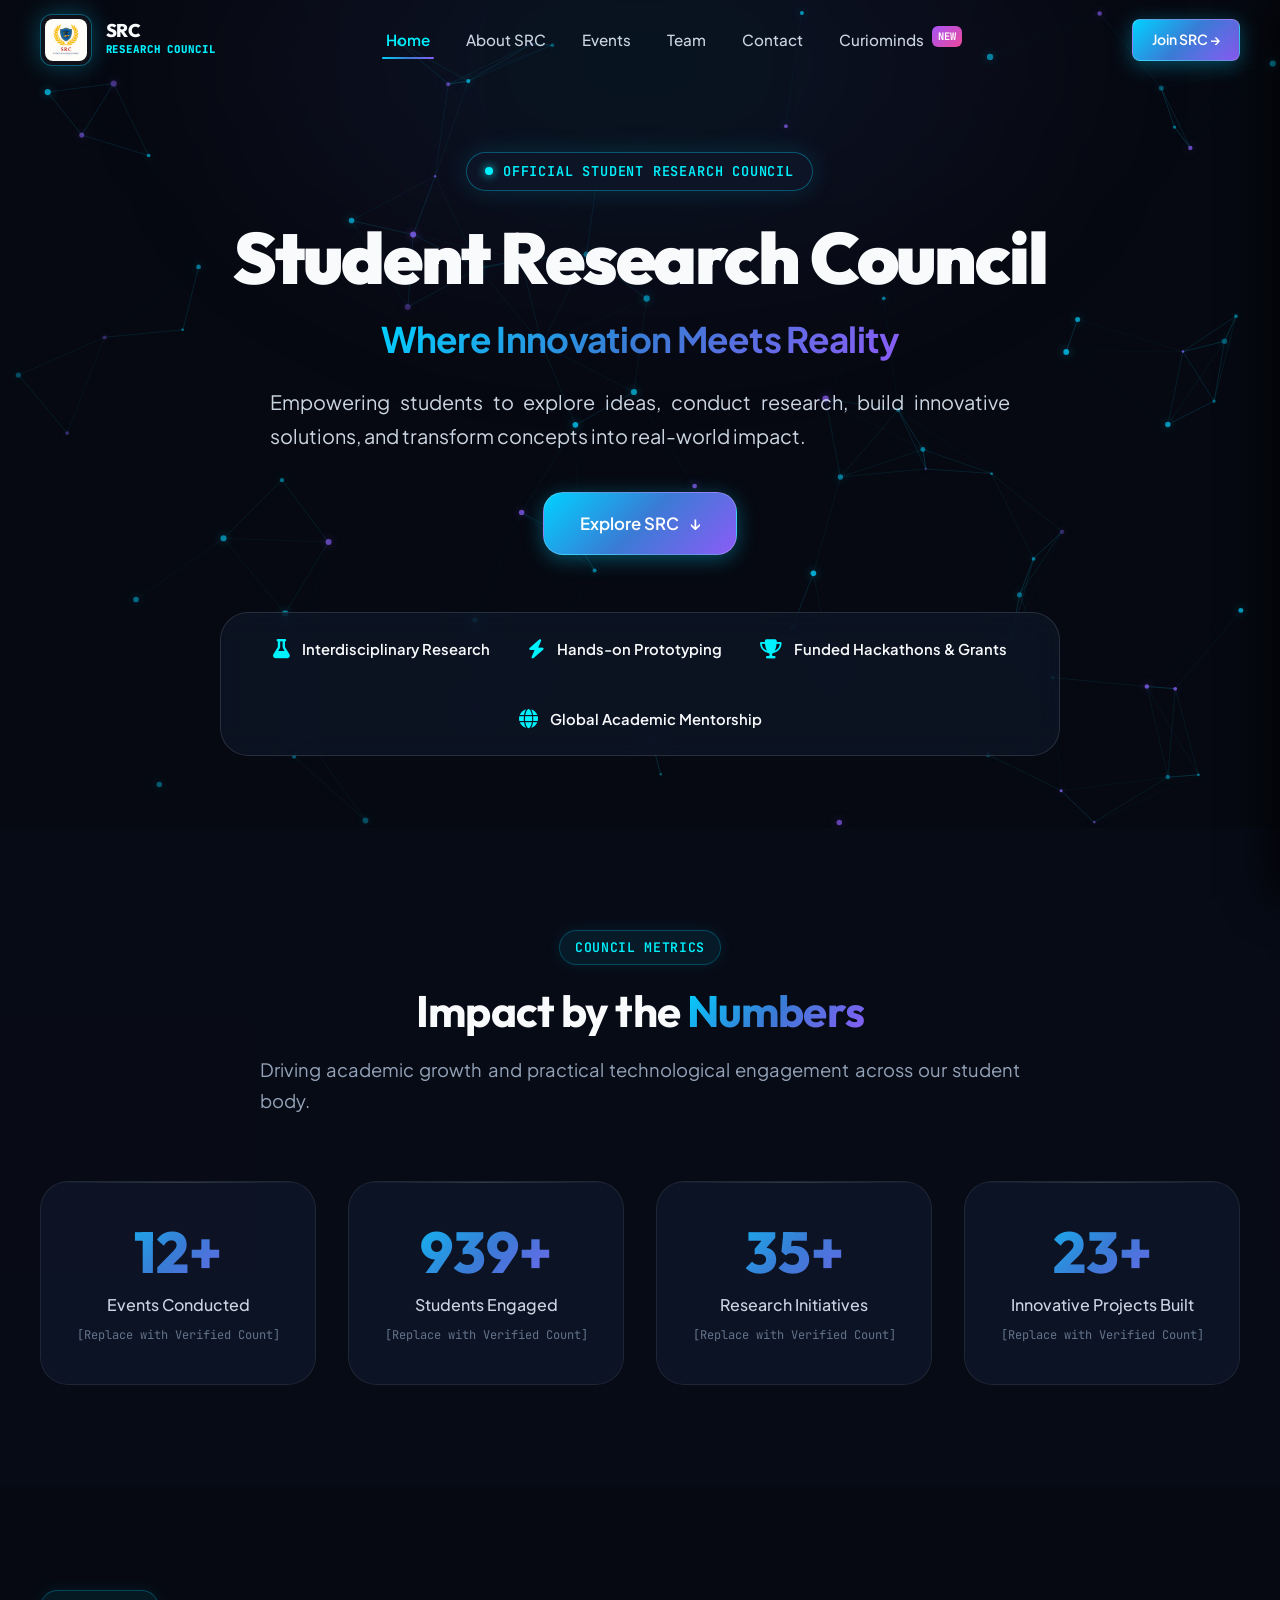
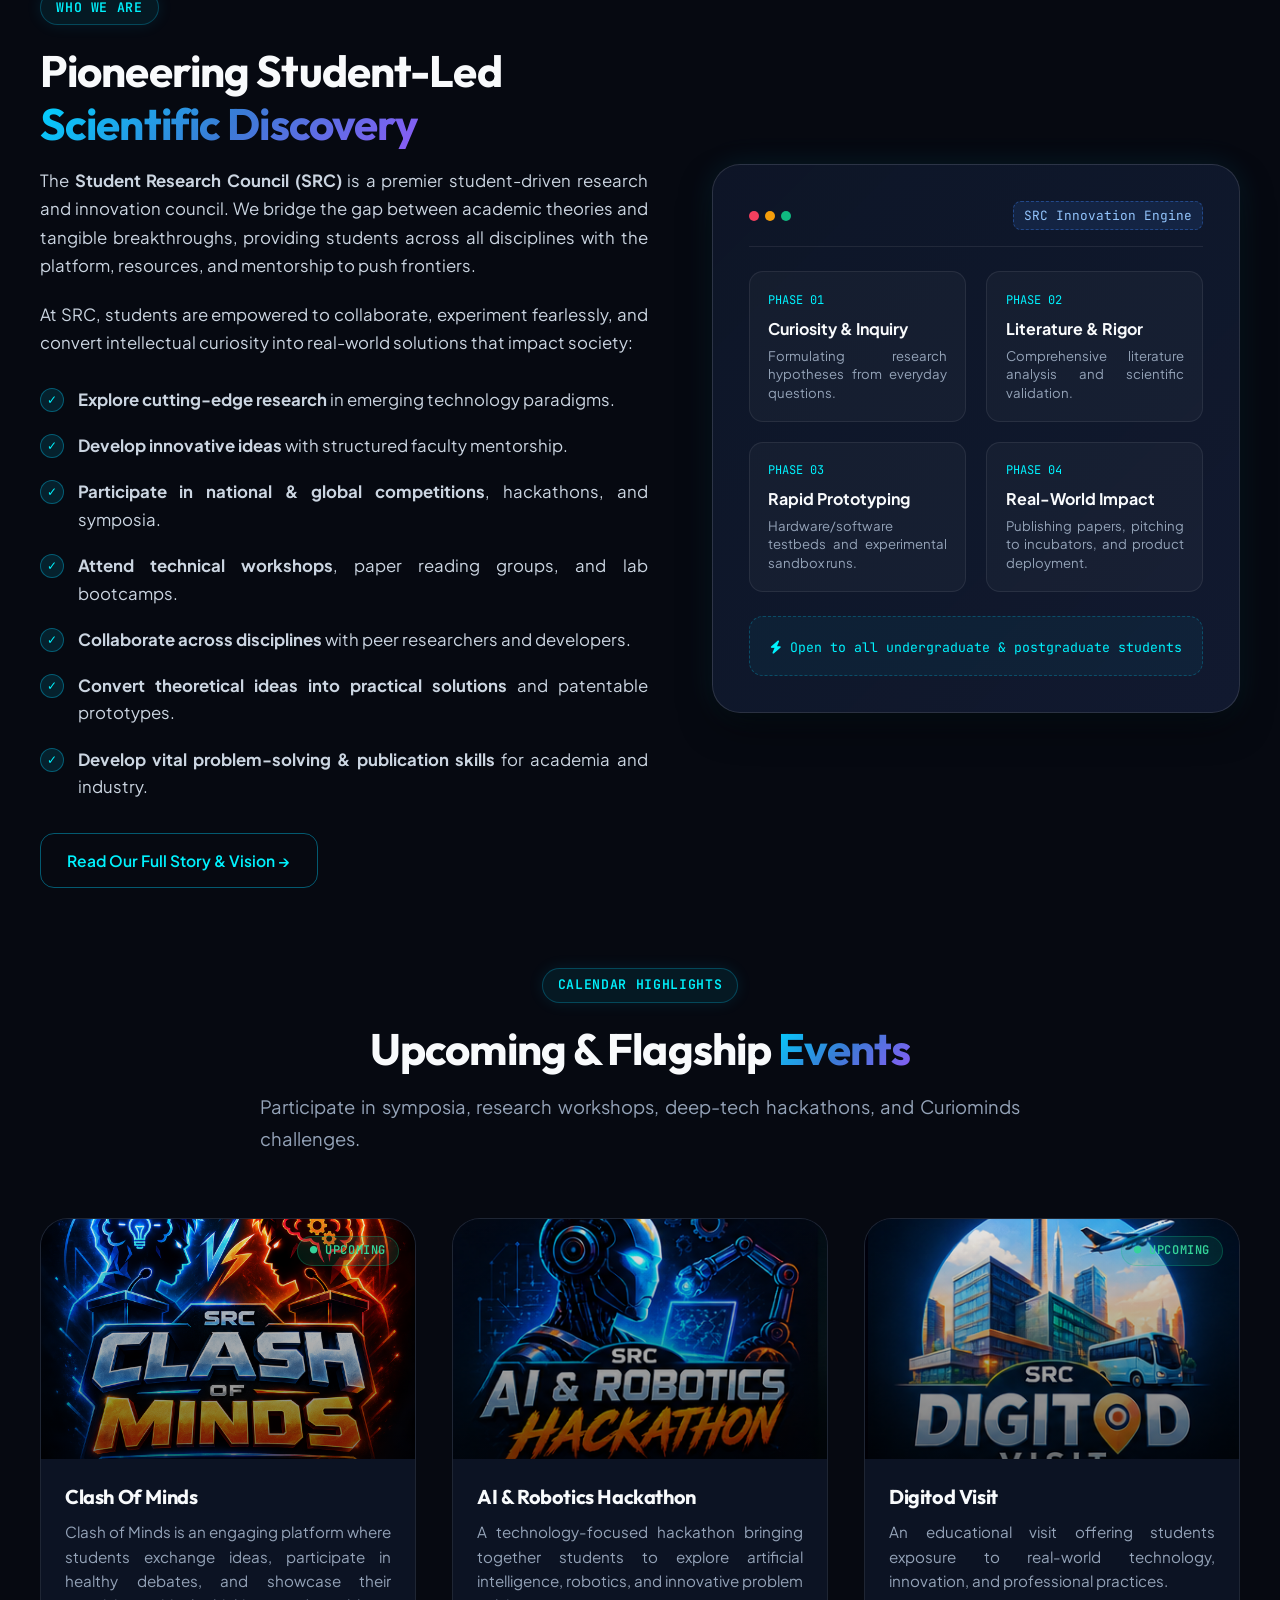
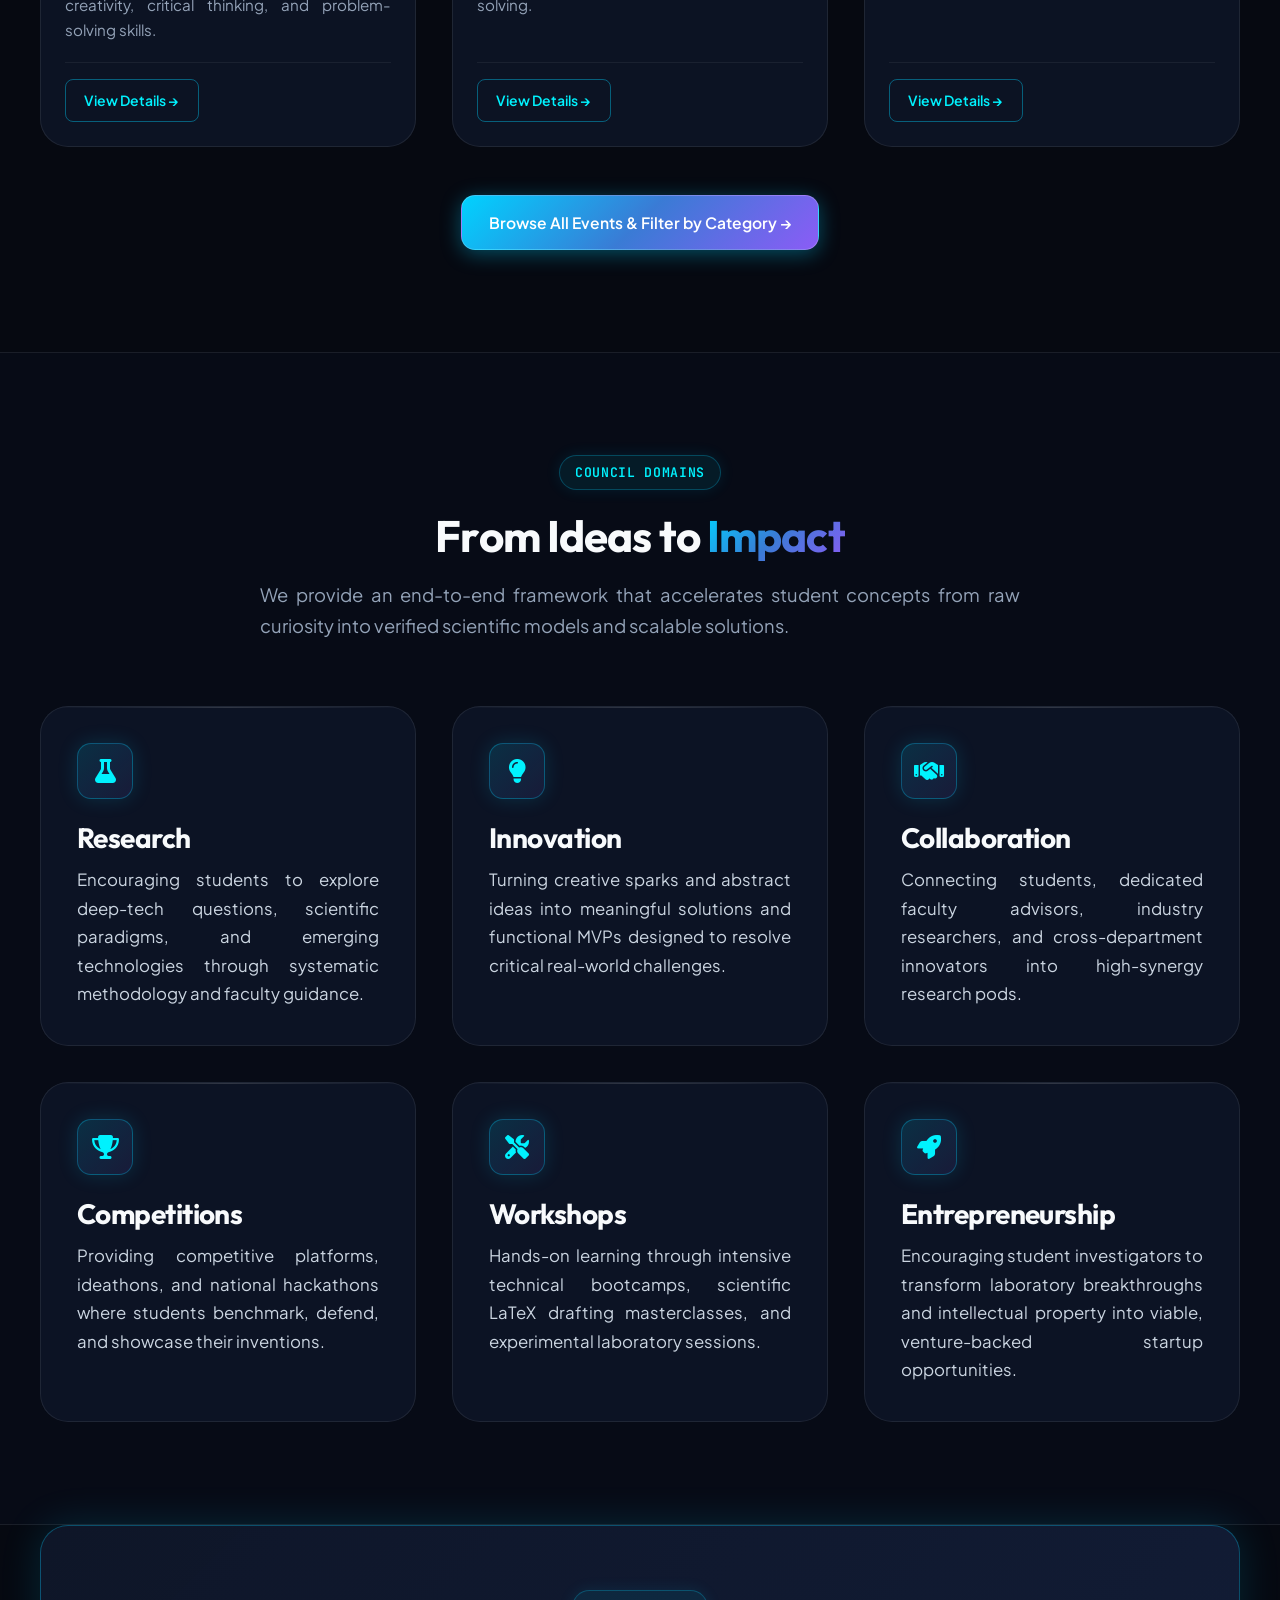
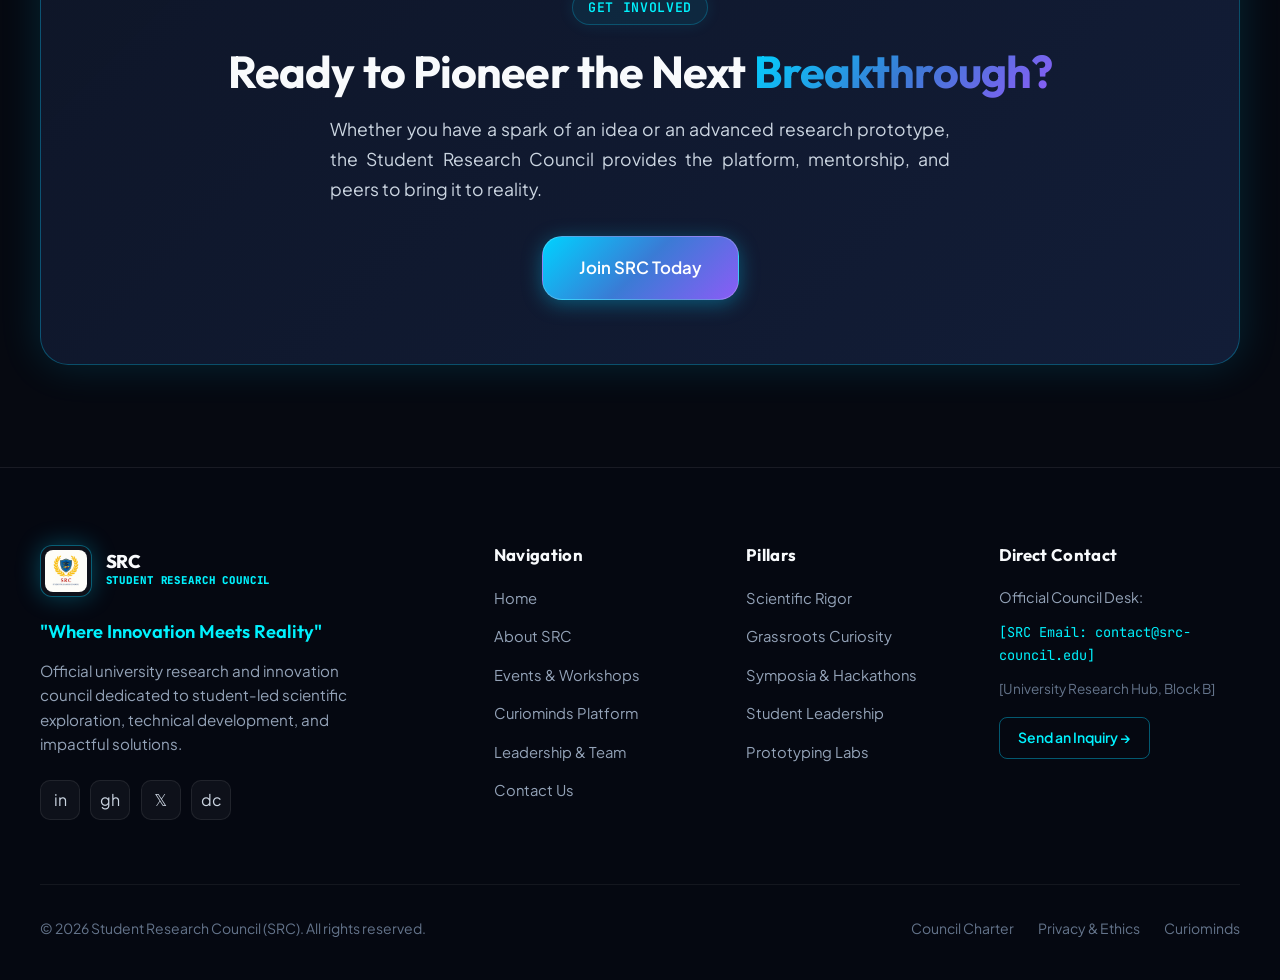
==== commit 400ef831: "Add files via upload" ====
--- a/index.html
+++ b/index.html
@@ -367,8 +367,8 @@
            <article class="event-card reveal reveal-delay-2">
 <div class="event-card-media">
   <img 
-    src="event-img/binary-battles.png"
-    alt="Binary Battles"
+    src="event-img/clashofminds.png"
+    alt="Clash Of Minds"
     class="event-card-image"
   >
 
@@ -380,8 +380,8 @@
 </div>
             <div class="event-card-body">
               
-              <h3 class="event-title">Binary Battles</h3>
-              <p class="event-desc">A competitive technical challenge designed to test students' logical thinking, problem-solving, and technical skills.</p>
+              <h3 class="event-title">Clash Of Minds</h3>
+              <p class="event-desc">Clash of Minds is an engaging platform where students exchange ideas, participate in healthy debates, and showcase their creativity, critical thinking, and problem-solving skills.</p>
               <div class="event-card-footer">
                
                 <a href="events.html" class="btn btn-outline btn-sm">View Details →</a>
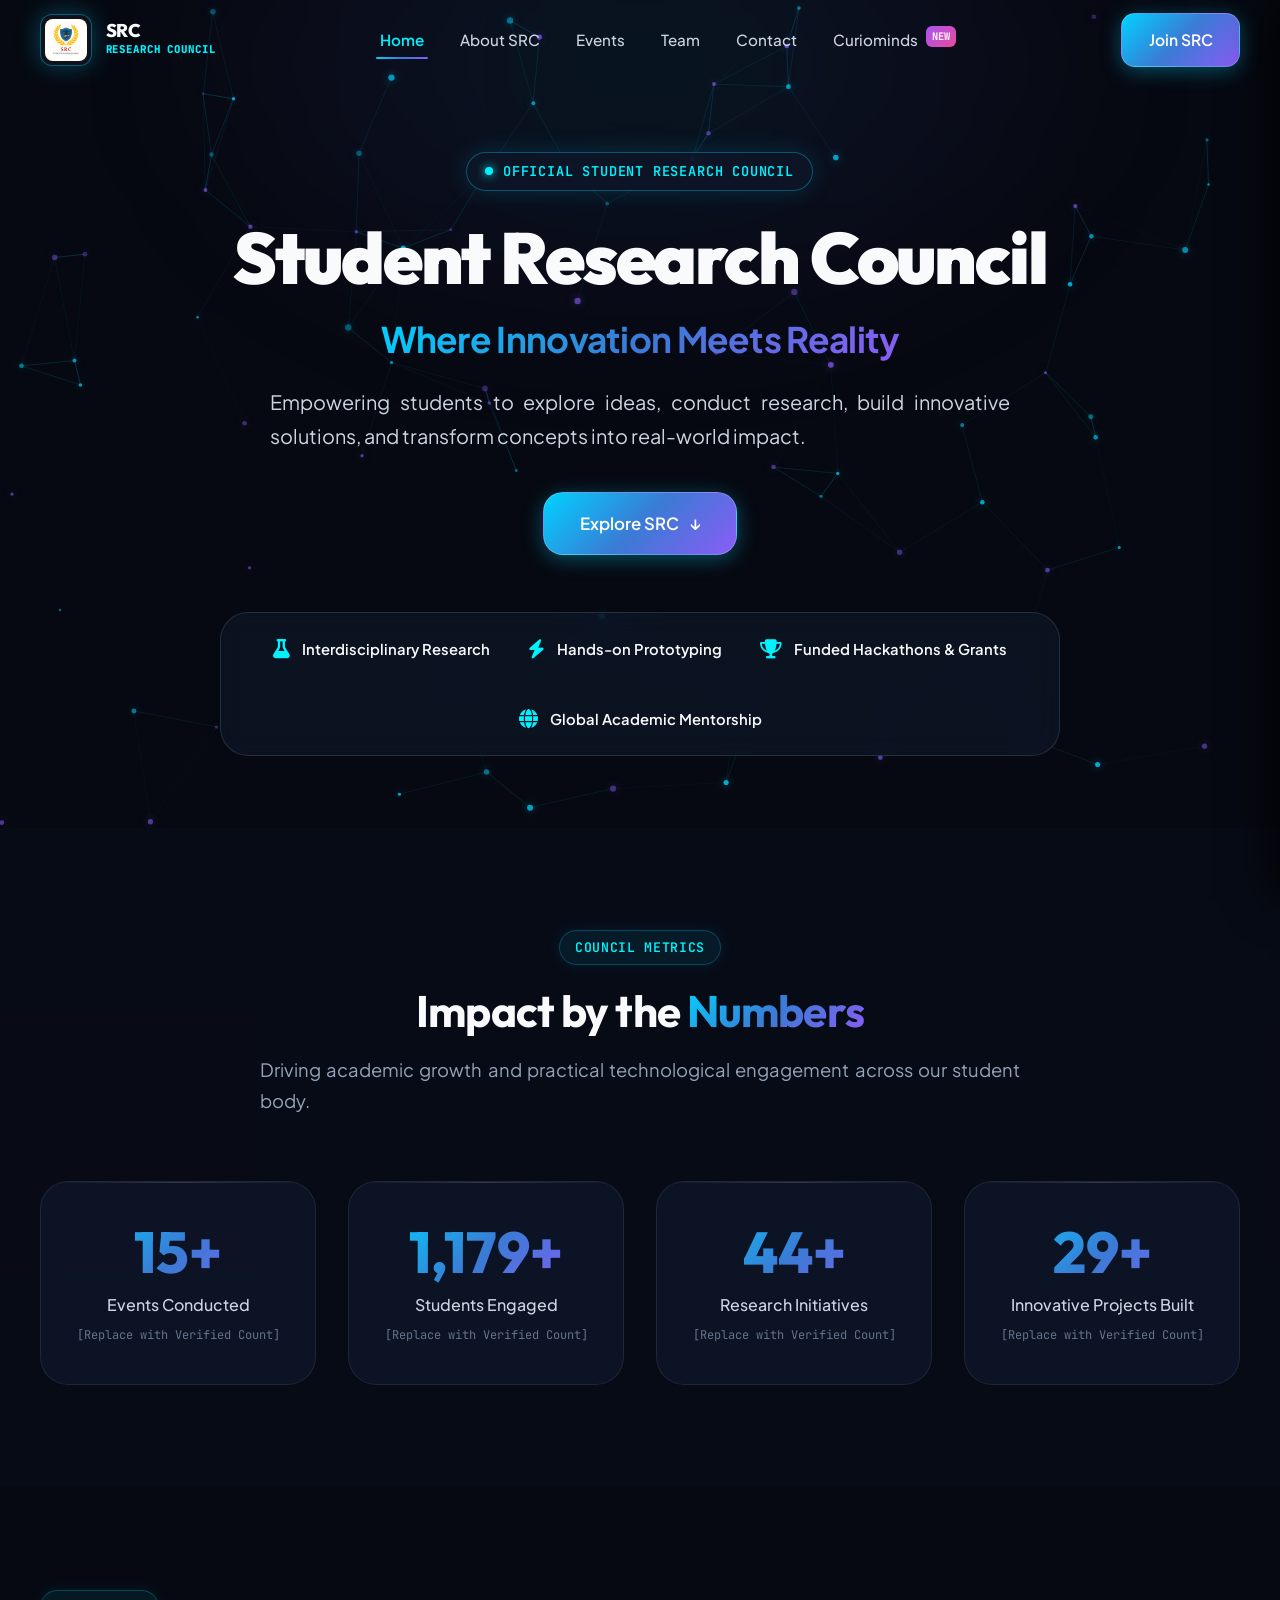
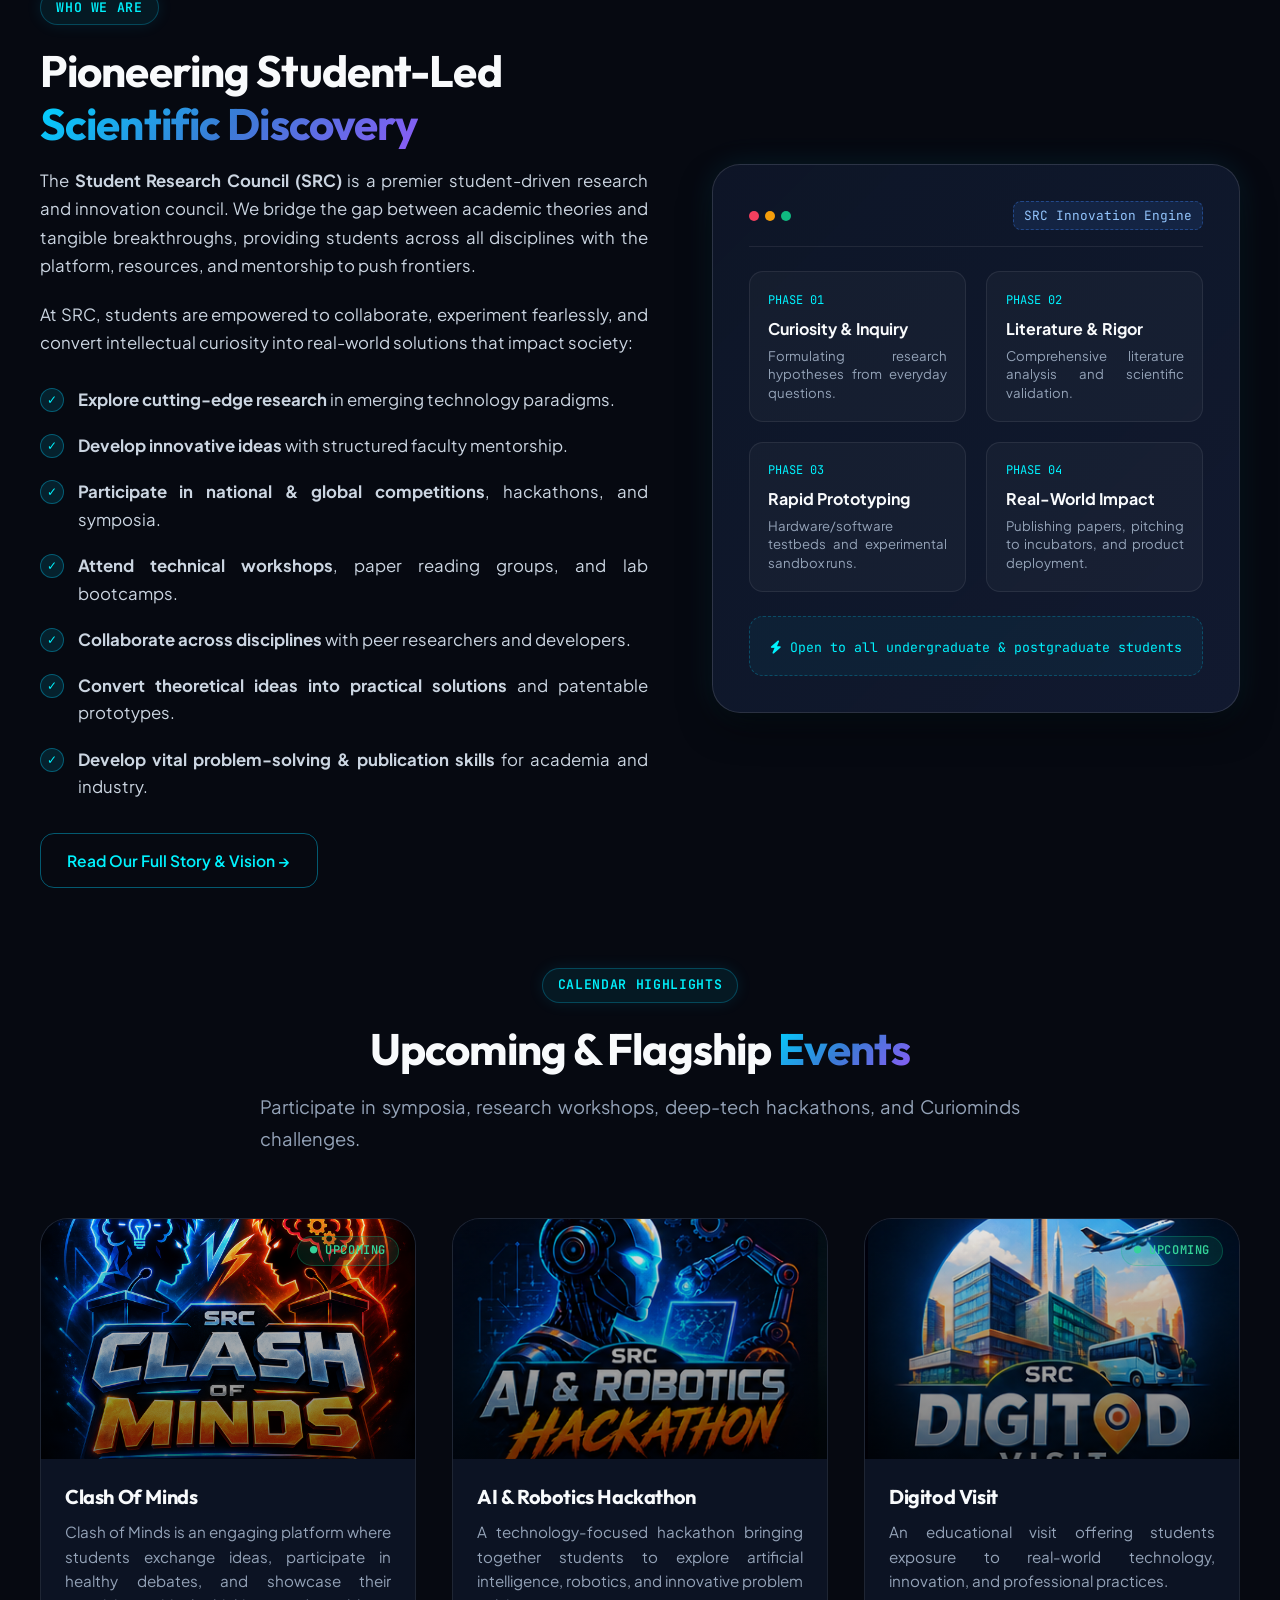
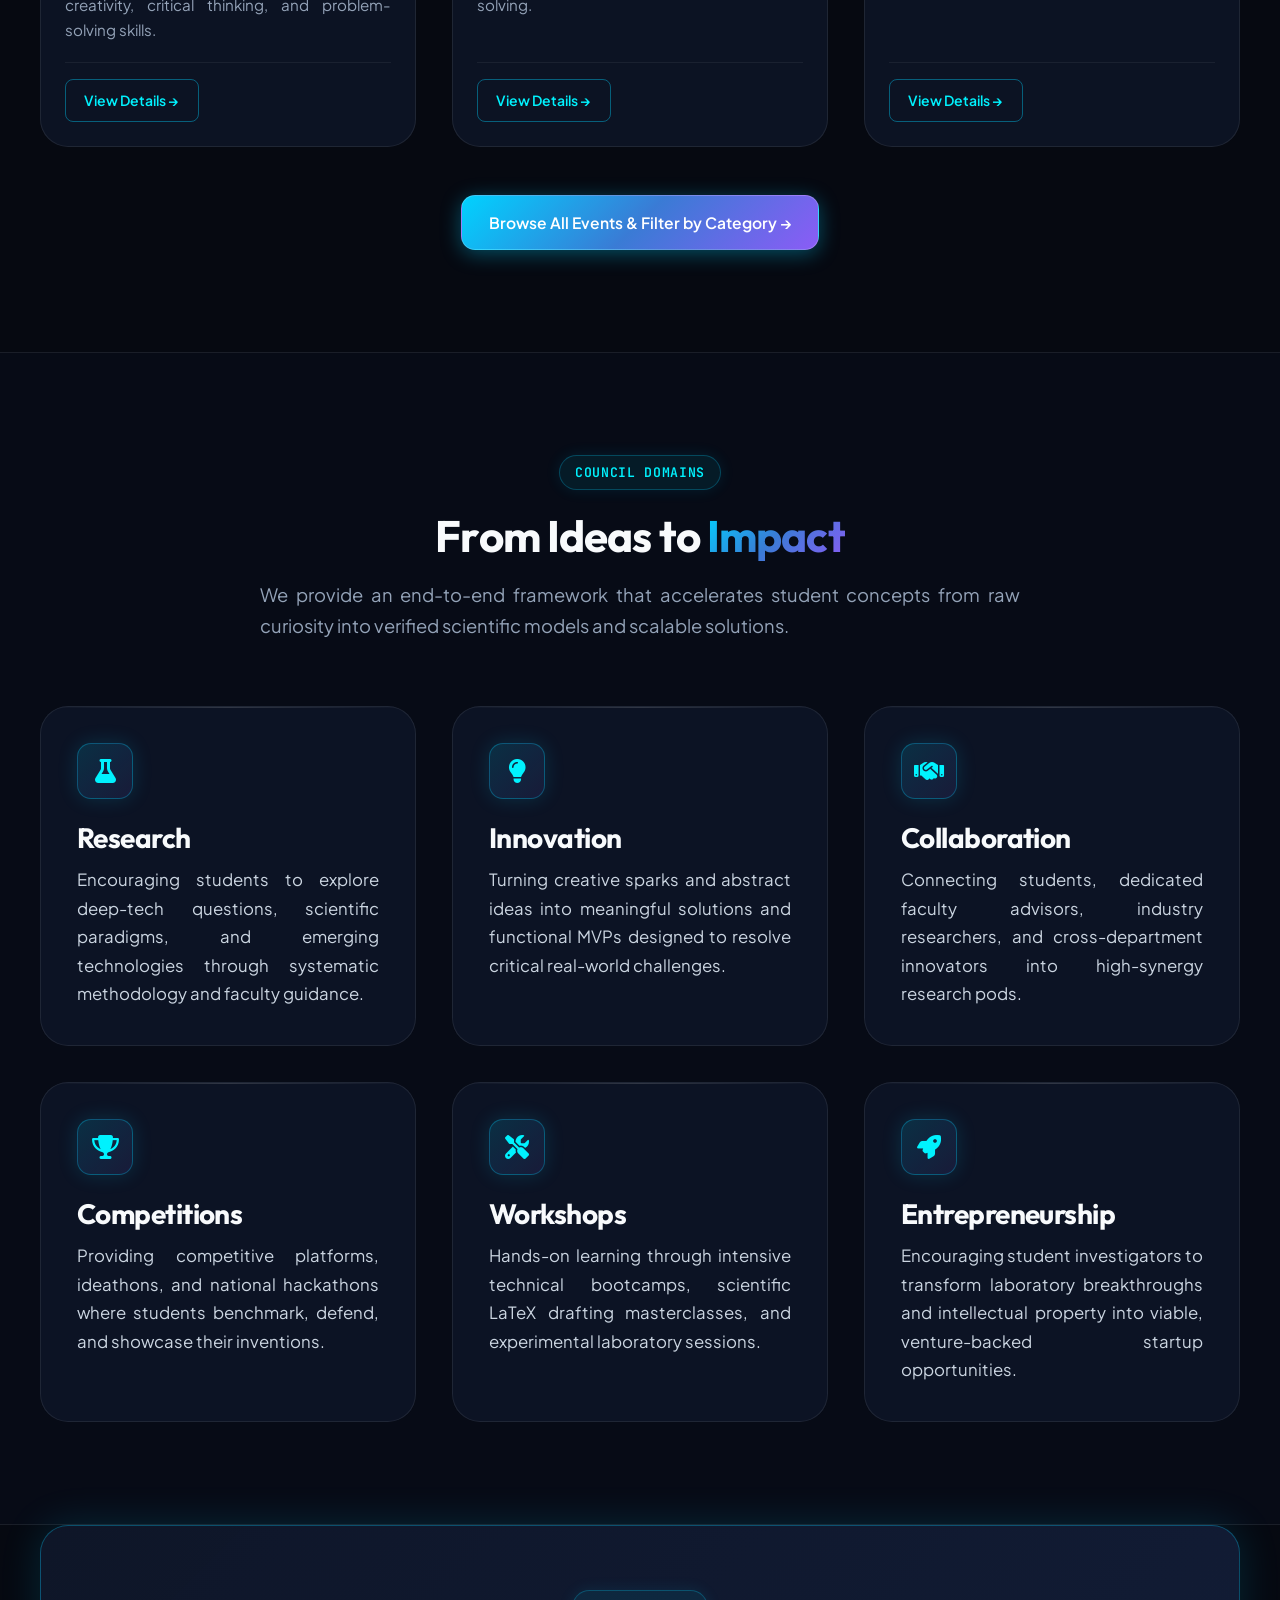
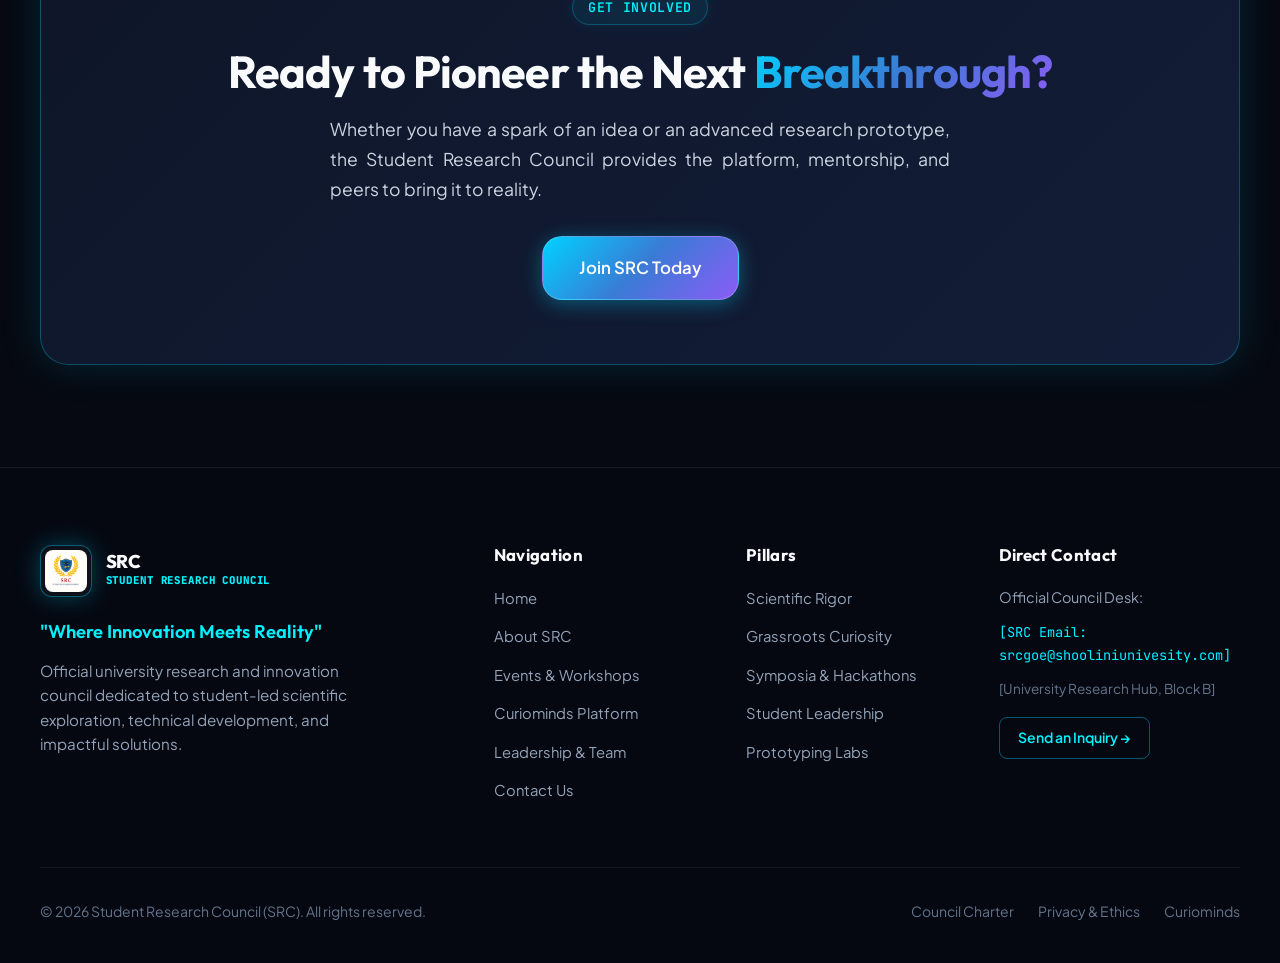
==== commit 3f9b7301: "Add files via upload" ====
--- a/index.html
+++ b/index.html
@@ -115,7 +115,7 @@
 
       <!-- Nav Actions -->
       <div class="nav-actions">
-        <a href="contact.html" class="btn btn-primary btn-sm btn-shimmer btn-desktop-only">Join SRC →</a>
+         <a href="joinus.html" class="btn btn-primary ...">Join SRC</a>
         <!-- Hamburger Menu Button -->
         <button class="menu-toggle" aria-label="Toggle navigation menu" aria-expanded="false">
           <span></span>
@@ -568,12 +568,7 @@
           <p class="footer-bio">
             Official university research and innovation council dedicated to student-led scientific exploration, technical development, and impactful solutions.
           </p>
-          <div class="social-links-grid">
-            <a href="#" class="social-icon-btn" aria-label="LinkedIn">in</a>
-            <a href="#" class="social-icon-btn" aria-label="GitHub">gh</a>
-            <a href="#" class="social-icon-btn" aria-label="Twitter">𝕏</a>
-            <a href="#" class="social-icon-btn" aria-label="Discord">dc</a>
-          </div>
+         
         </div>
 
         <!-- Quick Links -->
@@ -608,7 +603,7 @@
             Official Council Desk:
           </p>
           <div style="font-family: var(--font-mono); font-size: 0.85rem; color: var(--color-cyan); margin-bottom: 0.75rem;">
-            [SRC Email: contact@src-council.edu]
+            [SRC Email: srcgoe@shooliniunivesity.com]
           </div>
           <div style="font-size: 0.85rem; color: var(--text-subtle); margin-bottom: 1rem;">
             [University Research Hub, Block B]
--- a/css/pages.css
+++ b/css/pages.css
@@ -1754,4 +1754,1017 @@
     rgba(0, 0, 0, 0.55)
   );
   pointer-events: none;
+}
+
+/* ============================================================
+   PRESIDENT & VICE PRESIDENT
+============================================================ */
+
+.leadership-section {
+    background: #f8f5ed;
+    padding: 2.5rem 0 3rem;
+}
+
+.leadership-grid {
+    display: grid;
+    grid-template-columns: repeat(2, 1fr);
+    gap: 4rem;
+}
+
+.leadership-person {
+    display: flex;
+    align-items: center;
+    gap: 1.2rem;
+}
+
+.leadership-photo {
+    width: 105px;
+    height: 105px;
+    flex-shrink: 0;
+
+    border-radius: 50%;
+    overflow: hidden;
+
+    background: #e7e1d4;
+
+    border: 3px solid rgba(9, 41, 87, 0.12);
+}
+
+.leadership-photo img {
+    width: 100%;
+    height: 100%;
+    object-fit: cover;
+}
+
+.leadership-info {
+    min-width: 0;
+}
+
+.leadership-role {
+    display: inline-block;
+
+    margin-bottom: 0.35rem;
+
+    font-family: var(--font-mono);
+    font-size: 0.72rem;
+    font-weight: 700;
+
+    letter-spacing: 0.12em;
+
+    color: #477691;
+}
+
+.leadership-info h3 {
+    margin: 0 0 0.35rem;
+
+    color: #092957;
+
+    font-family: Arial, sans-serif;
+    font-size: 1.2rem;
+    font-weight: 700;
+}
+
+.leadership-info p {
+    margin: 0;
+
+    color: #48627d;
+
+    font-family: Arial, sans-serif;
+    font-size: 0.9rem;
+}
+
+
+/* ============================================================
+   TEAM DROPDOWN SELECTOR
+============================================================ */
+
+.team-selector {
+    position: relative;
+    max-width: 600px;
+    margin: 2rem auto 2.5rem;
+    z-index: 50;
+}
+
+.team-selector-button {
+    width: 100%;
+
+    display: flex;
+    align-items: center;
+    justify-content: space-between;
+
+    padding: 1rem 1.25rem;
+
+    background: #ffffff;
+
+    border: 1px solid rgba(9, 41, 87, 0.15);
+    border-radius: 14px;
+
+    cursor: pointer;
+
+    text-align: left;
+
+    box-shadow: 0 8px 24px rgba(9, 41, 87, 0.08);
+
+    transition:
+        transform 0.2s ease,
+        box-shadow 0.2s ease,
+        border-color 0.2s ease;
+}
+
+.team-selector-button:hover {
+    transform: translateY(-2px);
+
+    border-color: rgba(0, 210, 255, 0.45);
+
+    box-shadow:
+        0 12px 30px rgba(9, 41, 87, 0.12),
+        0 0 20px rgba(0, 210, 255, 0.08);
+}
+
+.selector-small {
+    display: block;
+
+    margin-bottom: 0.15rem;
+
+    font-family: var(--font-mono);
+    font-size: 0.65rem;
+    font-weight: 700;
+
+    letter-spacing: 0.14em;
+
+    color: #477691;
+}
+
+.selector-title {
+    display: block;
+
+    color: #092957;
+
+    font-family: Arial, sans-serif;
+    font-size: 1rem;
+    font-weight: 700;
+}
+
+.selector-arrow {
+    display: flex;
+
+    align-items: center;
+    justify-content: center;
+
+    width: 35px;
+    height: 35px;
+
+    border-radius: 50%;
+
+    background: #f2f6fa;
+
+    color: #092957;
+
+    font-size: 1.4rem;
+
+    transition: transform 0.25s ease;
+}
+
+.team-selector.open .selector-arrow {
+    transform: rotate(180deg);
+}
+
+
+/* ============================================================
+   DROPDOWN
+============================================================ */
+
+.team-dropdown {
+    position: absolute;
+
+    top: calc(100% + 0.65rem);
+    left: 0;
+    right: 0;
+
+    padding: 0.5rem;
+
+    background: rgba(255, 255, 255, 0.98);
+
+    border: 1px solid rgba(9, 41, 87, 0.12);
+    border-radius: 14px;
+
+    box-shadow:
+        0 18px 45px rgba(9, 41, 87, 0.16);
+
+    opacity: 0;
+    visibility: hidden;
+
+    transform: translateY(-8px);
+
+    transition:
+        opacity 0.2s ease,
+        transform 0.2s ease,
+        visibility 0.2s ease;
+}
+
+.team-selector.open .team-dropdown {
+    opacity: 1;
+    visibility: visible;
+
+    transform: translateY(0);
+}
+
+
+/* ============================================================
+   DROPDOWN OPTIONS
+============================================================ */
+
+.team-option {
+    width: 100%;
+
+    display: flex;
+    align-items: center;
+
+    gap: 0.85rem;
+
+    padding: 0.85rem 0.9rem;
+
+    background: transparent;
+
+    border-radius: 10px;
+
+    cursor: pointer;
+
+    text-align: left;
+
+    transition:
+        background 0.18s ease,
+        transform 0.18s ease;
+}
+
+.team-option:hover {
+    background: #f2f7fa;
+
+    transform: translateX(3px);
+}
+
+.option-icon {
+    width: 38px;
+    height: 38px;
+
+    display: flex;
+    align-items: center;
+    justify-content: center;
+
+    flex-shrink: 0;
+
+    border-radius: 10px;
+
+    background: #edf5f8;
+
+    color: #477691;
+
+    font-size: 1rem;
+}
+
+.team-option strong {
+    display: block;
+
+    margin-bottom: 0.15rem;
+
+    color: #092957;
+
+    font-family: Arial, sans-serif;
+    font-size: 0.95rem;
+}
+
+.team-option small {
+    display: block;
+
+    color: #71849a;
+
+    font-family: Arial, sans-serif;
+    font-size: 0.75rem;
+}
+
+
+/* ============================================================
+   DEFAULT PLACEHOLDER
+============================================================ */
+
+.team-selection-placeholder {
+    max-width: 650px;
+
+    margin: 0 auto 2rem;
+
+    padding: 3rem 2rem;
+
+    text-align: center;
+
+    background: #fafafa;
+
+    border: 1px dashed rgba(9, 41, 87, 0.18);
+
+    border-radius: 16px;
+}
+
+.placeholder-icon {
+    width: 55px;
+    height: 55px;
+
+    display: flex;
+    align-items: center;
+    justify-content: center;
+
+    margin: 0 auto 1rem;
+
+    border-radius: 50%;
+
+    background: #edf5f8;
+
+    color: #477691;
+
+    font-size: 1.4rem;
+}
+
+.team-selection-placeholder h3 {
+    margin-bottom: 0.4rem;
+
+    color: #092957;
+
+    font-family: Arial, sans-serif;
+    font-size: 1.25rem;
+}
+
+.team-selection-placeholder p {
+    margin: 0;
+
+    color: #71849a;
+
+    font-size: 0.9rem;
+}
+
+
+/* ============================================================
+   TEAM PANELS
+============================================================ */
+
+.team-panel {
+    display: none;
+
+    margin-top: 1.5rem;
+
+    animation: teamPanelIn 0.35s ease forwards;
+}
+
+.team-panel.active {
+    display: block;
+}
+
+@keyframes teamPanelIn {
+
+    from {
+        opacity: 0;
+        transform: translateY(12px);
+    }
+
+    to {
+        opacity: 1;
+        transform: translateY(0);
+    }
+
+}
+
+
+/* ============================================================
+   PANEL HEADER
+============================================================ */
+
+.team-panel-header {
+    display: flex;
+    align-items: center;
+    justify-content: space-between;
+
+    margin-bottom: 1.25rem;
+
+    padding: 1rem 1.25rem;
+
+    border-radius: 12px;
+
+    background: #faf7ef;
+}
+
+.panel-label {
+    display: block;
+
+    margin-bottom: 0.25rem;
+
+    font-family: var(--font-mono);
+    font-size: 0.65rem;
+    font-weight: 700;
+
+    letter-spacing: 0.12em;
+
+    color: #477691;
+}
+
+.team-panel-header h3 {
+    margin: 0;
+
+    color: #092957;
+
+    font-family: Arial, sans-serif;
+    font-size: 1.35rem;
+}
+
+
+/* ============================================================
+   MEMBER CARD GRID
+============================================================ */
+
+.members-card-grid {
+    display: grid;
+
+    grid-template-columns: repeat(2, 1fr);
+
+    gap: 0.75rem;
+}
+
+.member-card {
+    display: flex;
+    align-items: center;
+
+    gap: 0.9rem;
+
+    min-height: 80px;
+
+    padding: 0.85rem 1rem;
+
+    background: #faf7ef;
+
+    border: 1px solid rgba(9, 41, 87, 0.06);
+
+    border-radius: 12px;
+
+    transition:
+        transform 0.2s ease,
+        box-shadow 0.2s ease,
+        border-color 0.2s ease;
+}
+
+.member-card:hover {
+    transform: translateY(-3px);
+
+    border-color: rgba(0, 210, 255, 0.25);
+
+    box-shadow:
+        0 8px 22px rgba(9, 41, 87, 0.09);
+}
+
+.member-card img {
+    width: 60px;
+    height: 60px;
+
+    flex-shrink: 0;
+
+    border-radius: 50%;
+
+    object-fit: cover;
+
+    background: #e8e3d9;
+}
+
+.member-card-info {
+    min-width: 0;
+}
+
+.member-card-info h4 {
+    margin: 0 0 0.25rem;
+
+    color: #092957;
+
+    font-family: Arial, sans-serif;
+    font-size: 0.95rem;
+    font-weight: 700;
+}
+
+.member-card-info p {
+    margin: 0;
+
+    color: #71849a;
+
+    font-family: Arial, sans-serif;
+    font-size: 0.78rem;
+
+    line-height: 1.4;
+}
+
+
+/* ============================================================
+   MOBILE
+============================================================ */
+
+@media (max-width: 700px) {
+
+    .leadership-grid {
+        grid-template-columns: 1fr;
+        gap: 2rem;
+    }
+
+    .leadership-person {
+        gap: 1rem;
+    }
+
+    .leadership-photo {
+        width: 85px;
+        height: 85px;
+    }
+
+    .team-selector {
+        margin-top: 1.5rem;
+    }
+
+    .members-card-grid {
+        grid-template-columns: 1fr;
+    }
+
+    .team-selection-placeholder {
+        padding: 2.5rem 1.25rem;
+    }
+
+}
+
+/* ============================================================
+   EVENT STATUS NAVIGATION
+   ============================================================ */
+
+.event-status-nav {
+  display: flex;
+  justify-content: center;
+  align-items: center;
+  gap: 1rem;
+  margin: 2.5rem auto 3rem;
+  padding: 0.5rem;
+
+  width: fit-content;
+
+  background: rgba(15, 23, 42, 0.65);
+  border: 1px solid var(--border-glass);
+  border-radius: var(--radius-full);
+
+  backdrop-filter: blur(14px);
+  box-shadow: var(--shadow-md);
+}
+
+
+.event-status-btn {
+  display: inline-flex;
+  align-items: center;
+  justify-content: center;
+
+  gap: 0.6rem;
+
+  padding: 0.8rem 1.4rem;
+
+  border-radius: var(--radius-full);
+
+  color: var(--text-secondary);
+
+  font-size: 0.9rem;
+  font-weight: 700;
+
+  border: 1px solid transparent;
+
+  transition:
+    all var(--transition-normal);
+}
+
+
+.event-status-btn:hover {
+  color: var(--text-main);
+
+  background: rgba(0, 210, 255, 0.08);
+
+  border-color: rgba(0, 210, 255, 0.25);
+
+  transform: translateY(-2px);
+}
+
+
+.event-status-btn.active {
+  color: var(--text-main);
+
+  background: linear-gradient(
+    135deg,
+    rgba(0, 210, 255, 0.16),
+    rgba(139, 92, 246, 0.16)
+  );
+
+  border-color: rgba(0, 210, 255, 0.35);
+
+  box-shadow:
+    0 0 20px rgba(0, 210, 255, 0.12);
+}
+
+
+/* ============================================================
+   EVENT STATUS SECTIONS
+   ============================================================ */
+
+.events-status-section {
+  width: 100%;
+  margin-bottom: 4rem;
+}
+
+
+.events-status-heading {
+  margin-bottom: 1.75rem;
+}
+
+
+.events-status-heading h2 {
+  margin: 0.65rem 0 0.5rem;
+}
+
+
+.events-status-heading p {
+  color: var(--text-secondary);
+  margin: 0;
+}
+
+
+/* Completed section gets a little more spacing */
+
+.completed-events-section {
+  padding-top: 1rem;
+  border-top: 1px solid var(--border-subtle);
+}
+
+
+/* ============================================================
+   MOBILE
+   ============================================================ */
+
+@media (max-width: 600px) {
+
+  .event-status-nav {
+    width: 100%;
+    max-width: 420px;
+
+    gap: 0.35rem;
+
+    margin-top: 2rem;
+    margin-bottom: 2.5rem;
+  }
+
+
+  .event-status-btn {
+    flex: 1;
+
+    padding: 0.75rem 0.8rem;
+
+    font-size: 0.8rem;
+  }
+
+
+  .event-status-btn span {
+    display: none;
+  }
+
+
+  .events-status-section {
+    margin-bottom: 3rem;
+  }
+
+}
+
+/* ============================================================
+   ADMIN QUERY MANAGEMENT
+   ============================================================ */
+
+.admin-query-section {
+  margin-bottom: 4rem;
+}
+
+
+.admin-query-section-header {
+  display: flex;
+  justify-content: space-between;
+  align-items: flex-end;
+  gap: 1rem;
+  margin-bottom: 1.5rem;
+  flex-wrap: wrap;
+}
+
+
+.admin-query-section-header h2 {
+  margin: 0.5rem 0;
+}
+
+
+.admin-query-section-header p {
+  color: var(--text-muted);
+  margin: 0;
+}
+
+
+.admin-query-count {
+  min-width: 42px;
+  height: 42px;
+
+  display: flex;
+  align-items: center;
+  justify-content: center;
+
+  border-radius: 50%;
+
+  background: rgba(0, 210, 255, 0.1);
+  border: 1px solid rgba(0, 210, 255, 0.3);
+
+  color: var(--color-cyan);
+
+  font-family: var(--font-mono);
+  font-weight: 700;
+}
+
+
+.resolved-count {
+  color: var(--color-emerald);
+  border-color: rgba(16, 185, 129, 0.3);
+  background: rgba(16, 185, 129, 0.08);
+}
+
+
+.deleted-count {
+  color: var(--color-rose);
+  border-color: rgba(244, 63, 94, 0.3);
+  background: rgba(244, 63, 94, 0.08);
+}
+
+
+.admin-query-list {
+  display: flex;
+  flex-direction: column;
+  gap: 1.25rem;
+}
+
+
+.admin-query-card {
+  margin: 0 !important;
+}
+
+
+.admin-query-header {
+  display: flex;
+  justify-content: space-between;
+  align-items: flex-start;
+  gap: 1rem;
+
+  margin-bottom: 1.25rem;
+
+  flex-wrap: wrap;
+}
+
+
+.admin-query-header h3 {
+  margin-bottom: 0.5rem;
+}
+
+
+.admin-query-date {
+  color: var(--text-subtle);
+  font-size: 0.8rem;
+}
+
+
+.admin-query-info {
+  display: grid;
+
+  grid-template-columns:
+    repeat(
+      auto-fit,
+      minmax(220px, 1fr)
+    );
+
+  gap: 1rem;
+
+  margin-bottom: 1.25rem;
+}
+
+
+.admin-query-info strong,
+.admin-query-message strong {
+  color: var(--text-main);
+}
+
+
+.admin-query-info p {
+  margin-top: 0.3rem;
+}
+
+
+.admin-query-info a {
+  color: var(--color-cyan);
+}
+
+
+.admin-query-message {
+  margin-bottom: 1.5rem;
+}
+
+
+.admin-query-message p {
+  margin-top: 0.5rem;
+
+  color: var(--text-secondary);
+
+  white-space: pre-wrap;
+}
+
+
+/* ============================================================
+   ACTION BUTTONS
+   ============================================================ */
+
+.query-actions {
+  display: flex;
+  gap: 0.75rem;
+
+  padding-top: 1.25rem;
+
+  border-top: 1px solid var(--border-subtle);
+
+  flex-wrap: wrap;
+}
+
+
+.query-action-btn {
+  padding: 0.7rem 1rem;
+
+  border-radius: var(--radius-sm);
+
+  font-size: 0.85rem;
+  font-weight: 700;
+
+  cursor: pointer;
+
+  transition:
+    transform var(--transition-fast),
+    background var(--transition-fast),
+    border-color var(--transition-fast);
+}
+
+
+.query-action-btn:hover {
+  transform: translateY(-2px);
+}
+
+
+.query-action-btn:disabled {
+  opacity: 0.6;
+  cursor: wait;
+  transform: none;
+}
+
+
+/* Resolve */
+
+.resolve-btn {
+  color: var(--color-emerald);
+
+  background: rgba(16, 185, 129, 0.08);
+
+  border: 1px solid rgba(16, 185, 129, 0.3);
+}
+
+
+.resolve-btn:hover {
+  background: rgba(16, 185, 129, 0.15);
+
+  border-color: rgba(16, 185, 129, 0.55);
+}
+
+
+/* Delete */
+
+.delete-btn {
+  color: var(--color-rose);
+
+  background: rgba(244, 63, 94, 0.08);
+
+  border: 1px solid rgba(244, 63, 94, 0.3);
+}
+
+
+.delete-btn:hover {
+  background: rgba(244, 63, 94, 0.15);
+
+  border-color: rgba(244, 63, 94, 0.55);
+}
+
+
+/* ============================================================
+   STATUS BADGES
+   ============================================================ */
+
+.query-status {
+  display: inline-flex;
+
+  align-items: center;
+  justify-content: center;
+
+  width: fit-content;
+
+  padding: 0.55rem 0.9rem;
+
+  border-radius: var(--radius-full);
+
+  font-size: 0.8rem;
+
+  font-weight: 700;
+}
+
+
+.resolved-status {
+  color: var(--color-emerald);
+
+  background: rgba(16, 185, 129, 0.08);
+
+  border: 1px solid rgba(16, 185, 129, 0.3);
+}
+
+
+.deleted-status {
+  color: var(--color-rose);
+
+  background: rgba(244, 63, 94, 0.08);
+
+  border: 1px solid rgba(244, 63, 94, 0.3);
+}
+
+
+/* ============================================================
+   EMPTY STATE
+   ============================================================ */
+
+.admin-empty-card {
+  text-align: center;
+
+  padding: 3rem 1.5rem;
+}
+
+
+.admin-empty-card p {
+  color: var(--text-muted);
+  margin-top: 0.5rem;
+}
+
+
+.admin-empty-icon {
+  width: 50px;
+  height: 50px;
+
+  margin: 0 auto 1rem;
+
+  display: flex;
+  align-items: center;
+  justify-content: center;
+
+  border-radius: 50%;
+
+  color: var(--color-emerald);
+
+  background: rgba(16, 185, 129, 0.1);
+
+  border: 1px solid rgba(16, 185, 129, 0.3);
+
+  font-size: 1.25rem;
+}
+
+
+/* ============================================================
+   MOBILE
+   ============================================================ */
+
+@media (max-width: 600px) {
+
+  .admin-query-section {
+    margin-bottom: 3rem;
+  }
+
+
+  .admin-query-section-header {
+    align-items: flex-start;
+  }
+
+
+  .admin-query-info {
+    grid-template-columns: 1fr;
+  }
+
+
+  .query-actions {
+    flex-direction: column;
+  }
+
+
+  .query-action-btn {
+    width: 100%;
+  }
+
 }
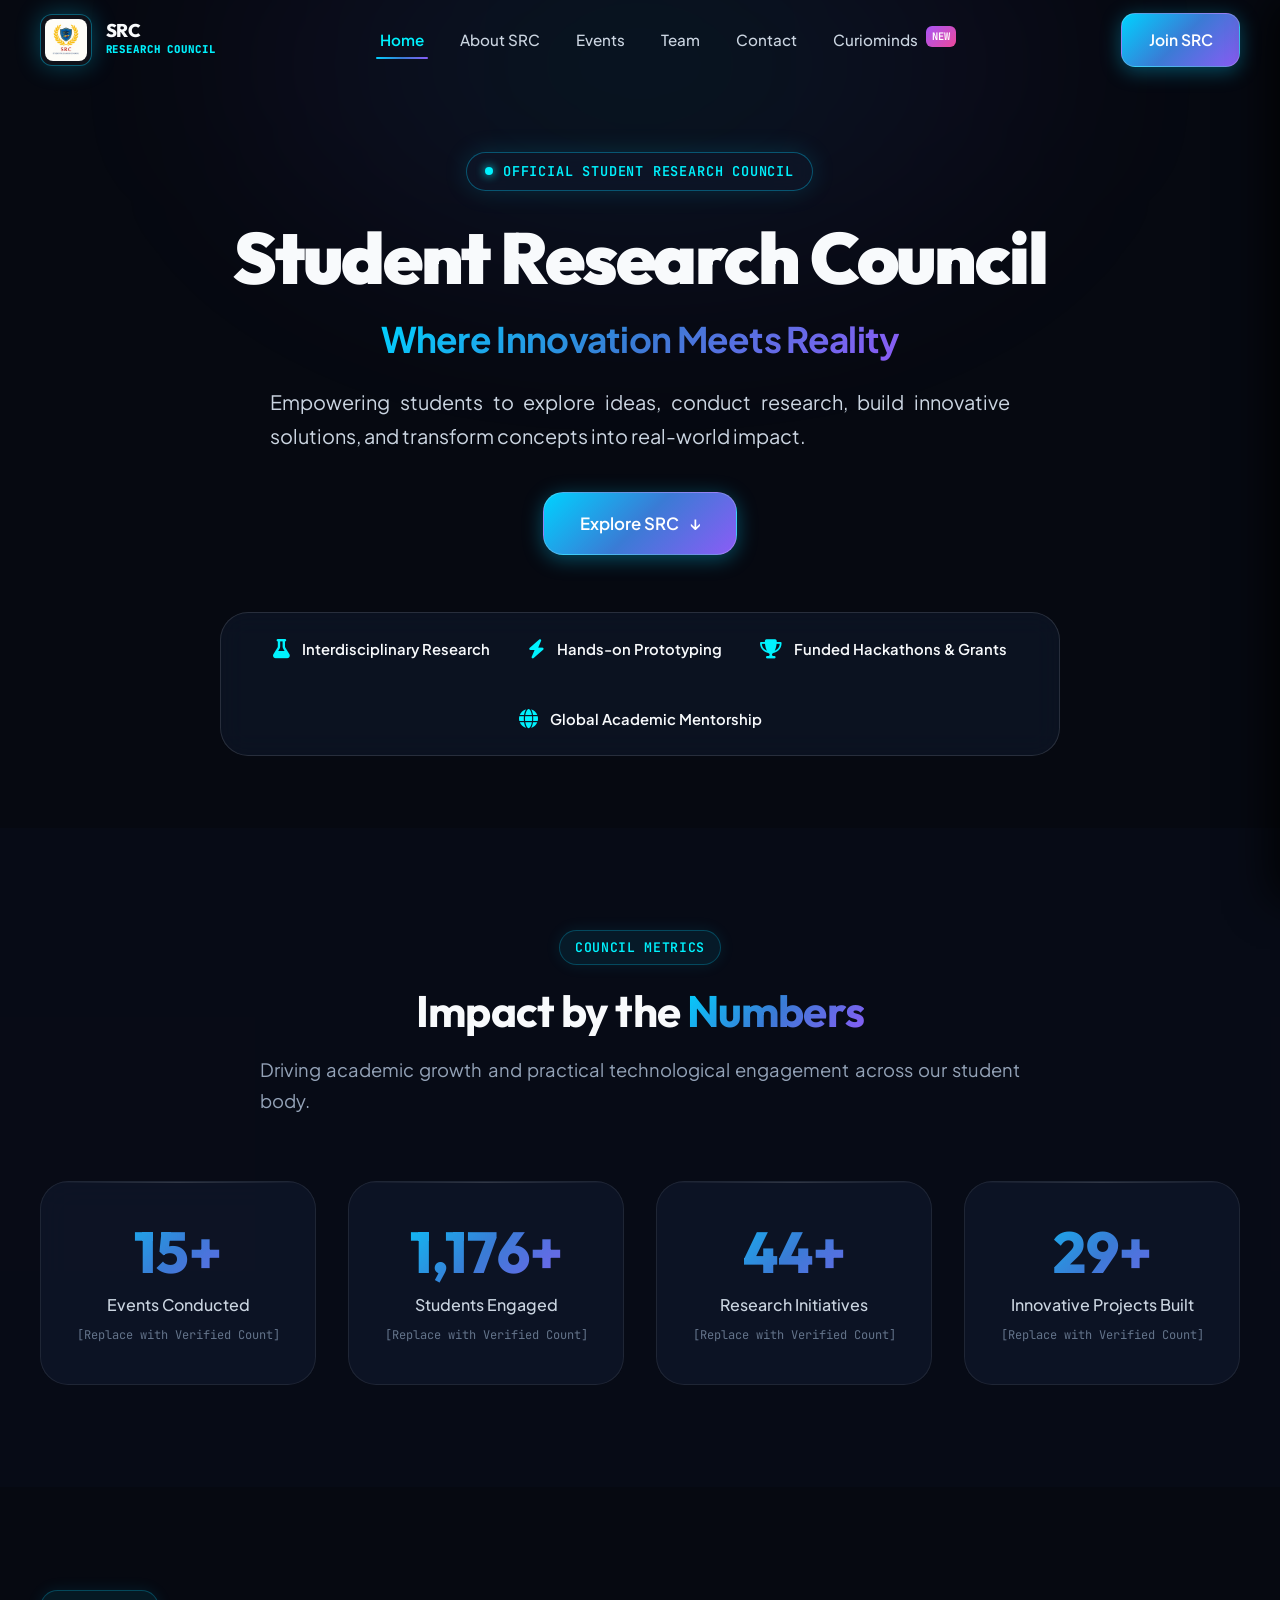
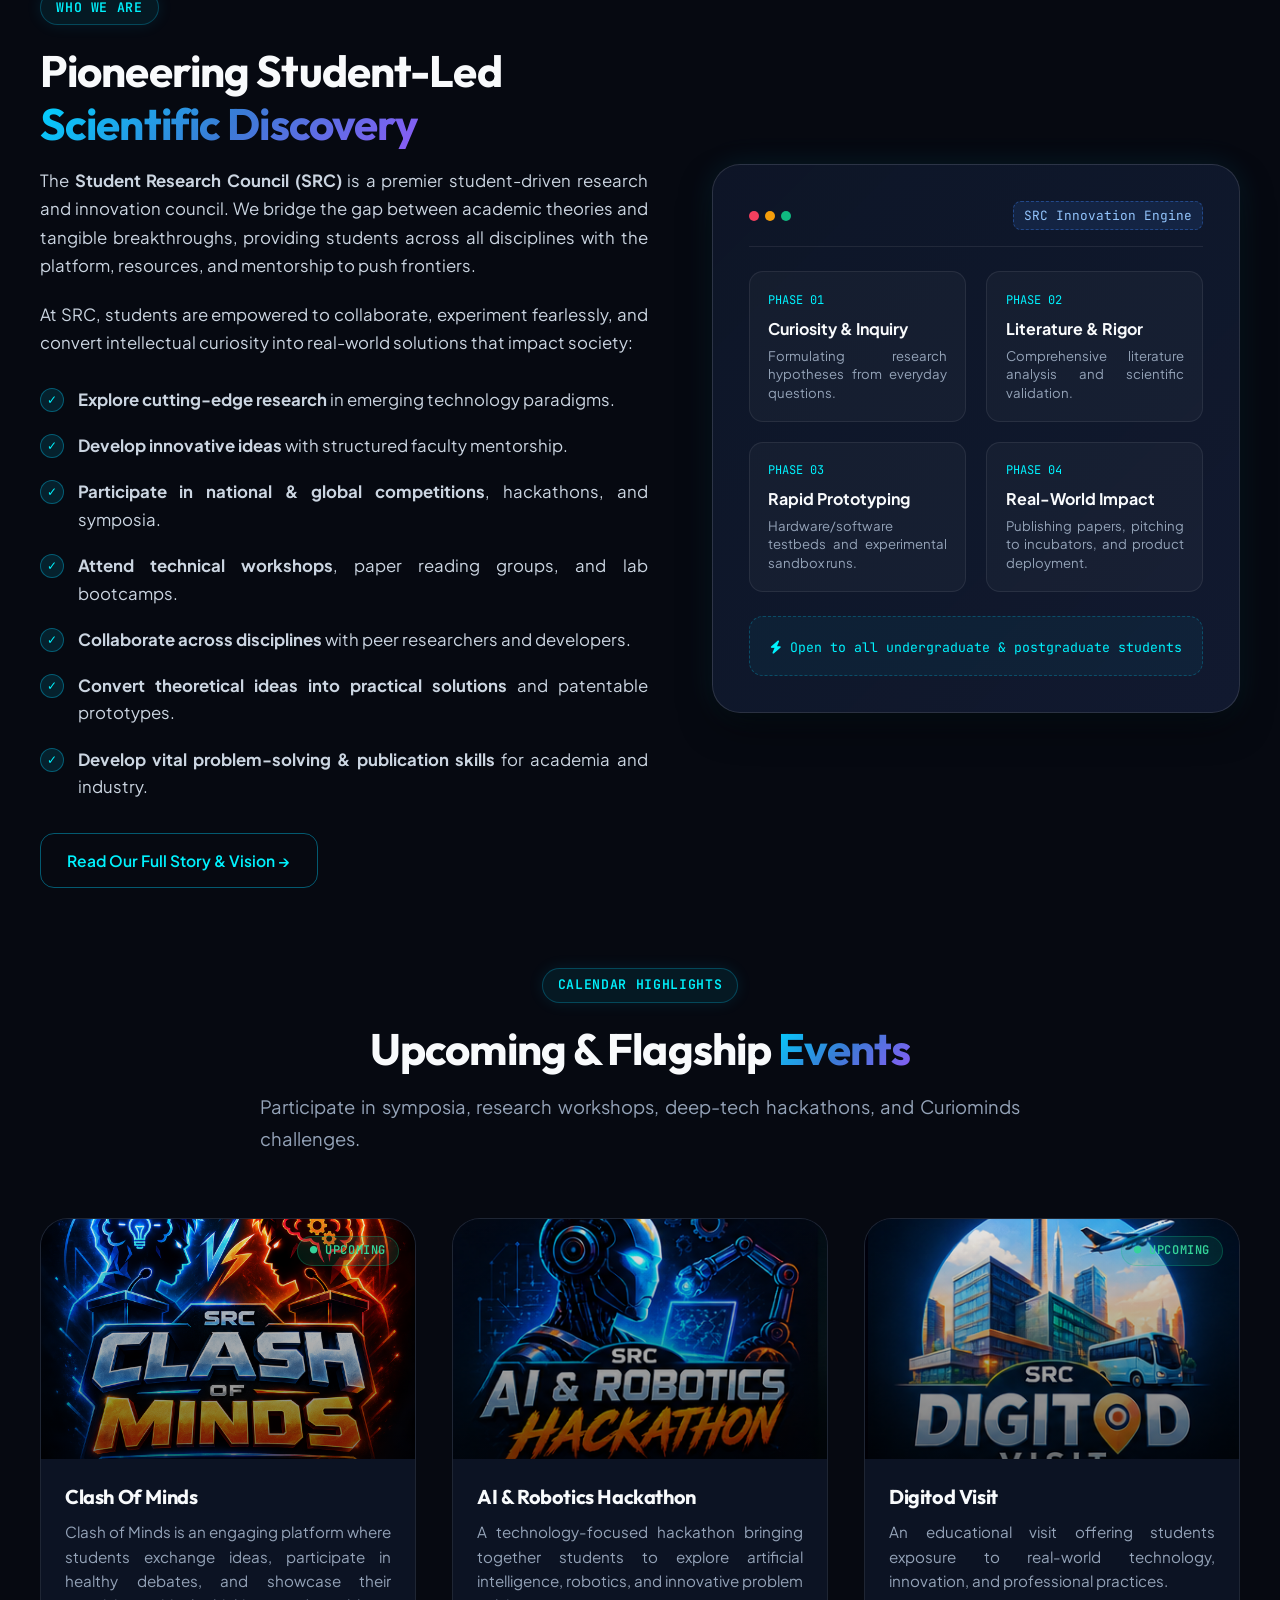
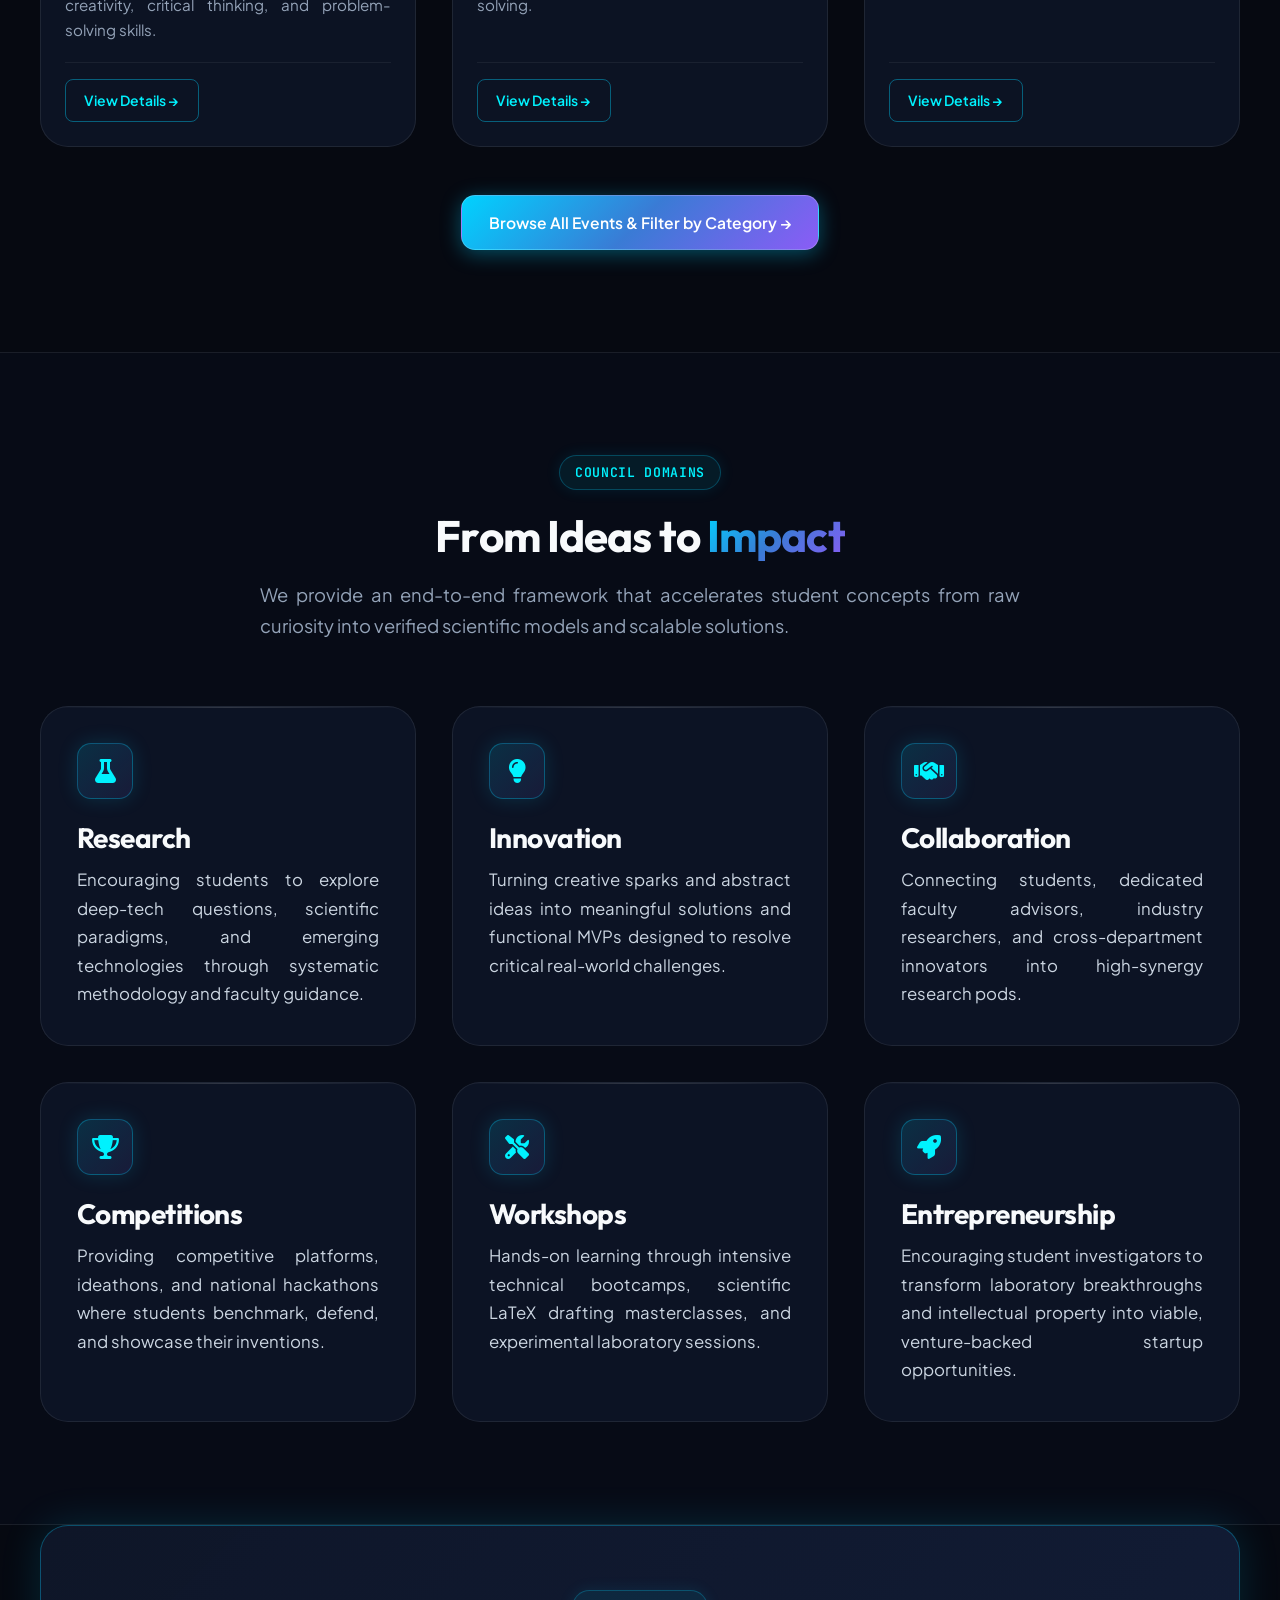
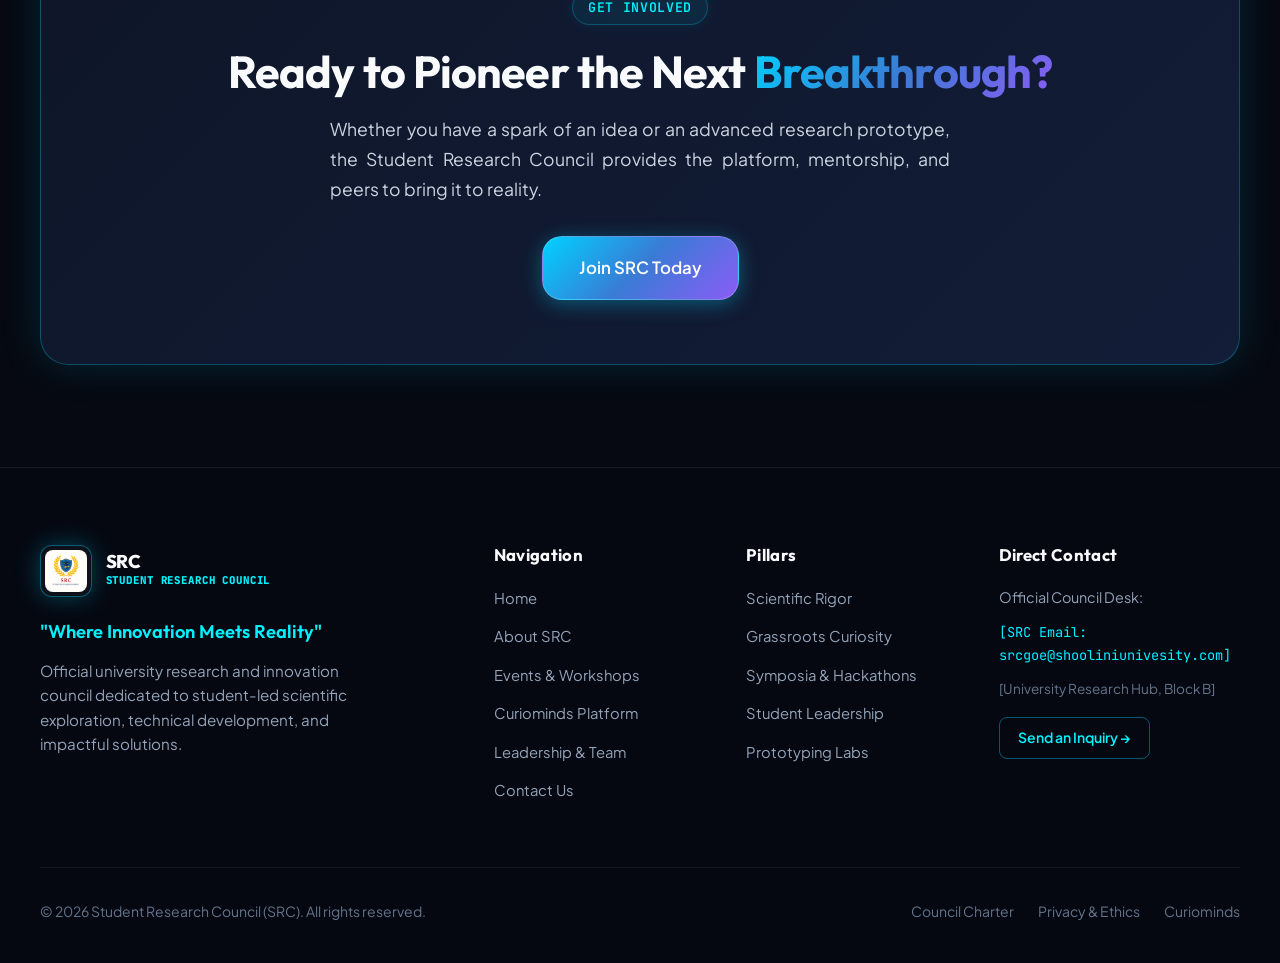
==== commit 68d02d57: "Add files via upload" ====
--- a/index.html
+++ b/index.html
@@ -7,7 +7,7 @@
   <meta name="keywords" content="Student Research Council, SRC, Curiominds, University Research, Innovation, Hackathons, Student Projects, DeepTech">
   <title>Student Research Council | Where Innovation Meets Reality</title>
   
-  <!-- Stylesheets -->
+  
   <link rel="stylesheet" href="css/main.css">
   <link rel="stylesheet" href="css/components.css">
   <link rel="stylesheet" href="css/pages.css">
@@ -155,7 +155,7 @@
     <!-- Hero Section -->
     <section class="hero-section" aria-label="Hero Introduction">
       <!-- Interactive Constellation Canvas -->
-      <canvas id="hero-canvas"></canvas>
+      
 
       <div class="container hero-content">
         <div class="hero-council-badge reveal">
--- a/css/pages.css
+++ b/css/pages.css
@@ -417,17 +417,18 @@
 .contact-info-cards {
   display: flex;
   flex-direction: column;
-  gap: 1.25rem;
+  gap: 4rem;
 }
 
 .contact-info-card {
   display: flex;
-  align-items: flex-start;
+  align-items: center;
   gap: 1.25rem;
   background: var(--bg-card);
   border: 1px solid var(--border-subtle);
   border-radius: var(--radius-lg);
-  padding: 1.5rem;
+  padding: 1.5rem 1.6rem;
+  min-height: 135px;
   transition: all var(--transition-normal);
 }
 
@@ -2767,4 +2768,188 @@
     width: 100%;
   }
 
-}+}
+
+/* ============================================================
+   COMPACT FOUNDERS + SRC LEADERSHIP
+============================================================ */
+
+.leadership-compact-section {
+    background: #faf7ef;
+    padding: 2.8rem 0;
+    border-bottom: 1px solid rgba(9, 41, 87, 0.08);
+}
+
+.leadership-compact-row {
+    display: flex;
+    align-items: center;
+    justify-content: center;
+    gap: 4rem;
+}
+
+.leadership-group {
+    flex: 1;
+}
+
+.leadership-divider {
+    width: 1px;
+    height: 105px;
+    background: rgba(9, 41, 87, 0.18);
+}
+
+.compact-people {
+    display: flex;
+    align-items: center;
+    gap: 3rem;
+}
+
+.compact-person {
+    display: flex;
+    align-items: center;
+    gap: 1rem;
+}
+
+
+/* PERSON IMAGE */
+
+.compact-photo {
+    width: 64px;
+    height: 64px;
+    flex-shrink: 0;
+    border-radius: 50%;
+    overflow: hidden;
+    background: #edf5f8;
+    border: 2px solid rgba(9, 41, 87, 0.08);
+}
+
+.compact-photo img {
+    width: 100%;
+    height: 100%;
+    object-fit: cover;
+}
+
+
+/* PERSON INFORMATION */
+
+.compact-info h3 {
+    margin: 0;
+    color: #092957;
+    font-family: Arial, sans-serif;
+    font-size: 1.05rem;
+    font-weight: 700;
+    line-height: 1.25;
+}
+
+.compact-info p {
+    margin: 0.3rem 0 0;
+    color: #71849a;
+    font-family: Arial, sans-serif;
+    font-size: 0.78rem;
+    line-height: 1.4;
+}
+
+.compact-info .leadership-role {
+    display: block;
+    margin-bottom: 0.25rem;
+    font-size: 0.65rem;
+    letter-spacing: 0.12em;
+    font-weight: 700;
+}
+
+
+/* SECTION LABEL */
+
+.leadership-compact-section .team-section-label {
+    margin-bottom: 1.25rem;
+    font-size: 0.72rem;
+    letter-spacing: 0.3em;
+}
+
+
+/* ============================================================
+   TEAM EXPLORER
+============================================================ */
+
+.team-explorer-section {
+    padding: 2.5rem 0 3rem;
+    background: #ffffff;
+}
+
+.team-explorer {
+    max-width: 560px;
+    margin: 0 auto;
+}
+
+.team-explorer-label {
+    text-align: center;
+    margin-bottom: 0.75rem;
+
+    font-family: var(--font-mono);
+    font-size: 0.7rem;
+    font-weight: 700;
+    letter-spacing: 0.12em;
+    color: #477691;
+}
+
+.team-explorer .team-selector {
+    width: 100%;
+    margin: 0 auto;
+}
+
+
+/* ============================================================
+   RESPONSIVE
+============================================================ */
+
+@media (max-width: 1000px) {
+
+    .leadership-compact-row {
+        gap: 2rem;
+    }
+
+    .compact-people {
+        gap: 1.5rem;
+    }
+
+    .compact-photo {
+        width: 58px;
+        height: 58px;
+    }
+
+}
+
+
+@media (max-width: 800px) {
+
+    .leadership-compact-row {
+        flex-direction: column;
+        gap: 2rem;
+        align-items: stretch;
+    }
+
+    .leadership-divider {
+        width: 100%;
+        height: 1px;
+    }
+
+    .compact-people {
+        flex-wrap: wrap;
+        gap: 1.5rem 2rem;
+    }
+
+}
+
+
+@media (max-width: 600px) {
+
+    .compact-people {
+        flex-direction: column;
+        align-items: flex-start;
+    }
+
+    .compact-person {
+        width: 100%;
+    }
+
+}
+
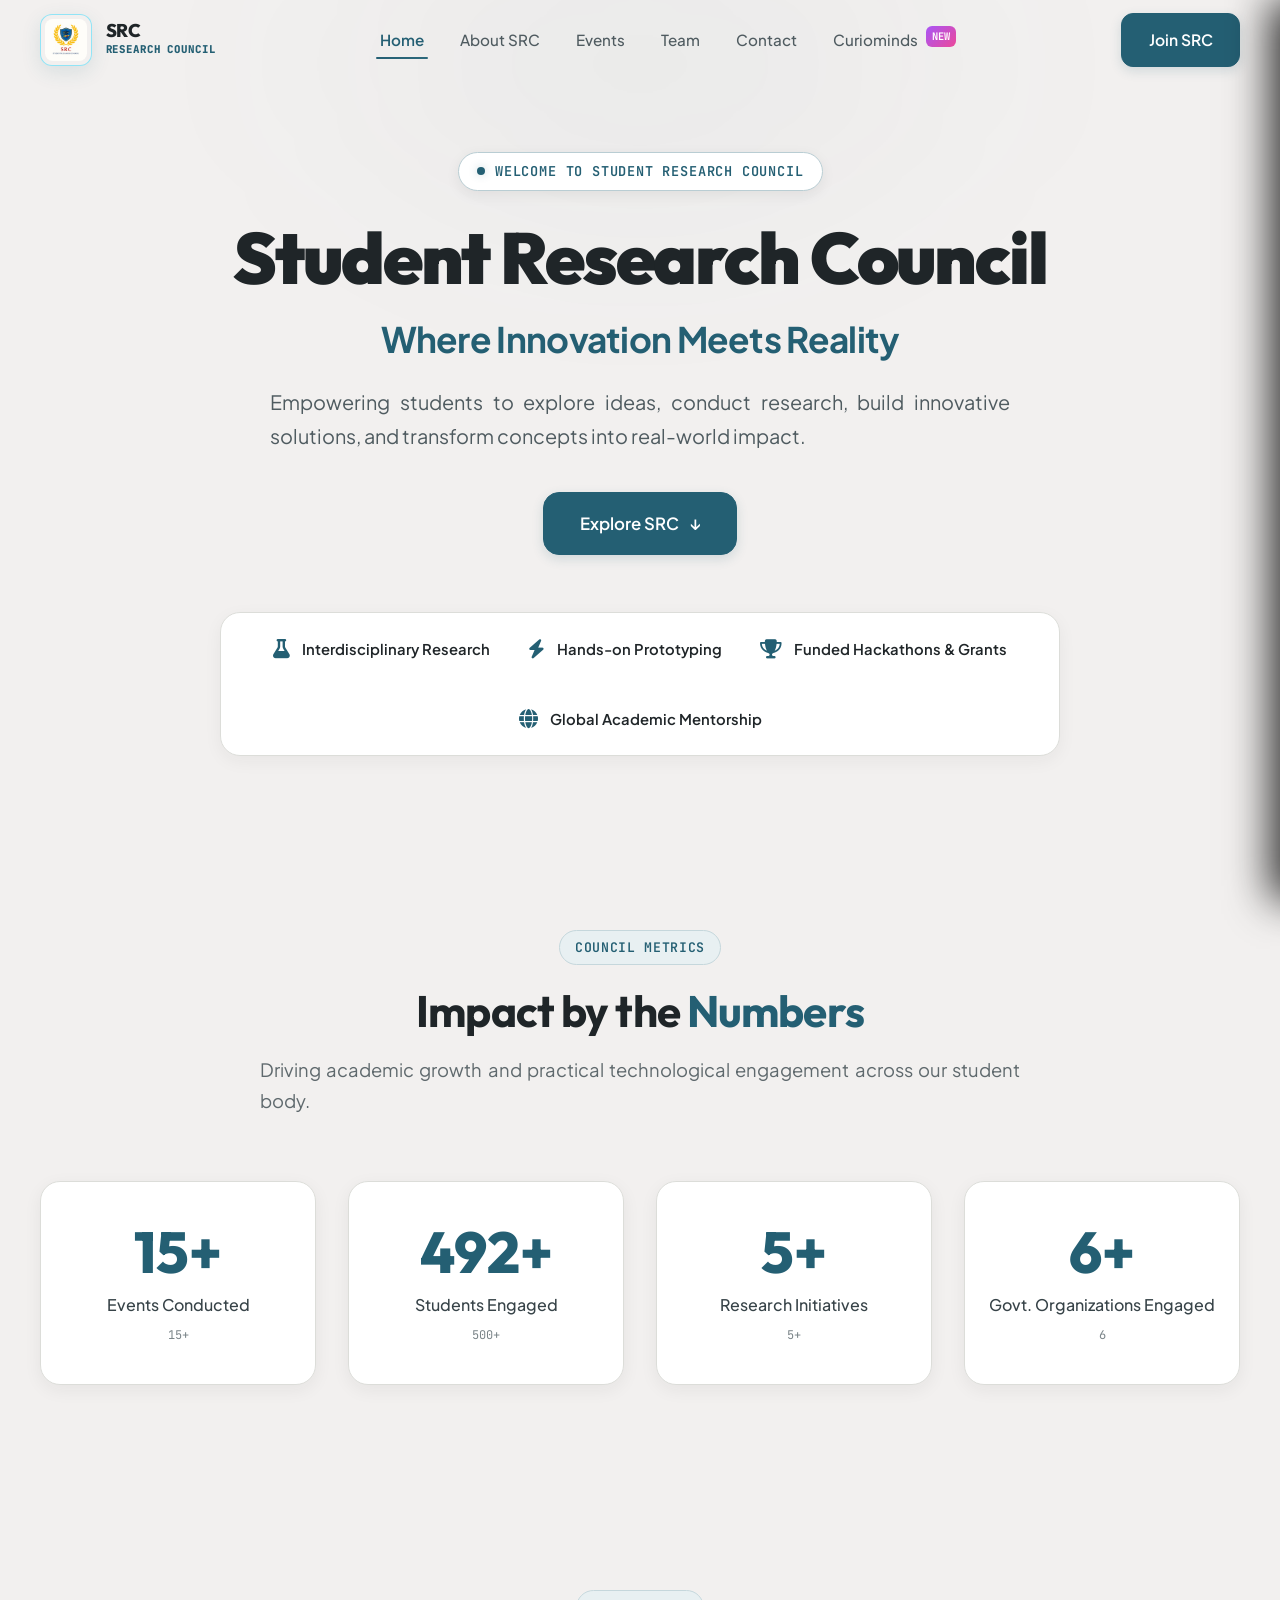
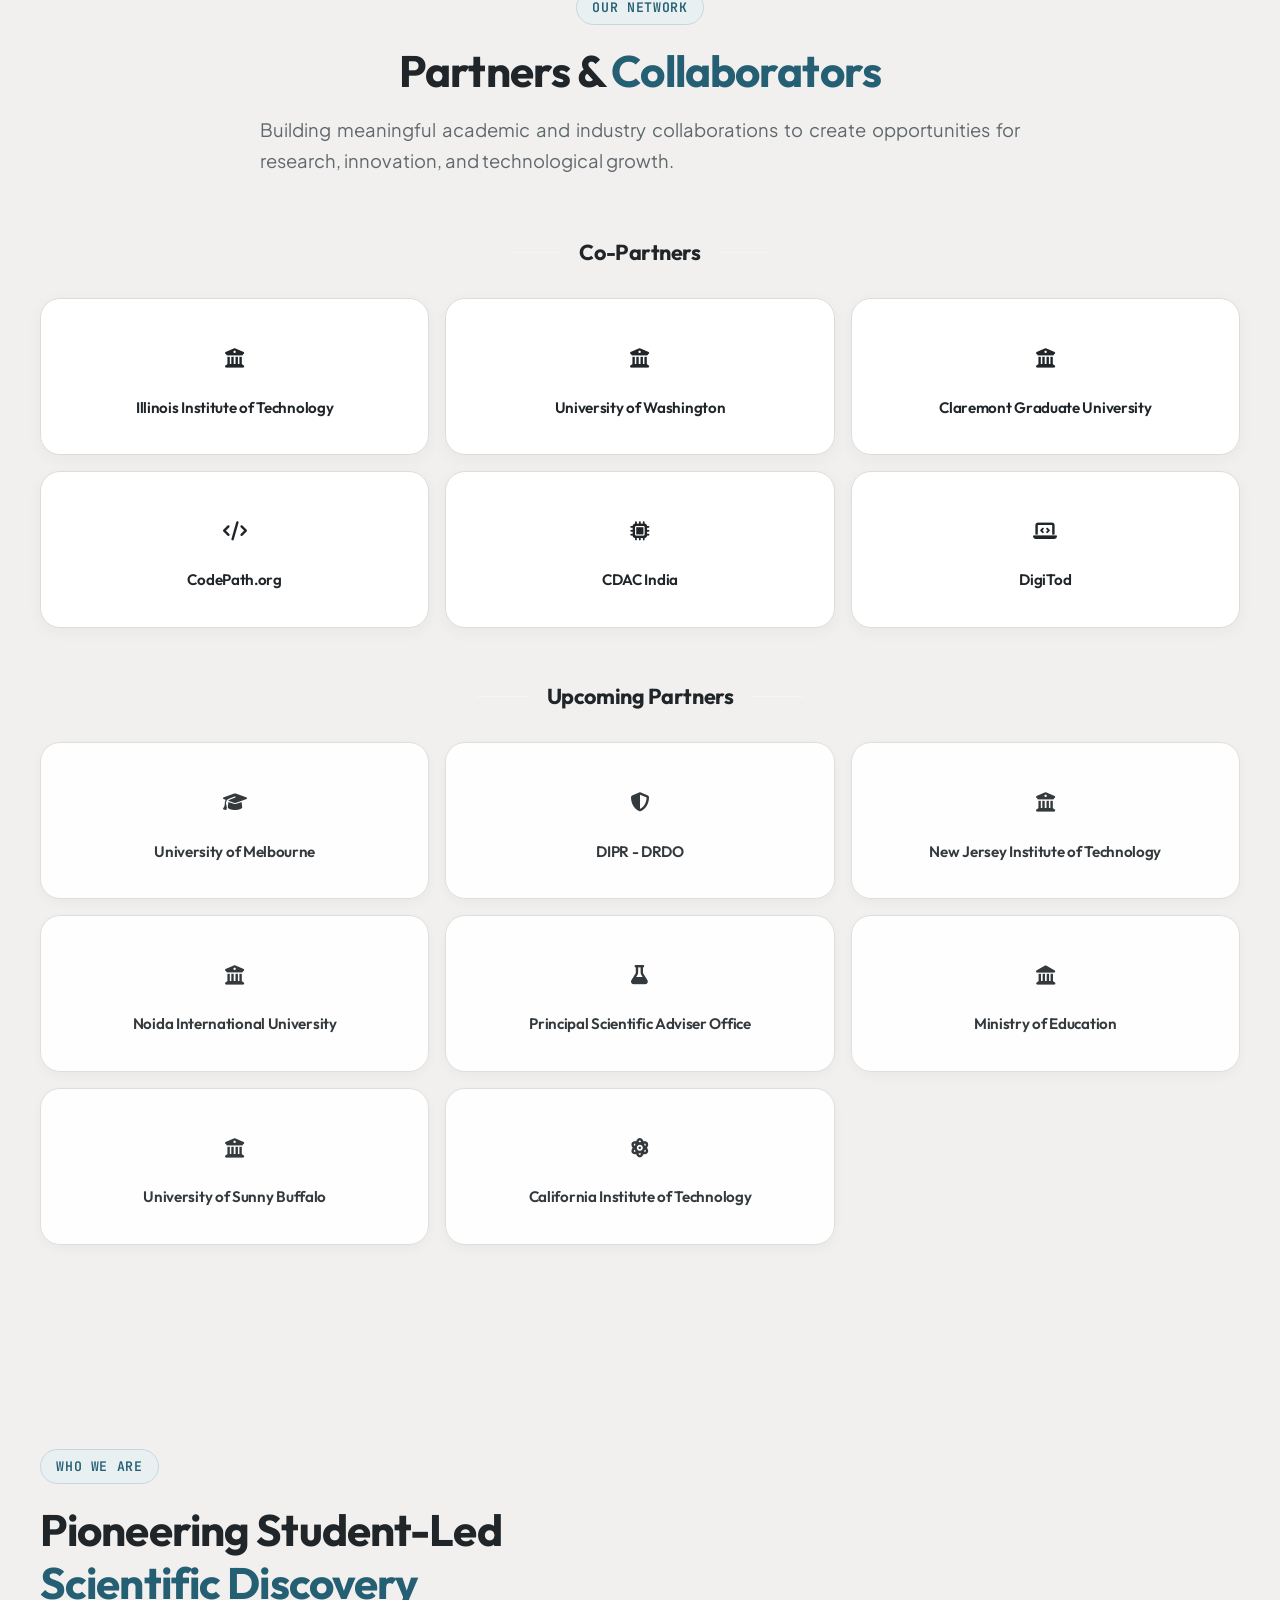
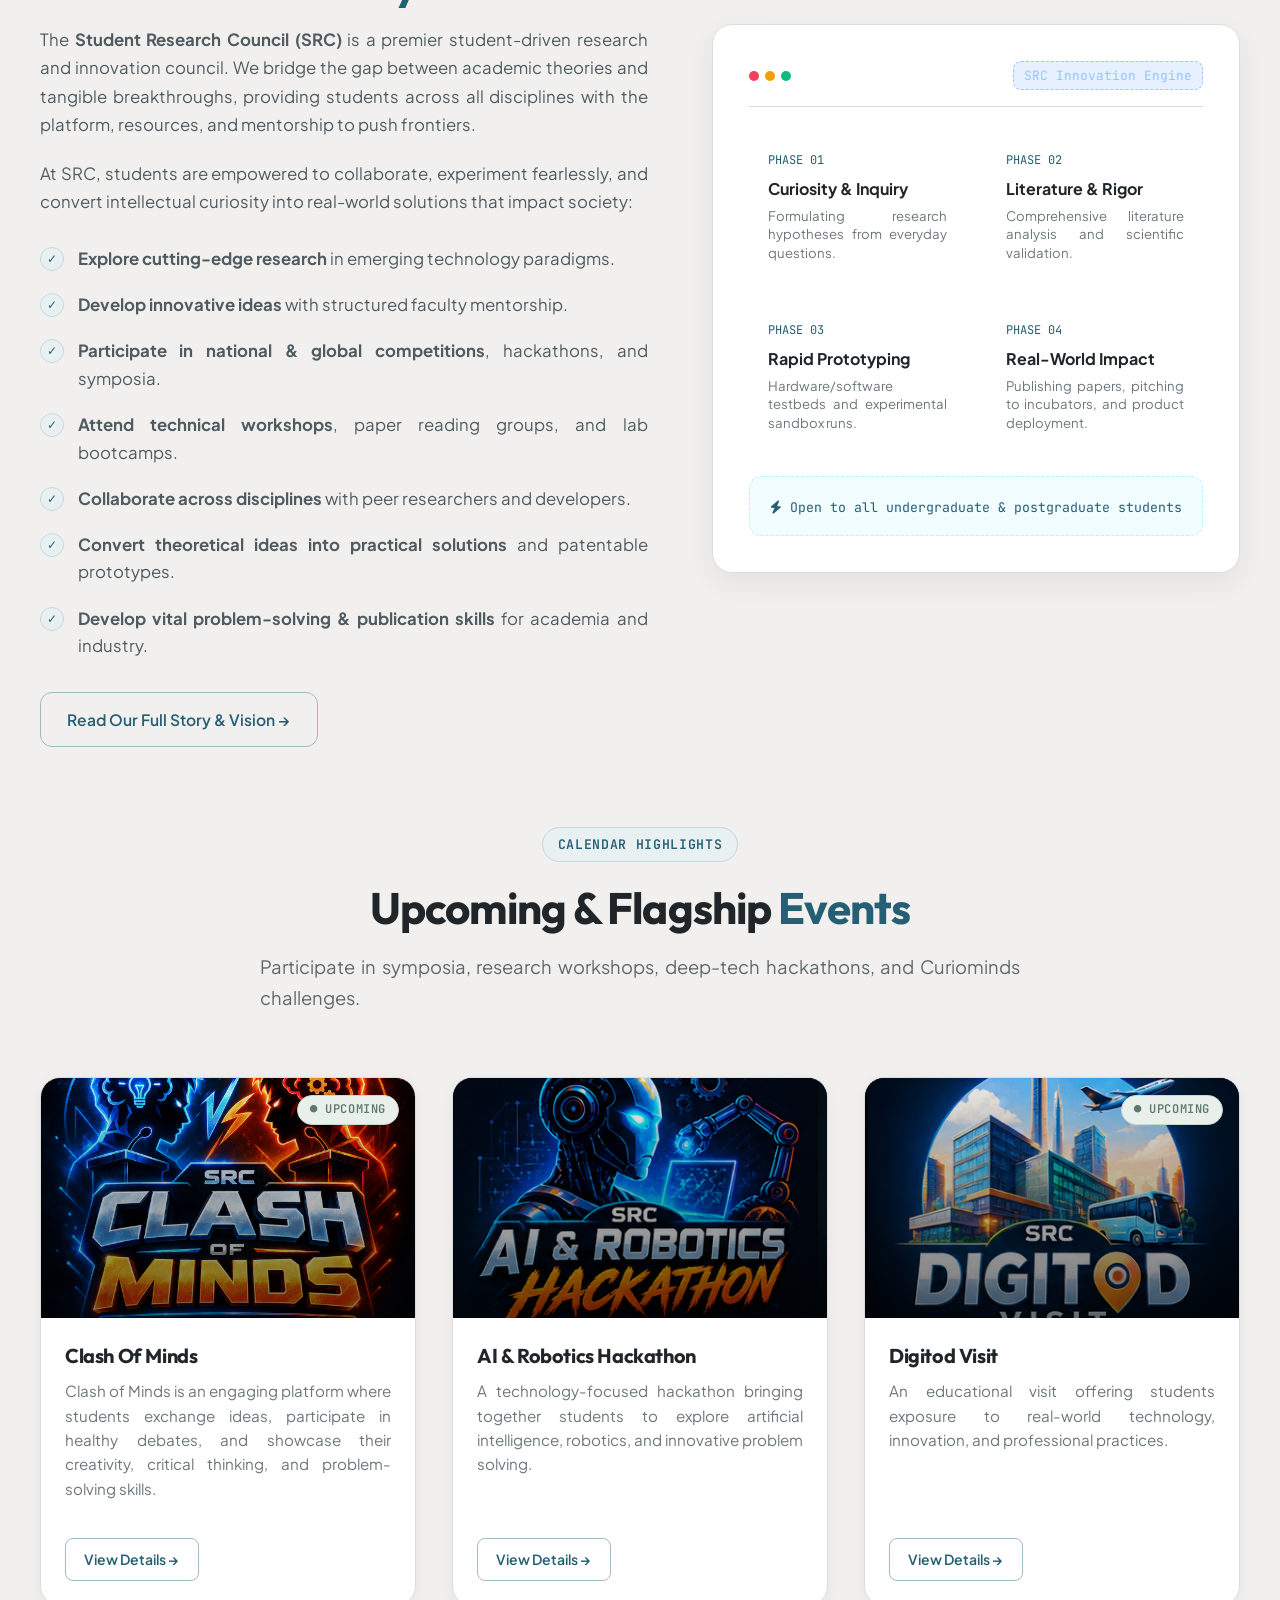
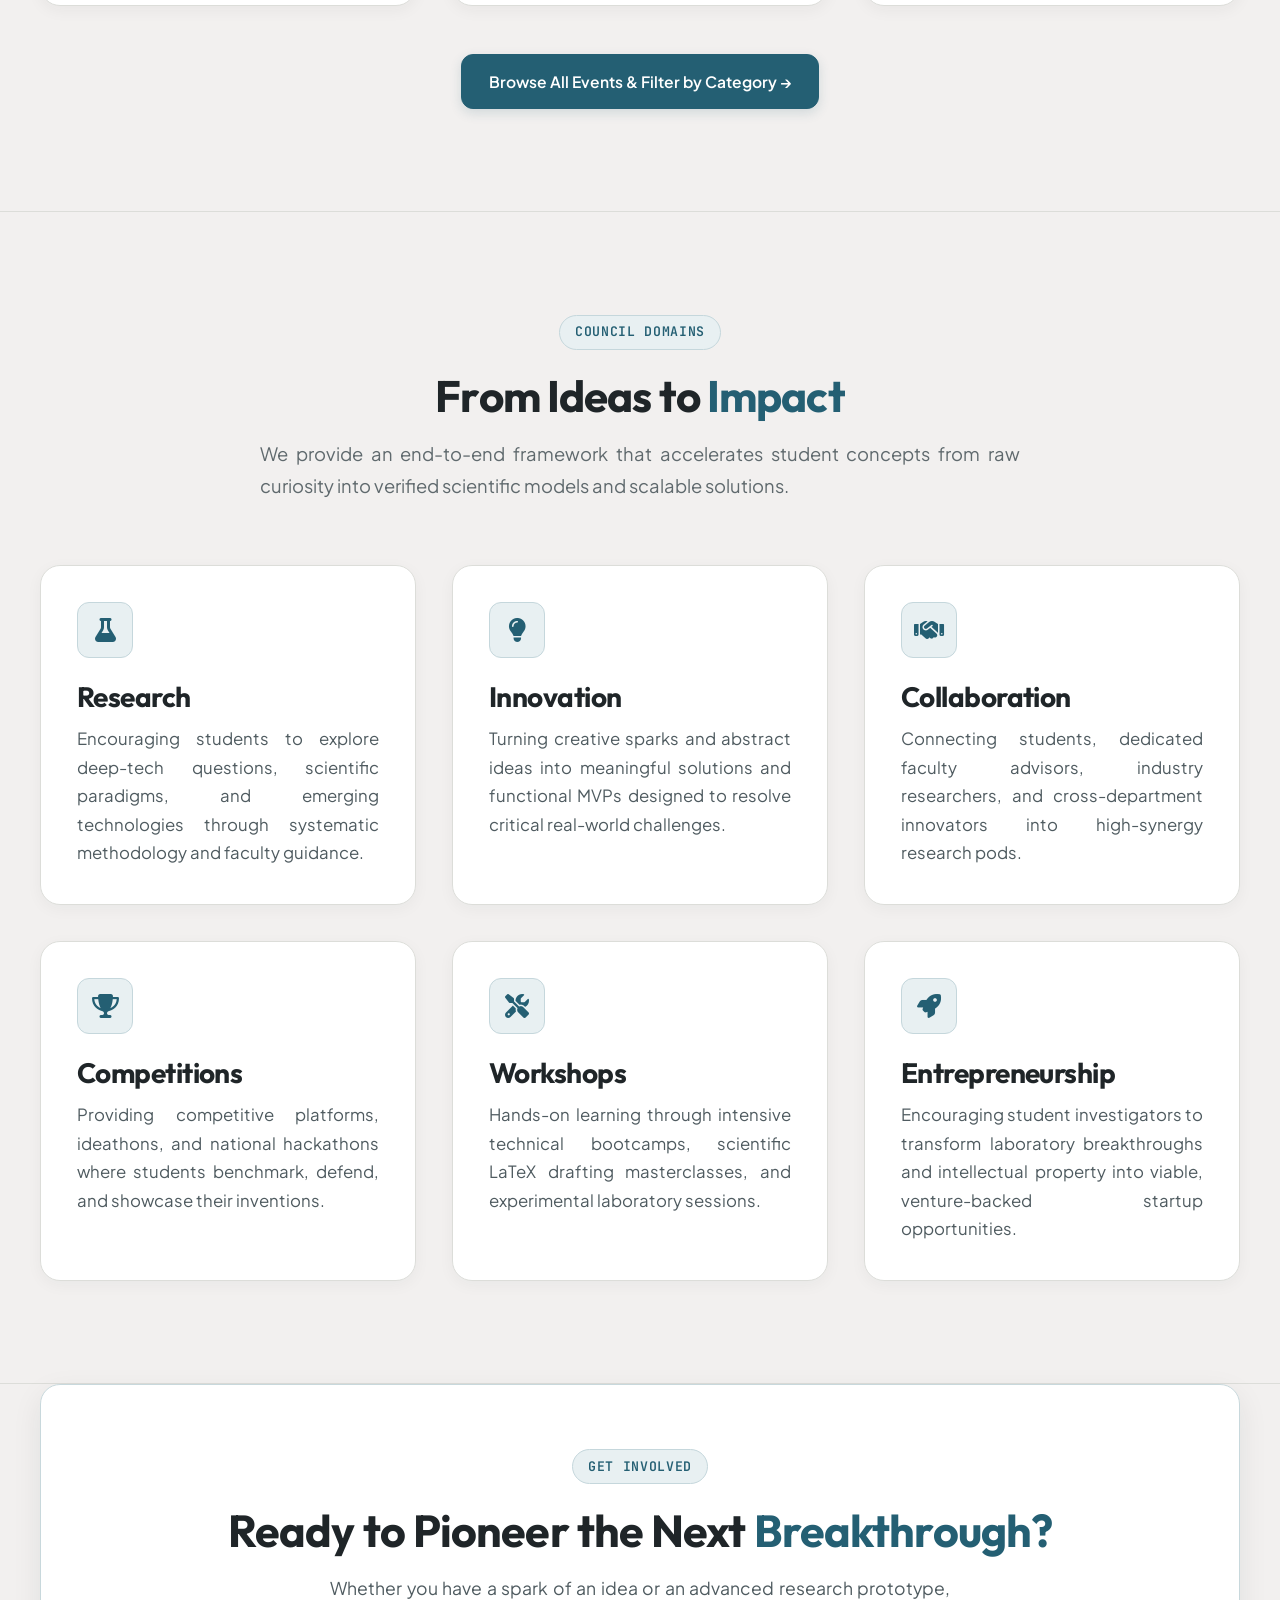
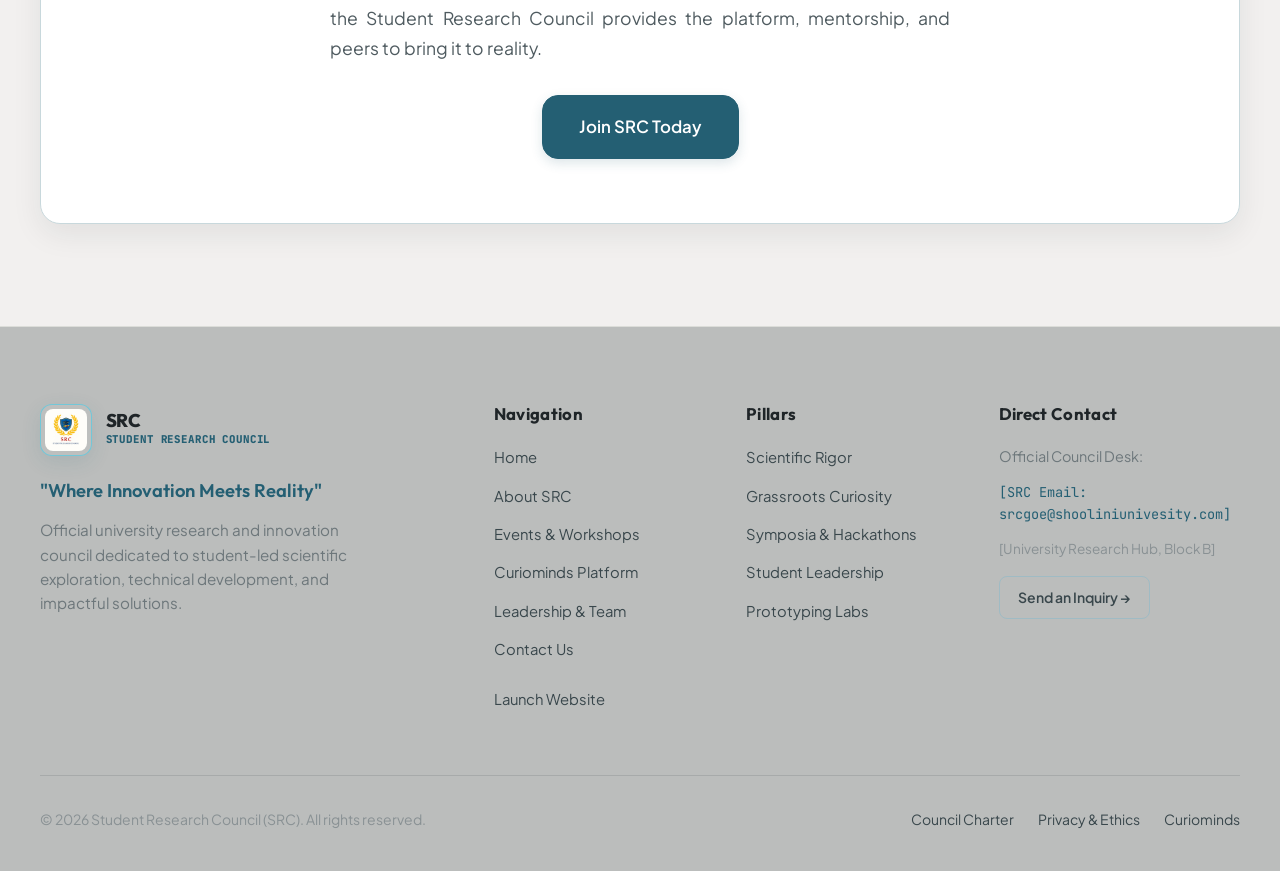
==== commit 4d26d0f7: "Add files via upload" ====
--- a/index.html
+++ b/index.html
@@ -160,7 +160,7 @@
       <div class="container hero-content">
         <div class="hero-council-badge reveal">
           <span class="hero-badge-pulse"></span>
-          <span class="hero-badge-text">Official Student Research Council</span>
+          <span class="hero-badge-text">Welcome to Student Research Council</span>
         </div>
 
         <h1 class="hero-title reveal reveal-delay-1">
@@ -222,32 +222,175 @@
           <div class="glass-card stat-card reveal">
             <div class="stat-number" data-counter-target="15" data-counter-suffix="+">0</div>
             <div class="stat-label">Events Conducted</div>
-            <span class="stat-placeholder-badge">[Replace with Verified Count]</span>
+            <span class="stat-placeholder-badge">15+</span>
           </div>
 
           <!-- Stat 2 -->
           <div class="glass-card stat-card reveal reveal-delay-1">
-            <div class="stat-number" data-counter-target="1200" data-counter-suffix="+">0</div>
+            <div class="stat-number" data-counter-target="500" data-counter-suffix="+">0</div>
             <div class="stat-label">Students Engaged</div>
-            <span class="stat-placeholder-badge">[Replace with Verified Count]</span>
+            <span class="stat-placeholder-badge">500+</span>
           </div>
 
           <!-- Stat 3 -->
           <div class="glass-card stat-card reveal reveal-delay-2">
-            <div class="stat-number" data-counter-target="45" data-counter-suffix="+">0</div>
+            <div class="stat-number" data-counter-target="5" data-counter-suffix="+">0</div>
             <div class="stat-label">Research Initiatives</div>
-            <span class="stat-placeholder-badge">[Replace with Verified Count]</span>
+            <span class="stat-placeholder-badge">5+</span>
           </div>
 
           <!-- Stat 4 -->
           <div class="glass-card stat-card reveal reveal-delay-3">
-            <div class="stat-number" data-counter-target="30" data-counter-suffix="+">0</div>
-            <div class="stat-label">Innovative Projects Built</div>
-            <span class="stat-placeholder-badge">[Replace with Verified Count]</span>
+            <div class="stat-number" data-counter-target="6" data-counter-suffix="+">0</div>
+            <div class="stat-label">Govt. Organizations Engaged</div>
+            <span class="stat-placeholder-badge">6</span>
           </div>
         </div>
       </div>
     </section>
+
+
+   
+<section class="section partners-section">
+  <div class="container">
+
+    <div class="section-header reveal">
+      <span class="section-tag">Our Network</span>
+      <h2 class="section-title">
+        Partners & <span class="text-gradient">Collaborators</span>
+      </h2>
+      <p class="section-description">
+        Building meaningful academic and industry collaborations to create
+        opportunities for research, innovation, and technological growth.
+      </p>
+    </div>
+
+    <!-- Co-Partners -->
+    <div class="partners-group reveal">
+      <div class="partners-group-title">
+        <span class="partners-line"></span>
+        <h3>Co-Partners</h3>
+        <span class="partners-line"></span>
+      </div>
+
+      <div class="partners-grid">
+
+        <div class="glass-card partner-card">
+          <div class="partner-icon">
+            <i class="fa-solid fa-building-columns"></i>
+          </div>
+          <h4>Illinois Institute of Technology</h4>
+        </div>
+
+        <div class="glass-card partner-card">
+          <div class="partner-icon">
+            <i class="fa-solid fa-building-columns"></i>
+          </div>
+          <h4>University of Washington</h4>
+        </div>
+
+        <div class="glass-card partner-card">
+          <div class="partner-icon">
+            <i class="fa-solid fa-building-columns"></i>
+          </div>
+          <h4>Claremont Graduate University</h4>
+        </div>
+
+        <div class="glass-card partner-card">
+          <div class="partner-icon">
+            <i class="fa-solid fa-code"></i>
+          </div>
+          <h4>CodePath.org</h4>
+        </div>
+
+        <div class="glass-card partner-card">
+          <div class="partner-icon">
+            <i class="fa-solid fa-microchip"></i>
+          </div>
+          <h4>CDAC India</h4>
+        </div>
+
+        <div class="glass-card partner-card">
+          <div class="partner-icon">
+            <i class="fa-solid fa-laptop-code"></i>
+          </div>
+          <h4>DigiTod</h4>
+        </div>
+
+      </div>
+    </div>
+
+    <!-- Upcoming Partners -->
+    <div class="partners-group reveal">
+      <div class="partners-group-title">
+        <span class="partners-line"></span>
+        <h3>Upcoming Partners</h3>
+        <span class="partners-line"></span>
+      </div>
+
+      <div class="partners-grid">
+
+        <div class="glass-card partner-card upcoming-partner">
+          <div class="partner-icon">
+            <i class="fa-solid fa-graduation-cap"></i>
+          </div>
+          <h4>University of Melbourne</h4>
+        </div>
+
+        <div class="glass-card partner-card upcoming-partner">
+          <div class="partner-icon">
+            <i class="fa-solid fa-shield-halved"></i>
+          </div>
+          <h4>DIPR - DRDO</h4>
+        </div>
+
+        <div class="glass-card partner-card upcoming-partner">
+          <div class="partner-icon">
+            <i class="fa-solid fa-building-columns"></i>
+          </div>
+          <h4>New Jersey Institute of Technology</h4>
+        </div>
+
+        <div class="glass-card partner-card upcoming-partner">
+          <div class="partner-icon">
+            <i class="fa-solid fa-university"></i>
+          </div>
+          <h4>Noida International University</h4>
+        </div>
+
+        <div class="glass-card partner-card upcoming-partner">
+          <div class="partner-icon">
+            <i class="fa-solid fa-flask"></i>
+          </div>
+          <h4>Principal Scientific Adviser Office</h4>
+        </div>
+
+        <div class="glass-card partner-card upcoming-partner">
+          <div class="partner-icon">
+            <i class="fa-solid fa-landmark"></i>
+          </div>
+          <h4>Ministry of Education</h4>
+        </div>
+
+        <div class="glass-card partner-card upcoming-partner">
+          <div class="partner-icon">
+            <i class="fa-solid fa-building-columns"></i>
+          </div>
+          <h4>University of Sunny Buffalo</h4>
+        </div>
+
+        <div class="glass-card partner-card upcoming-partner">
+          <div class="partner-icon">
+            <i class="fa-solid fa-atom"></i>
+          </div>
+          <h4>California Institute of Technology</h4>
+        </div>
+
+      </div>
+    </div>
+
+  </div>
+</section>
 
     <!-- ==========================================================================
          Section: Who We Are
@@ -581,6 +724,7 @@
             <li><a href="curiominds.html">Curiominds Platform</a></li>
             <li><a href="team.html">Leadership & Team</a></li>
             <li><a href="contact.html">Contact Us</a></li>
+            <li></li><a href="launch.html">Launch Website</a></li>
           </ul>
         </div>
 
--- a/css/main.css
+++ b/css/main.css
@@ -6,73 +6,171 @@
 @import url('https://fonts.googleapis.com/css2?family=JetBrains+Mono:wght@400;500;600&family=Outfit:wght@400;500;600;700;800;900&family=Plus+Jakarta+Sans:ital,wght@0,300;0,400;0,500;0,600;0,700;0,800;1,400&display=swap');
 
 /* --- Design Tokens --- */
+/* ==========================================================
+   SRC LIGHT THEME
+   Palette:
+   #F2F0EF - Warm Ivory
+   #BBBDBC - Neutral Grey
+   #245F73 - Deep Teal
+   #733E24 - Warm Brown
+   ========================================================== */
+
 :root {
-  /* Color Palette - Midnight & Electric Research Aesthetic */
-  --bg-dark: #060911;
-  --bg-surface: #0b1120;
-  --bg-card: rgba(15, 23, 42, 0.75);
-  --bg-card-hover: rgba(26, 38, 68, 0.85);
-  --bg-glass: rgba(11, 17, 32, 0.7);
-  --bg-glass-heavy: rgba(8, 12, 22, 0.92);
-  
-  /* Primary & Accent Glows */
-  --color-cyan: #00f2fe;
-  --color-blue: #4facfe;
-  --color-electric-blue: #00d2ff;
-  --color-violet: #8b5cf6;
-  --color-purple: #7c3aed;
-  --color-magenta: #d946ef;
-  --color-emerald: #10b981;
-  --color-amber: #f59e0b;
-  --color-rose: #f43f5e;
-
-  /* Gradients */
-  --grad-primary: linear-gradient(135deg, #00d2ff 0%, #3a7bd5 50%, #8b5cf6 100%);
-  --grad-accent: linear-gradient(135deg, #8b5cf6 0%, #d946ef 100%);
-  --grad-curiominds: linear-gradient(135deg, #a855f7 0%, #ec4899 50%, #3b82f6 100%);
-  --grad-surface: linear-gradient(180deg, rgba(30, 41, 59, 0.4) 0%, rgba(15, 23, 42, 0.8) 100%);
-  --grad-border: linear-gradient(135deg, rgba(0, 210, 255, 0.35) 0%, rgba(139, 92, 246, 0.35) 50%, rgba(255, 255, 255, 0.05) 100%);
-  --grad-glow: radial-gradient(circle at center, rgba(0, 210, 255, 0.15) 0%, rgba(139, 92, 246, 0.05) 45%, transparent 70%);
-
-  /* Typography Colors */
-  --text-main: #f8fafc;
-  --text-secondary: #cbd5e1;
-  --text-muted: #94a3b8;
-  --text-subtle: #64748b;
-  --text-inverse: #060911;
-
-  /* Borders & Dividers */
-  --border-subtle: rgba(255, 255, 255, 0.08);
-  --border-glass: rgba(255, 255, 255, 0.12);
-  --border-glow: rgba(0, 210, 255, 0.3);
-  --border-violet-glow: rgba(139, 92, 246, 0.35);
-
-  /* Shadows */
-  --shadow-sm: 0 2px 8px rgba(0, 0, 0, 0.3);
-  --shadow-md: 0 8px 24px -4px rgba(0, 0, 0, 0.45);
-  --shadow-lg: 0 16px 36px -6px rgba(0, 0, 0, 0.6);
-  --shadow-glow-cyan: 0 0 25px rgba(0, 210, 255, 0.3);
-  --shadow-glow-violet: 0 0 25px rgba(139, 92, 246, 0.3);
-
-  /* Fonts */
-  --font-sans: 'Plus Jakarta Sans', system-ui, -apple-system, BlinkMacSystemFont, 'Segoe UI', Roboto, sans-serif;
-  --font-display: 'Outfit', var(--font-sans);
-  --font-mono: 'JetBrains Mono', monospace;
-
-  /* Layout Spacing */
+
+  /* ---------- Backgrounds ---------- */
+  --bg-dark: #F2F0EF;
+  --bg-surface: #FFFFFF;
+  --bg-card: #FFFFFF;
+  --bg-card-hover: #FAF9F8;
+
+  --bg-glass: rgba(255, 255, 255, 0.94);
+  --bg-glass-heavy: rgba(255, 255, 255, 0.97);
+
+
+  /* ---------- Main Palette ---------- */
+  --color-cyan: #245F73;
+  --color-blue: #245F73;
+  --color-electric-blue: #245F73;
+
+  --color-violet: #733E24;
+  --color-purple: #733E24;
+  --color-magenta: #733E24;
+
+  /* Supporting colors */
+  --color-emerald: #607A6A;
+  --color-amber: #9A6B35;
+  --color-rose: #9A5555;
+
+
+  /* ---------- Gradients ---------- */
+
+  --grad-primary:
+    linear-gradient(
+      135deg,
+      #245F73 0%,
+      #2D697C 100%
+    );
+
+  --grad-accent:
+    linear-gradient(
+      135deg,
+      #733E24 0%,
+      #855035 100%
+    );
+
+  --grad-curiominds:
+    linear-gradient(
+      135deg,
+      #245F73 0%,
+      #733E24 100%
+    );
+
+  --grad-surface:
+    linear-gradient(
+      180deg,
+      #FFFFFF 0%,
+      #F2F0EF 100%
+    );
+
+  --grad-border:
+    linear-gradient(
+      135deg,
+      rgba(36, 95, 115, 0.20),
+      rgba(115, 62, 36, 0.14)
+    );
+
+  --grad-glow:
+    radial-gradient(
+      circle at center,
+      rgba(36, 95, 115, 0.045) 0%,
+      transparent 70%
+    );
+
+
+  /* ---------- Typography ---------- */
+
+  --text-main: #1F2528;
+  --text-secondary: #4F5B60;
+  --text-muted: #6D777B;
+  --text-subtle: #899194;
+
+  --text-inverse: #FFFFFF;
+
+
+  /* ---------- Borders ---------- */
+
+  --border-subtle: #DCDDD9;
+  --border-glass: #D4D5D2;
+
+  --border-glow: rgba(36, 95, 115, 0.25);
+  --border-violet-glow: rgba(115, 62, 36, 0.20);
+
+
+  /* ---------- Shadows ---------- */
+
+  --shadow-sm:
+    0 2px 8px rgba(31, 37, 40, 0.06);
+
+  --shadow-md:
+    0 8px 24px rgba(31, 37, 40, 0.08);
+
+  --shadow-lg:
+    0 16px 36px rgba(31, 37, 40, 0.11);
+
+  --shadow-glow-cyan:
+    0 6px 20px rgba(36, 95, 115, 0.12);
+
+  --shadow-glow-violet:
+    0 6px 20px rgba(115, 62, 36, 0.10);
+
+
+  /* ---------- Fonts ---------- */
+
+  --font-sans:
+    'Plus Jakarta Sans',
+    system-ui,
+    -apple-system,
+    BlinkMacSystemFont,
+    'Segoe UI',
+    Roboto,
+    sans-serif;
+
+  --font-display:
+    'Outfit',
+    var(--font-sans);
+
+  --font-mono:
+    'JetBrains Mono',
+    monospace;
+
+
+  /* ---------- Layout ---------- */
+
   --container-max: 1280px;
   --container-narrow: 980px;
+
   --nav-height: 80px;
+
+
+  /* Slightly less "AI template" rounded */
+
   --radius-sm: 8px;
-  --radius-md: 14px;
-  --radius-lg: 20px;
-  --radius-xl: 28px;
+  --radius-md: 12px;
+  --radius-lg: 16px;
+  --radius-xl: 20px;
   --radius-full: 9999px;
 
-  /* Transitions */
-  --transition-fast: 180ms cubic-bezier(0.16, 1, 0.3, 1);
-  --transition-normal: 300ms cubic-bezier(0.16, 1, 0.3, 1);
-  --transition-slow: 500ms cubic-bezier(0.16, 1, 0.3, 1);
+
+  /* ---------- Transitions ---------- */
+
+  --transition-fast:
+    180ms cubic-bezier(0.16, 1, 0.3, 1);
+
+  --transition-normal:
+    300ms cubic-bezier(0.16, 1, 0.3, 1);
+
+  --transition-slow:
+    500ms cubic-bezier(0.16, 1, 0.3, 1);
 }
 
 /* --- Base & Reset --- */
@@ -85,7 +183,7 @@
 html {
   font-size: 16px;
   scroll-behavior: smooth;
-  color-scheme: dark;
+  color-scheme: light;
   -webkit-font-smoothing: antialiased;
   -moz-osx-font-smoothing: grayscale;
 }
@@ -109,10 +207,19 @@
   top: -15vw;
   left: 50%;
   transform: translateX(-50%);
+
   width: 70vw;
   height: 40vw;
-  background: radial-gradient(ellipse at center, rgba(0, 210, 255, 0.08) 0%, rgba(139, 92, 246, 0.05) 50%, transparent 80%);
+
+  background:
+    radial-gradient(
+      ellipse at center,
+      rgba(36, 95, 115, 0.045) 0%,
+      transparent 70%
+    );
+
   filter: blur(80px);
+
   pointer-events: none;
   z-index: 0;
 }
@@ -223,25 +330,37 @@
   display: inline-flex;
   align-items: center;
   gap: 0.5rem;
+
   padding: 0.35rem 0.95rem;
+
   border-radius: var(--radius-full);
+
   font-family: var(--font-mono);
   font-size: 0.825rem;
   font-weight: 600;
+
   letter-spacing: 0.05em;
   text-transform: uppercase;
-  color: var(--color-cyan);
-  background: rgba(0, 210, 255, 0.08);
-  border: 1px solid rgba(0, 210, 255, 0.25);
+
+  color: #245F73;
+
+  background: #E8F0F2;
+
+  border: 1px solid #C5D7DC;
+
   margin-bottom: 1.25rem;
-  box-shadow: 0 0 15px rgba(0, 210, 255, 0.1);
+
+  box-shadow: none;
 }
 
 .section-tag.tag-violet {
-  color: #c084fc;
-  background: rgba(168, 85, 247, 0.1);
-  border-color: rgba(168, 85, 247, 0.3);
-  box-shadow: 0 0 15px rgba(168, 85, 247, 0.15);
+  color: #733E24;
+
+  background: #F1E8E2;
+
+  border-color: #DDCABE;
+
+  box-shadow: none;
 }
 
 .section-title {
@@ -255,17 +374,21 @@
 
 /* --- Text Gradient Effects --- */
 .text-gradient {
-  background: var(--grad-primary);
-  -webkit-background-clip: text;
-  -webkit-text-fill-color: transparent;
-  display: inline-block;
+  color: #245F73;
+
+  background: none;
+
+  -webkit-background-clip: initial;
+  -webkit-text-fill-color: initial;
 }
 
 .text-gradient-curiominds {
-  background: var(--grad-curiominds);
-  -webkit-background-clip: text;
-  -webkit-text-fill-color: transparent;
-  display: inline-block;
+  color: #733E24;
+
+  background: none;
+
+  -webkit-background-clip: initial;
+  -webkit-text-fill-color: initial;
 }
 
 .text-cyan {
@@ -469,7 +592,7 @@
 }
 
 .menu-toggle.open span:nth-child(2) {
-  opacity: 0;
+  opacity: 1;
   transform: translateX(10px);
 }
 
@@ -815,3 +938,101 @@
   box-shadow: 0 0 25px rgba(0, 210, 255, 0.5);
 }
 
+.partners-section {
+  background: rgba(11, 17, 32, 0.4);
+}
+
+.partners-group {
+  margin-top: 3.5rem;
+}
+
+.partners-group-title {
+  display: flex;
+  align-items: center;
+  justify-content: center;
+  gap: 1rem;
+  margin-bottom: 2rem;
+}
+
+.partners-group-title h3 {
+  margin: 0;
+  font-size: 1.35rem;
+  font-weight: 700;
+  white-space: nowrap;
+}
+
+.partners-line {
+  width: 55px;
+  height: 1px;
+  background: rgba(255, 255, 255, 0.25);
+}
+
+.partners-grid {
+  display: grid;
+  grid-template-columns: repeat(3, 1fr);
+  gap: 1rem;
+}
+
+.partner-card {
+  min-height: 145px;
+  padding: 1.5rem 1rem;
+  display: flex;
+  flex-direction: column;
+  align-items: center;
+  justify-content: center;
+  text-align: center;
+  transition: transform 0.3s ease, border-color 0.3s ease;
+}
+
+.partner-card:hover {
+  transform: translateY(-6px);
+}
+
+.partner-icon {
+  width: 48px;
+  height: 48px;
+  border-radius: 50%;
+  display: flex;
+  align-items: center;
+  justify-content: center;
+  margin-bottom: 0.85rem;
+  background: rgba(255, 255, 255, 0.06);
+  font-size: 1.2rem;
+}
+
+.partner-card h4 {
+  margin: 0;
+  font-size: 0.95rem;
+  line-height: 1.4;
+  font-weight: 600;
+}
+
+.upcoming-partner {
+  opacity: 0.9;
+}
+
+/* Mobile */
+@media (max-width: 800px) {
+  .partners-grid {
+    grid-template-columns: repeat(2, 1fr);
+  }
+}
+
+@media (max-width: 520px) {
+  .partners-grid {
+    grid-template-columns: 1fr;
+  }
+
+  .partners-group-title {
+    gap: 0.6rem;
+  }
+
+  .partners-line {
+    width: 30px;
+  }
+
+  .partners-group-title h3 {
+    font-size: 1.15rem;
+  }
+}
+
--- a/css/components.css
+++ b/css/components.css
@@ -3,76 +3,139 @@
    ========================================================================== */
 
 /* --- Buttons --- */
+
+
+/* ==========================================================
+   BUTTONS — SRC LIGHT THEME
+   ========================================================== */
+
 .btn {
   display: inline-flex;
   align-items: center;
   justify-content: center;
+
   gap: 0.65rem;
+
   padding: 0.85rem 1.65rem;
+
   font-family: var(--font-sans);
   font-size: 0.975rem;
   font-weight: 600;
+
   border-radius: var(--radius-md);
+
   cursor: pointer;
+
   transition: all var(--transition-normal);
+
   white-space: nowrap;
+
   position: relative;
   overflow: hidden;
+
   user-select: none;
 }
 
+
+/* ---------- Primary ---------- */
+
 .btn-primary {
-  background: var(--grad-primary);
-  color: #ffffff;
-  box-shadow: 0 4px 20px rgba(0, 210, 255, 0.35);
-  border: 1px solid rgba(255, 255, 255, 0.2);
+  background: #245F73;
+
+  color: #FFFFFF;
+
+  border: 1px solid #245F73;
+
+  box-shadow:
+    0 4px 12px rgba(36, 95, 115, 0.16);
 }
 
 .btn-primary:hover {
   transform: translateY(-2px);
-  box-shadow: 0 6px 28px rgba(0, 210, 255, 0.55);
+
+  background: #1D4E60;
+
+  border-color: #1D4E60;
+
+  box-shadow:
+    0 7px 18px rgba(36, 95, 115, 0.20);
 }
 
 .btn-primary:active {
   transform: translateY(0);
 }
 
+
+/* ---------- Secondary ---------- */
+
 .btn-secondary {
-  background: rgba(255, 255, 255, 0.05);
-  color: var(--text-main);
-  border: 1px solid var(--border-glass);
-  backdrop-filter: blur(10px);
+  background: #FFFFFF;
+
+  color: #245F73;
+
+  border: 1px solid #C7D6DA;
+
+  backdrop-filter: none;
 }
 
 .btn-secondary:hover {
-  background: rgba(255, 255, 255, 0.1);
-  border-color: rgba(255, 255, 255, 0.25);
-  color: #ffffff;
+  background: #F2F0EF;
+
+  border-color: #245F73;
+
+  color: #245F73;
+
   transform: translateY(-2px);
-}
+
+  box-shadow:
+    0 5px 14px rgba(31, 37, 40, 0.07);
+}
+
+
+/* ---------- CurioMinds ---------- */
 
 .btn-curiominds {
-  background: var(--grad-curiominds);
-  color: #ffffff;
-  box-shadow: 0 4px 20px rgba(168, 85, 247, 0.4);
-  border: 1px solid rgba(255, 255, 255, 0.25);
+  background: #733E24;
+
+  color: #FFFFFF;
+
+  border: 1px solid #733E24;
+
+  box-shadow:
+    0 4px 12px rgba(115, 62, 36, 0.15);
 }
 
 .btn-curiominds:hover {
   transform: translateY(-2px);
-  box-shadow: 0 6px 28px rgba(236, 72, 153, 0.6);
-}
+
+  background: #62331E;
+
+  border-color: #62331E;
+
+  box-shadow:
+    0 7px 18px rgba(115, 62, 36, 0.18);
+}
+
+
+/* ---------- Outline ---------- */
 
 .btn-outline {
   background: transparent;
-  color: var(--color-cyan);
-  border: 1px solid rgba(0, 210, 255, 0.4);
+
+  color: #245F73;
+
+  border: 1px solid #9FBBC4;
 }
 
 .btn-outline:hover {
-  background: rgba(0, 210, 255, 0.1);
-  border-color: var(--color-cyan);
-  box-shadow: 0 0 15px rgba(0, 210, 255, 0.3);
+  background: #E8F0F2;
+
+  border-color: #245F73;
+
+  color: #245F73;
+
+  box-shadow: none;
+
   transform: translateY(-2px);
 }
 
@@ -136,27 +199,27 @@
 }
 
 .badge-cyan {
-  background: rgba(0, 210, 255, 0.1);
-  color: var(--color-cyan);
-  border: 1px solid rgba(0, 210, 255, 0.3);
+  background: #E8F0F2;
+  color: #245F73;
+  border: 1px solid #C5D7DC;
 }
 
 .badge-violet {
-  background: rgba(139, 92, 246, 0.12);
-  color: #c084fc;
-  border: 1px solid rgba(139, 92, 246, 0.3);
+  background: #F1E8E2;
+  color: #733E24;
+  border: 1px solid #DDCABE;
 }
 
 .badge-emerald {
-  background: rgba(16, 185, 129, 0.12);
-  color: #34d399;
-  border: 1px solid rgba(16, 185, 129, 0.3);
+  background: #E9F0EB;
+  color: #607A6A;
+  border: 1px solid #C9D8CC;
 }
 
 .badge-amber {
-  background: rgba(245, 158, 11, 0.12);
-  color: #fbbf24;
-  border: 1px solid rgba(245, 158, 11, 0.3);
+  background: #F3EDE2;
+  color: #8A642E;
+  border: 1px solid #DDD0B9;
 }
 
 /* Clearly Marked Placeholder Tag for easy replacement by SRC */
@@ -174,58 +237,82 @@
 }
 
 /* --- Glass Cards --- */
+/* ==========================================================
+   CARDS
+   ========================================================== */
+
 .glass-card {
-  background: var(--bg-card);
-  backdrop-filter: blur(16px);
-  -webkit-backdrop-filter: blur(16px);
-  border: 1px solid var(--border-subtle);
+  background: #FFFFFF;
+
+  border: 1px solid #DCDDD9;
+
   border-radius: var(--radius-xl);
+
   padding: clamp(1.5rem, 3vw, 2.25rem);
+
   position: relative;
+
   overflow: hidden;
-  transition: transform var(--transition-normal),
-              border-color var(--transition-normal),
-              box-shadow var(--transition-normal),
-              background var(--transition-normal);
-}
+
+  transition:
+    transform var(--transition-normal),
+    border-color var(--transition-normal),
+    box-shadow var(--transition-normal),
+    background var(--transition-normal);
+
+  box-shadow:
+    0 4px 16px rgba(31, 37, 40, 0.045);
+}
+
+
+/* Remove the glass shine */
 
 .glass-card::before {
-  content: '';
-  position: absolute;
-  top: 0;
-  left: 0;
-  right: 0;
-  height: 1px;
-  background: linear-gradient(90deg, transparent, rgba(255, 255, 255, 0.15), transparent);
-  pointer-events: none;
-}
+  display: none;
+}
+
 
 .glass-card:hover {
-  transform: translateY(-6px);
-  border-color: rgba(0, 210, 255, 0.35);
-  box-shadow: 0 12px 36px -8px rgba(0, 0, 0, 0.5), 0 0 25px rgba(0, 210, 255, 0.15);
-  background: var(--bg-card-hover);
-}
+  transform: translateY(-5px);
+
+  background: #FFFFFF;
+
+  border-color: #B8CDD3;
+
+  box-shadow:
+    0 12px 28px rgba(31, 37, 40, 0.09);
+}
+
 
 .glass-card-violet:hover {
-  border-color: rgba(139, 92, 246, 0.4);
-  box-shadow: 0 12px 36px -8px rgba(0, 0, 0, 0.5), 0 0 25px rgba(139, 92, 246, 0.2);
-}
-
+  border-color: #D6C2B5;
+
+  box-shadow:
+    0 12px 28px rgba(31, 37, 40, 0.09);
+}
 /* Card Icon Box */
 .card-icon-box {
   width: 56px;
   height: 56px;
+
   border-radius: var(--radius-md);
-  background: linear-gradient(135deg, rgba(0, 210, 255, 0.15), rgba(139, 92, 246, 0.1));
-  border: 1px solid rgba(0, 210, 255, 0.3);
+
+  background: #E8F0F2;
+
+  border: 1px solid #C5D7DC;
+
   display: flex;
   align-items: center;
   justify-content: center;
+
   font-size: 1.5rem;
-  color: var(--color-cyan);
+
+  color: #245F73;
+
   margin-bottom: 1.35rem;
-  box-shadow: 0 0 20px rgba(0, 210, 255, 0.15);
+
+  box-shadow: none;
+
   transition: transform var(--transition-normal);
 }
 
@@ -245,28 +332,37 @@
 
 .filter-btn {
   padding: 0.6rem 1.25rem;
+
   font-size: 0.9rem;
   font-weight: 500;
-  color: var(--text-secondary);
-  background: rgba(255, 255, 255, 0.04);
-  border: 1px solid var(--border-subtle);
+
+  color: #5F696D;
+
+  background: #FFFFFF;
+
+  border: 1px solid #DCDDD9;
+
   border-radius: var(--radius-full);
+
   cursor: pointer;
+
   transition: all var(--transition-fast);
 }
 
 .filter-btn:hover {
-  color: var(--text-main);
-  background: rgba(255, 255, 255, 0.08);
-  border-color: var(--border-glass);
+  color: #245F73;
+
+  background: #E8F0F2;
+
+  border-color: #C5D7DC;
 }
 
 .filter-btn.active {
-  color: #ffffff;
-  background: var(--grad-primary);
-  border-color: transparent;
-  box-shadow: 0 0 18px rgba(0, 210, 255, 0.35);
-  font-weight: 600;
+  color: #FFFFFF;
+
+  background: #245F73;
+
+  border-color: #245F73;
 }
 
 /* --- Search Box --- */
@@ -614,6 +710,16 @@
   overflow: hidden;
 }
 
+.journey-item.active .journey-card {
+    opacity: 1 !important;
+}
+
+.journey-card {
+    color: #1F2528 !important;
+}
+.journey-item .journey-card {
+    background: #FFFFFF !important;
+}
 
 /* ============================================================
    TRACK WRAPPER
@@ -764,7 +870,7 @@
 
   backdrop-filter: blur(16px);
 
-  opacity: 0.45;
+  opacity: 1;
 
   transform:
     scale(0.88)
@@ -987,7 +1093,7 @@
   background:
     var(--color-cyan);
 
-  opacity: 0.7;
+  opacity: 0.85;
 }
 
 
@@ -1073,7 +1179,7 @@
   0%,
   100% {
     transform: translateX(0);
-    opacity: 0.5;
+    opacity: 0.7;
   }
 
   50% {
@@ -1177,19 +1283,26 @@
 
 .form-input, .form-select, .form-textarea {
   width: 100%;
-  background: rgba(11, 18, 33, 0.8);
-  border: 1px solid var(--border-glass);
+  background: #FFFFFF;
+  border: 1px solid #D4D5D2;
   border-radius: var(--radius-md);
   padding: 0.85rem 1.15rem;
-  color: var(--text-main);
+  color: #1F2528;
   font-size: 0.95rem;
   transition: border-color var(--transition-fast), box-shadow var(--transition-fast), background var(--transition-fast);
 }
 
+.form-input::placeholder,
+.form-textarea::placeholder {
+  color: #899194;
+}
+
 .form-input:focus, .form-select:focus, .form-textarea:focus {
-  background: rgba(15, 23, 42, 0.95);
-  border-color: var(--color-cyan);
-  box-shadow: 0 0 18px rgba(0, 210, 255, 0.25);
+  background: #FFFFFF;
+  border-color: #245F73;
+
+  box-shadow:
+    0 0 0 3px rgba(36, 95, 115, 0.10);
 }
 
 .form-textarea {
@@ -1377,7 +1490,7 @@
   font-size: 0.95rem;
   font-weight: 500;
   transform: translateX(100px);
-  opacity: 0;
+  opacity: .5;
   transition: all var(--transition-normal);
 }
 
--- a/css/pages.css
+++ b/css/pages.css
@@ -1177,7 +1177,7 @@
   -webkit-backdrop-filter:
     blur(16px);
 
-  opacity: 0.28;
+  opacity: 0.80;
 
   transform:
     scale(0.88)
@@ -1952,7 +1952,7 @@
     box-shadow:
         0 18px 45px rgba(9, 41, 87, 0.16);
 
-    opacity: 0;
+    opacity: 1;
     visibility: hidden;
 
     transform: translateY(-8px);
@@ -2953,3 +2953,524 @@
 
 }
 
+
+
+/* ==========================================================
+   SRC LIGHT THEME OVERRIDES
+   ----------------------------------------------------------
+   Theme-only overrides.
+   No layout, content, animation or functionality changes.
+   ========================================================== */
+
+
+/* ---------- General Page Background ---------- */
+
+.page-hero,
+.page-section,
+.content-section {
+  background-color: #F2F0EF;
+}
+
+
+/* ---------- Teal Accent ---------- */
+
+.hero-accent,
+.page-accent {
+  color: #245F73;
+}
+
+
+/* ---------- Brown Accent ---------- */
+
+.accent-brown {
+  color: #733E24;
+}
+
+
+/* ---------- Light Teal Surfaces ---------- */
+
+.accent-surface,
+.icon-surface,
+.info-surface {
+  background: #E8F0F2;
+  border-color: #C5D7DC;
+}
+
+
+/* ---------- Light Brown Surfaces ---------- */
+
+.brown-surface {
+  background: #F1E8E2;
+  border-color: #DDCABE;
+}
+
+
+/* ---------- Generic Page Cards ---------- */
+
+.page-card,
+.info-card,
+.event-card,
+.stat-card,
+.feature-card {
+  background: #FFFFFF;
+
+  border-color: #DCDDD9;
+
+  box-shadow:
+    0 4px 16px rgba(31, 37, 40, 0.05);
+}
+
+
+/* ---------- Card Hover ---------- */
+
+.page-card:hover,
+.info-card:hover,
+.event-card:hover,
+.stat-card:hover,
+.feature-card:hover {
+  border-color: #B8CDD3;
+
+  box-shadow:
+    0 12px 28px rgba(31, 37, 40, 0.09);
+}
+
+
+/* ---------- Neon Glow Removal ---------- */
+
+.glow,
+.neon-glow,
+.cyan-glow,
+.purple-glow,
+.violet-glow {
+  box-shadow: none;
+}
+
+
+/* ---------- Cyan Glow Replacement ---------- */
+
+.cyan-border {
+  border-color: #C5D7DC !important;
+}
+
+.cyan-background {
+  background: #E8F0F2 !important;
+}
+
+.cyan-text {
+  color: #245F73 !important;
+}
+
+
+/* ---------- Purple Glow Replacement ---------- */
+
+.purple-border,
+.violet-border {
+  border-color: #DDCABE !important;
+}
+
+.purple-background,
+.violet-background {
+  background: #F1E8E2 !important;
+}
+
+.purple-text,
+.violet-text {
+  color: #733E24 !important;
+}
+
+
+/* ---------- General Borders ---------- */
+
+.section-divider {
+  border-color: #D4D5D2;
+}
+
+
+/* ---------- Small Labels ---------- */
+
+.label,
+.meta-label {
+  color: #245F73;
+}
+
+
+/* ---------- Secondary Labels ---------- */
+
+.label-secondary {
+  color: #733E24;
+}
+
+
+/* ---------- Empty / Information Areas ---------- */
+
+.empty-state,
+.info-box {
+  background: #F8F7F5;
+
+  border-color: #DCDDD9;
+}
+
+
+/* ---------- Footer ---------- */
+
+.site-footer {
+  background: #BBBDBC;
+  color: #263136;
+}
+
+.site-footer a {
+  color: #39474C;
+}
+
+.site-footer a:hover {
+  color: #245F73;
+}
+
+
+/* ---------- Footer Secondary Area ---------- */
+
+.footer-bottom {
+  border-color: rgba(31, 37, 40, 0.12);
+}
+
+
+/* ---------- Scroll / Progress ---------- */
+
+.progress-bar,
+.scroll-progress {
+  background: #245F73;
+}
+
+
+/* ---------- Selection ---------- */
+
+::selection {
+  background: #245F73;
+  color: #FFFFFF;
+}
+
+
+/* ---------- Focus ---------- */
+
+:focus-visible {
+  outline-color: #245F73;
+}
+
+/* ============================================================
+   SRC LIGHT THEME — PAGE SPECIFIC OVERRIDES
+   ONLY COLORS / BACKGROUNDS / BORDERS / SHADOWS
+   NO CONTENT OR LAYOUT CHANGES
+============================================================ */
+
+
+/* ============================================================
+   GLOBAL PAGE SECTIONS
+============================================================ */
+
+.index-content > .section {
+    background: #F2F0EF !important;
+}
+
+
+/* ============================================================
+   HERO WELCOME BADGE
+============================================================ */
+
+.hero-council-badge {
+    background: #FFFFFF !important;
+
+    border: 1px solid #B9CDD3 !important;
+
+    box-shadow:
+        0 4px 14px rgba(31, 37, 40, 0.07) !important;
+
+    backdrop-filter: none !important;
+    -webkit-backdrop-filter: none !important;
+}
+
+.hero-badge-pulse {
+    background: #245F73 !important;
+
+    box-shadow:
+        0 0 8px rgba(36, 95, 115, 0.25) !important;
+}
+
+.hero-badge-text {
+    color: #245F73 !important;
+}
+
+
+/* ============================================================
+   HERO HIGHLIGHTS STRIP
+============================================================ */
+
+.hero-highlights-strip {
+    background: #FFFFFF !important;
+
+    border: 1px solid #DCDDD9 !important;
+
+    box-shadow:
+        0 5px 18px rgba(31, 37, 40, 0.05) !important;
+
+    backdrop-filter: none !important;
+    -webkit-backdrop-filter: none !important;
+}
+
+.hero-highlight-item {
+    color: #1F2528 !important;
+}
+
+.hero-highlight-icon {
+    color: #245F73 !important;
+}
+
+
+/* ============================================================
+   METRICS SECTION
+============================================================ */
+
+/* Overrides the inline background in index.html */
+
+.index-content section[style*="background: rgba(11, 17, 32"] {
+    background: #F2F0EF !important;
+}
+
+
+/* Metric cards */
+
+.stat-card {
+    background: #FFFFFF !important;
+
+    border: 1px solid #DCDDD9 !important;
+
+    color: #1F2528 !important;
+
+    box-shadow:
+        0 5px 18px rgba(31, 37, 40, 0.06) !important;
+}
+
+.stat-card:hover {
+    background: #FFFFFF !important;
+
+    border-color: #B8CDD3 !important;
+
+    box-shadow:
+        0 12px 28px rgba(31, 37, 40, 0.09) !important;
+}
+
+
+/* Numbers */
+
+.stat-number {
+    color: #245F73 !important;
+
+    background: none !important;
+
+    -webkit-background-clip: initial !important;
+    -webkit-text-fill-color: #245F73 !important;
+}
+
+
+/* Metric labels */
+
+.stat-label {
+    color: #374348 !important;
+}
+
+
+/* Placeholder text */
+
+.stat-placeholder-badge {
+    color: #7B8589 !important;
+}
+
+
+/* ============================================================
+   CTA — SHAPE THE FUTURE
+============================================================ */
+
+.cta-banner-card {
+    background: #FFFFFF !important;
+
+    border: 1px solid #C8D8DC !important;
+
+    box-shadow:
+        0 10px 30px rgba(31, 37, 40, 0.08) !important;
+
+    color: #1F2528 !important;
+}
+
+.cta-banner-card h2 {
+    color: #1F2528 !important;
+}
+
+.cta-banner-card p {
+    color: #4F5B60 !important;
+}
+
+
+/* ============================================================
+   RESEARCH VISUALIZER
+============================================================ */
+
+.research-visualizer {
+    background: #FFFFFF !important;
+
+    border: 1px solid #DCDDD9 !important;
+
+    box-shadow:
+        0 10px 30px rgba(31, 37, 40, 0.07) !important;
+
+    backdrop-filter: none !important;
+    -webkit-backdrop-filter: none !important;
+}
+
+
+/* ============================================================
+   FEATURE / INFO CARDS
+============================================================ */
+
+.feature-card,
+.info-card,
+.page-card {
+    background: #FFFFFF !important;
+
+    border-color: #DCDDD9 !important;
+
+    color: #1F2528 !important;
+
+    box-shadow:
+        0 5px 18px rgba(31, 37, 40, 0.05) !important;
+}
+
+
+/* ============================================================
+   JOURNEY / TIMELINE CARDS
+============================================================ */
+
+.journey-card {
+    background: #FFFFFF !important;
+
+    border: 1px solid #DCDDD9 !important;
+
+    color: #1F2528 !important;
+
+    box-shadow:
+        0 8px 24px rgba(31, 37, 40, 0.07) !important;
+
+    backdrop-filter: none !important;
+    -webkit-backdrop-filter: none !important;
+}
+
+
+/* Journey headings */
+
+.journey-card h3 {
+    color: #1F2528 !important;
+}
+
+
+/* Journey paragraphs */
+
+.journey-card p {
+    color: #4F5B60 !important;
+}
+
+
+/* Journey labels */
+
+.journey-card-label {
+    color: #245F73 !important;
+}
+
+
+/* Future / featured journey card */
+
+.journey-item-featured .journey-card {
+    background: #F1E8E2 !important;
+
+    border-color: #D8C4B7 !important;
+
+    box-shadow:
+        0 8px 24px rgba(31, 37, 40, 0.07) !important;
+}
+
+
+/* ============================================================
+   FEATURE LIST
+============================================================ */
+
+.feature-list-item {
+    color: #4F5B60 !important;
+}
+
+.feature-check-icon {
+    background: #E8F0F2 !important;
+
+    border-color: #C5D7DC !important;
+
+    color: #245F73 !important;
+}
+
+
+/* ============================================================
+   GENERAL DARK PAGE ELEMENTS
+============================================================ */
+
+.page-card h3,
+.info-card h3,
+.feature-card h3 {
+    color: #1F2528 !important;
+}
+
+.page-card p,
+.info-card p,
+.feature-card p {
+    color: #4F5B60 !important;
+}
+
+
+/* ============================================================
+   REMOVE OLD NEON GLOWS
+============================================================ */
+
+.hero-council-badge,
+.hero-highlights-strip,
+.cta-banner-card,
+.research-visualizer,
+.journey-card,
+.stat-card {
+    filter: none !important;
+}
+
+
+/* ============================================================
+   KEEP HOVER EFFECTS — JUST MAKE THEM SUBTLE
+============================================================ */
+
+.cta-banner-card:hover,
+.research-visualizer:hover,
+.journey-card:hover,
+.stat-card:hover {
+    box-shadow:
+        0 14px 32px rgba(31, 37, 40, 0.10) !important;
+}
+
+
+/* ============================================================
+   GENERAL TEXT CONTRAST
+============================================================ */
+
+.section-description {
+    color: #5F696D !important;
+}
+
+p {
+    color: #4F5B60;
+}
+
+small {
+    color: #6D777B;
+}
+
+
